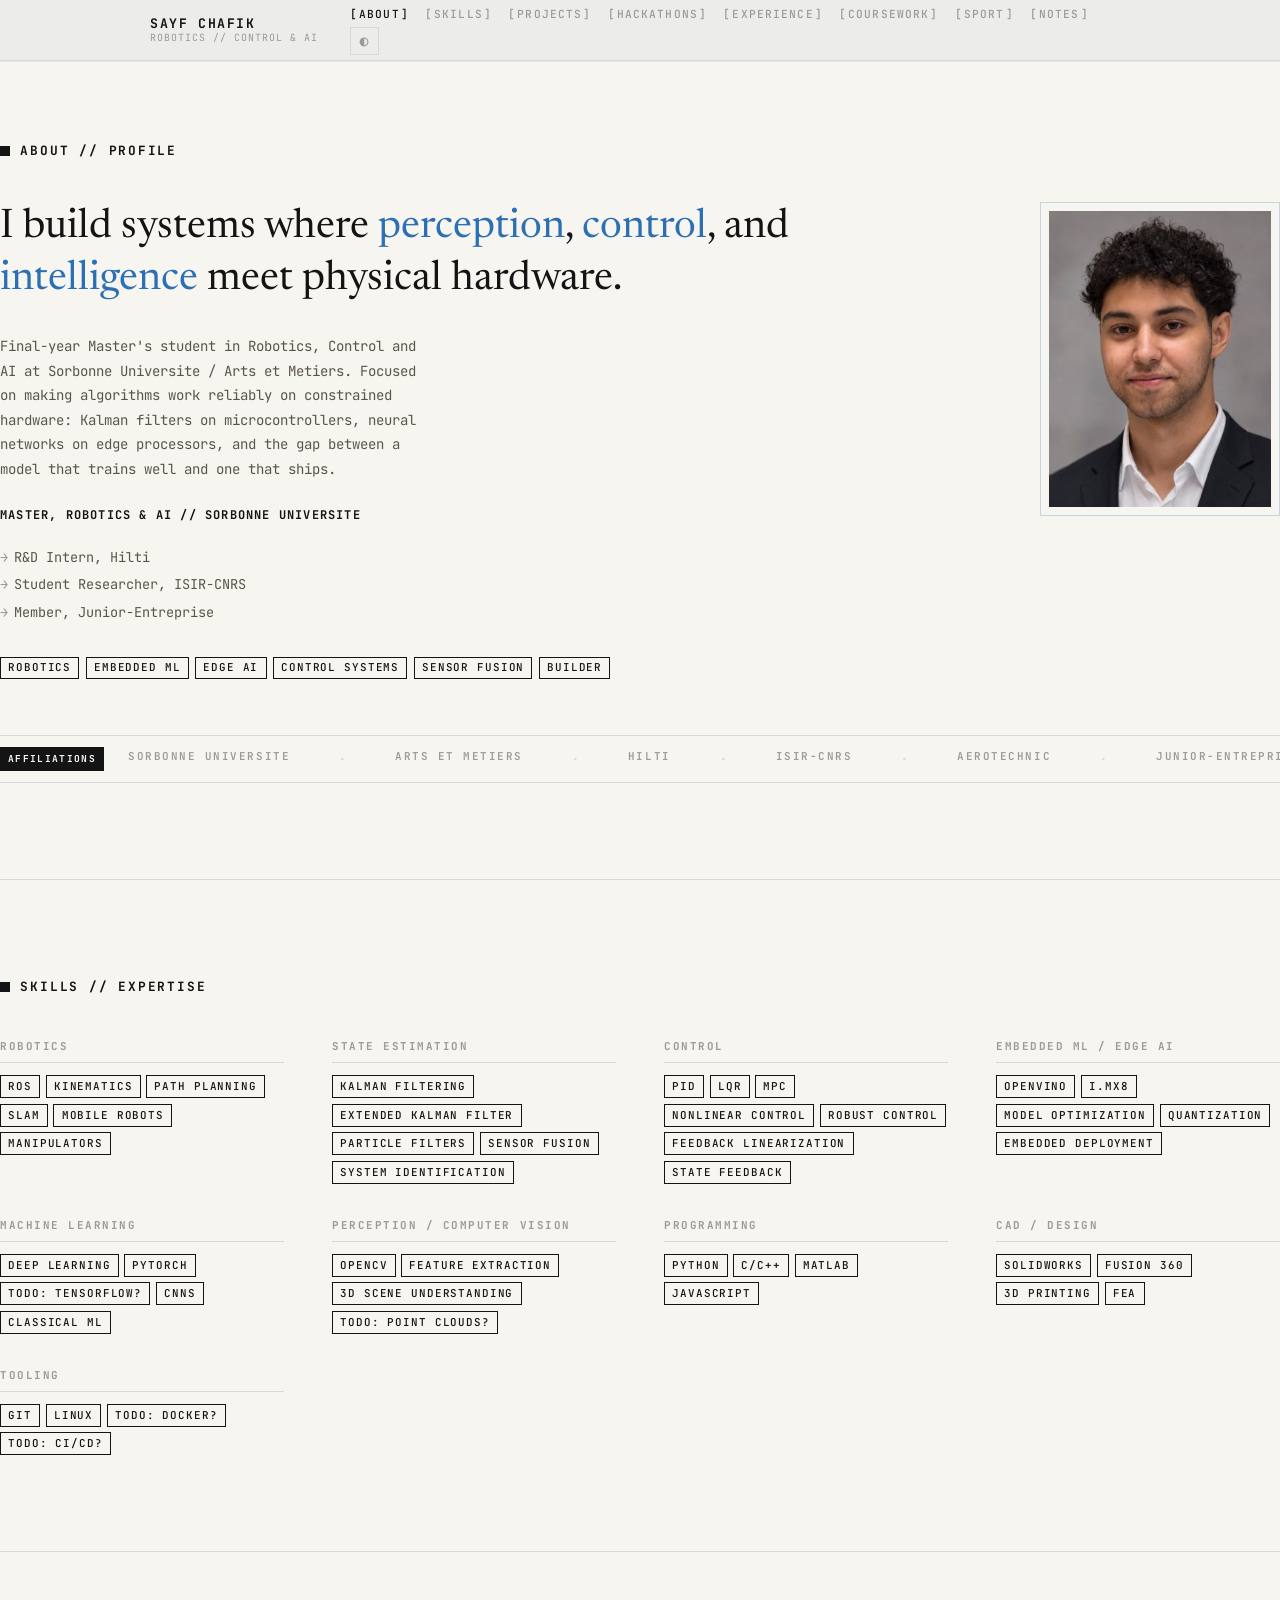
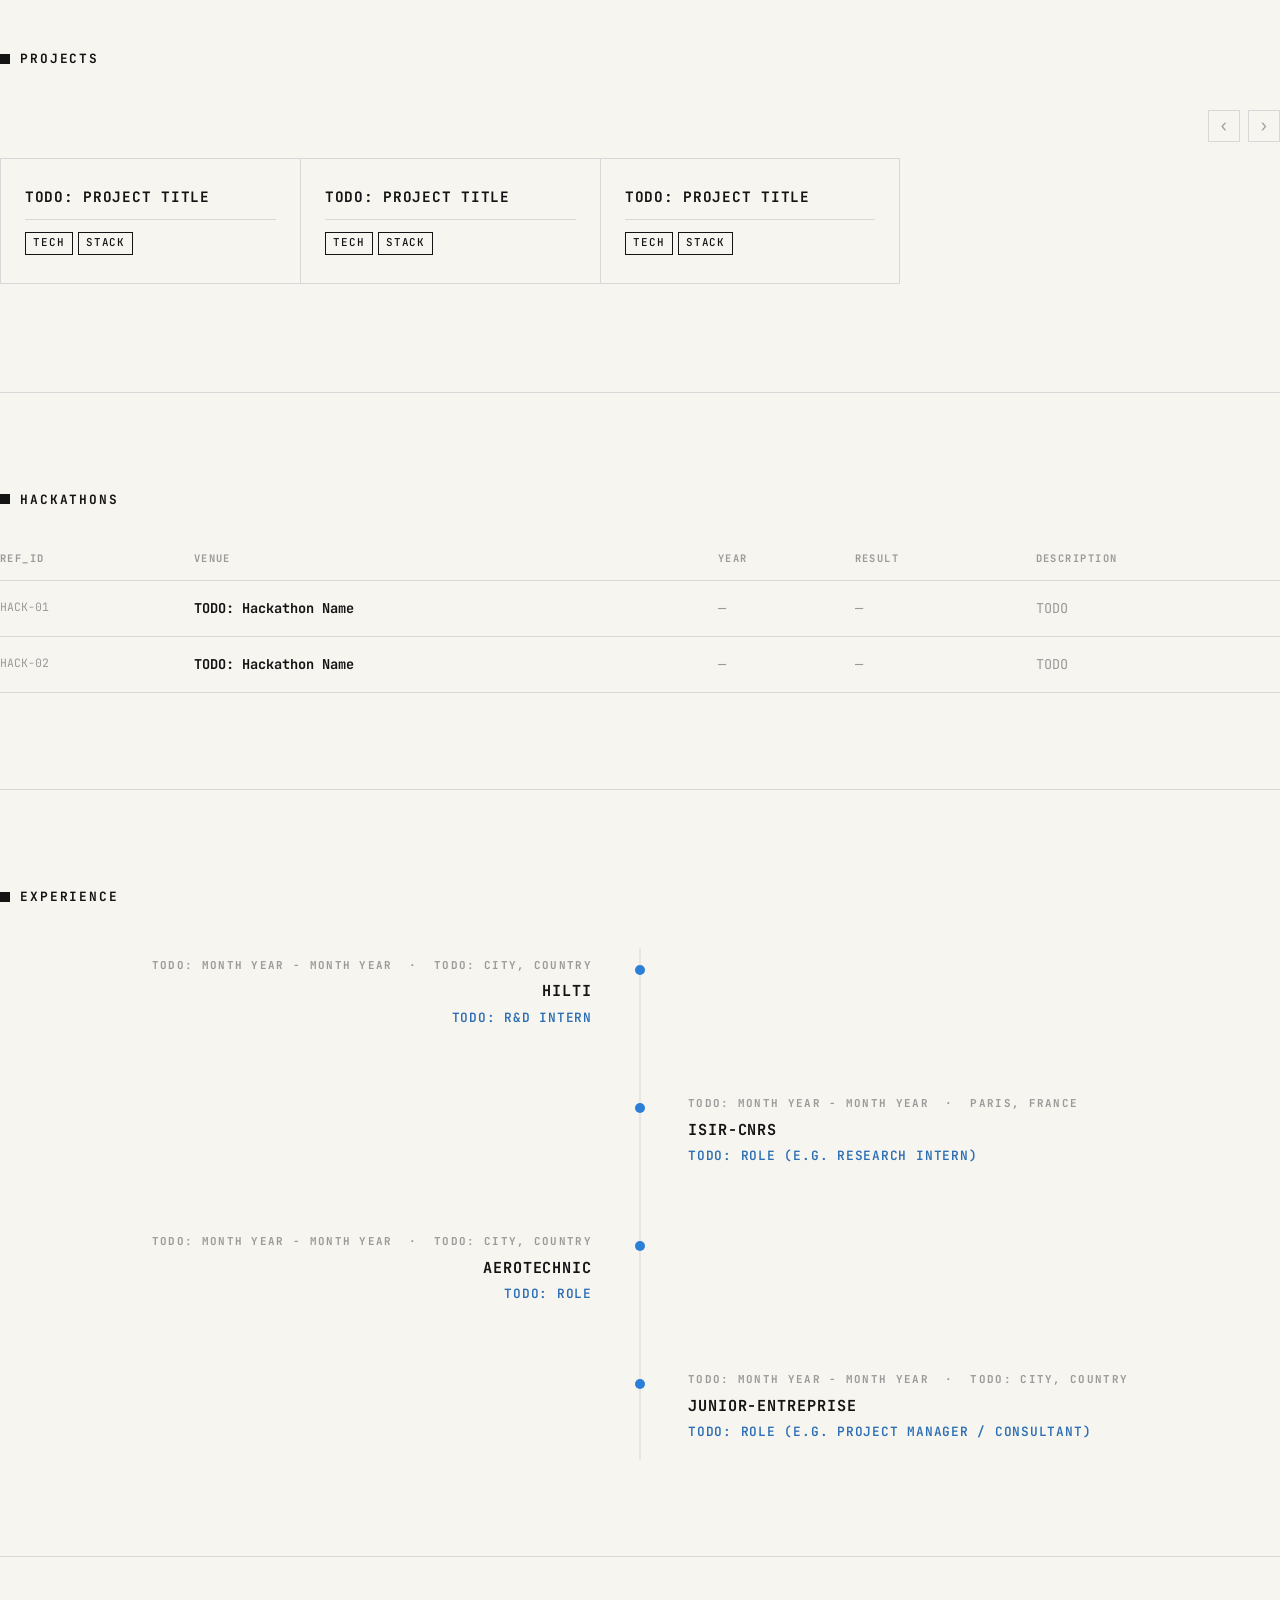
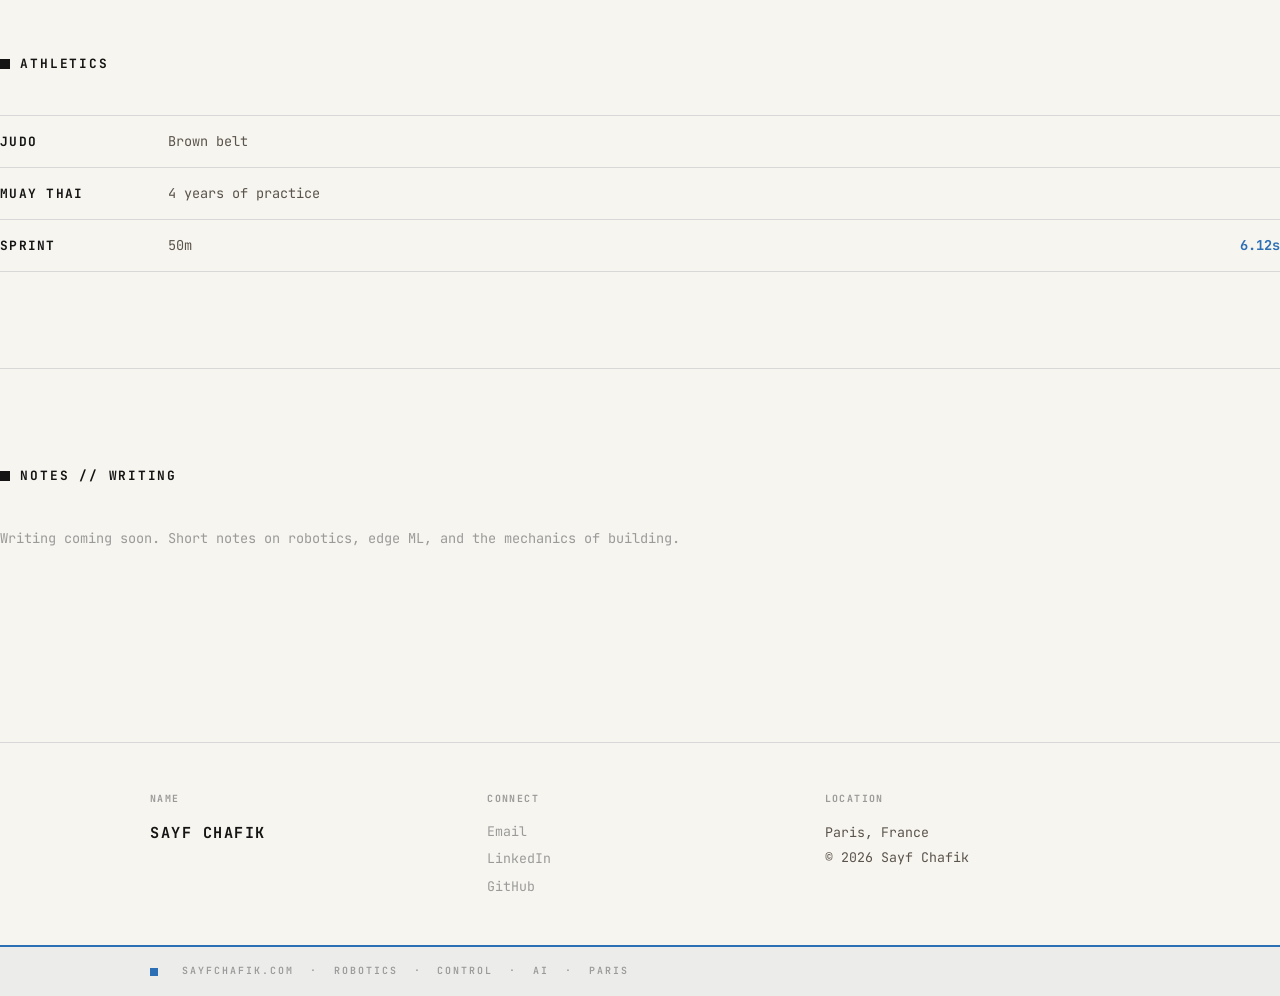
==== index.html @ 0100824b "Apply terminal/editorial redesign across all core files Full redesign to JetBrains Mono + Newsreader" ====
<!DOCTYPE html>
<html lang="en" data-theme="light">
<head>
  <meta charset="UTF-8" />
  <meta name="viewport" content="width=device-width, initial-scale=1.0" />

  <title>Sayf Chafik | Robotics, Control &amp; AI</title>
  <meta name="description" content="Sayf Chafik: final-year Master's student in Robotics, Control and AI at Sorbonne Universite / Arts et Metiers. Embedded ML, sensor fusion, edge AI." />
  <meta name="author" content="Sayf Chafik" />
  <meta name="robots" content="index, follow" />
  <link rel="canonical" href="https://sayfchafik.com/" />

  <meta property="og:type" content="website" />
  <meta property="og:url" content="https://sayfchafik.com/" />
  <meta property="og:title" content="Sayf Chafik | Robotics, Control &amp; AI" />
  <meta property="og:description" content="Final-year Master's student in Robotics, Control and AI. Embedded ML, sensor fusion, edge AI, builder." />
  <meta property="og:image" content="https://sayfchafik.com/assets/og-image.png" />

  <meta name="twitter:card" content="summary_large_image" />
  <meta name="twitter:title" content="Sayf Chafik | Robotics, Control &amp; AI" />
  <meta name="twitter:description" content="Final-year Master's student in Robotics, Control and AI. Embedded ML, sensor fusion, edge AI, builder." />
  <meta name="twitter:image" content="https://sayfchafik.com/assets/og-image.png" />

  <!-- Prevent theme flash -->
  <script>
    (function(){
      var s = localStorage.getItem('theme');
      var p = window.matchMedia('(prefers-color-scheme: dark)').matches ? 'dark' : 'light';
      document.documentElement.setAttribute('data-theme', s || p);
    })();
  </script>

  <link rel="preconnect" href="https://fonts.googleapis.com" />
  <link rel="preconnect" href="https://fonts.gstatic.com" crossorigin />
  <link href="https://fonts.googleapis.com/css2?family=JetBrains+Mono:wght@400;500;700&family=Newsreader:ital,wght@0,400;0,600;1,400&display=swap" rel="stylesheet" />

  <link rel="stylesheet" href="style.css" />
</head>
<body>

  <a class="skip-link" href="#main-content">Skip to content</a>

  <!-- ═══════════════════════════════════════════════════════
       HEADER
  ═══════════════════════════════════════════════════════ -->
  <header class="site-header" role="banner">
    <div class="header-inner">

      <a class="header-brand" href="#about" aria-label="Home">
        <span class="header-name">Sayf Chafik</span>
        <span class="header-sub">Robotics // Control &amp; AI</span>
      </a>

      <button class="nav-toggle" aria-label="Open menu" aria-expanded="false" aria-controls="main-nav">
        <span></span><span></span><span></span>
      </button>

      <nav class="header-nav" id="main-nav" aria-label="Primary navigation">
        <a class="bracket-link" href="#about">About</a>
        <a class="bracket-link" href="#skills">Skills</a>
        <a class="bracket-link" href="#projects">Projects</a>
        <a class="bracket-link" href="#hackathons">Hackathons</a>
        <a class="bracket-link" href="#experience">Experience</a>
        <a class="bracket-link" href="academics.html">Coursework</a>
        <a class="bracket-link" href="#sport">Sport</a>
        <a class="bracket-link" href="#writing">Notes</a>
        <button class="theme-btn" id="theme-toggle" aria-label="Toggle dark / light mode">◐</button>
      </nav>

    </div>
  </header>

  <main id="main-content">

    <!-- ═══════════════════════════════════════════════════════
         ABOUT / HERO
    ═══════════════════════════════════════════════════════ -->
    <section id="about" class="section section-hero" aria-labelledby="hero-heading">
      <div class="container">

        <div class="s-head">
          <span class="s-head-sq" aria-hidden="true"></span>
          <span class="s-head-label">About // Profile</span>
        </div>

        <div class="hero-grid">
          <div class="hero-text">
            <h1 id="hero-heading" class="hero-statement">
              I build systems where
              <span class="hero-accent">perception</span>,
              <span class="hero-accent">control</span>,
              and <span class="hero-accent">intelligence</span>
              meet physical hardware.
            </h1>
            <p class="hero-role">
              Final-year Master's student in Robotics, Control and AI at Sorbonne Universite / Arts et Metiers.
              Focused on making algorithms work reliably on constrained hardware: Kalman filters on
              microcontrollers, neural networks on edge processors, and the gap between a model
              that trains well and one that ships.
            </p>
            <p class="hero-institution">Master, Robotics &amp; AI // Sorbonne Universite</p>
            <ul class="hero-affiliations" aria-label="Affiliations">
              <li class="hero-affiliation-item"><span class="arrow" aria-hidden="true">→</span>R&amp;D Intern, Hilti</li>
              <li class="hero-affiliation-item"><span class="arrow" aria-hidden="true">→</span>Student Researcher, ISIR-CNRS</li>
              <li class="hero-affiliation-item"><span class="arrow" aria-hidden="true">→</span>Member, Junior-Entreprise</li>
            </ul>
            <div class="hero-chips" aria-label="Key areas">
              <span class="chip">Robotics</span>
              <span class="chip">Embedded ML</span>
              <span class="chip">Edge AI</span>
              <span class="chip">Control Systems</span>
              <span class="chip">Sensor Fusion</span>
              <span class="chip">Builder</span>
            </div>
          </div>

          <div aria-hidden="true">
            <div class="hero-portrait-wrap">
              <img
                src="assets/profile.jpg"
                alt="Portrait of Sayf Chafik"
                id="hero-img"
                width="240"
                loading="eager"
                onerror="this.style.display='none';document.getElementById('portrait-fallback').style.display='flex';"
              />
              <div class="hero-portrait-fallback" id="portrait-fallback">SC</div>
            </div>
          </div>
        </div>

        <!-- Affiliations marquee -->
        <div class="marquee-section" aria-hidden="true">
          <span class="marquee-tab">Affiliations</span>
          <div class="marquee-overflow">
            <div class="marquee-track">
              <span class="marquee-item">Sorbonne Universite</span>
              <span class="marquee-dot">·</span>
              <span class="marquee-item">Arts et Metiers</span>
              <span class="marquee-dot">·</span>
              <span class="marquee-item">Hilti</span>
              <span class="marquee-dot">·</span>
              <span class="marquee-item">ISIR-CNRS</span>
              <span class="marquee-dot">·</span>
              <span class="marquee-item">Aerotechnic</span>
              <span class="marquee-dot">·</span>
              <span class="marquee-item">Junior-Entreprise</span>
              <span class="marquee-dot">·</span>
              <!-- duplicate for seamless loop -->
              <span class="marquee-item">Sorbonne Universite</span>
              <span class="marquee-dot">·</span>
              <span class="marquee-item">Arts et Metiers</span>
              <span class="marquee-dot">·</span>
              <span class="marquee-item">Hilti</span>
              <span class="marquee-dot">·</span>
              <span class="marquee-item">ISIR-CNRS</span>
              <span class="marquee-dot">·</span>
              <span class="marquee-item">Aerotechnic</span>
              <span class="marquee-dot">·</span>
              <span class="marquee-item">Junior-Entreprise</span>
              <span class="marquee-dot">·</span>
            </div>
          </div>
        </div>

      </div>
    </section>

    <!-- ═══════════════════════════════════════════════════════
         SKILLS
    ═══════════════════════════════════════════════════════ -->
    <section id="skills" class="section" aria-labelledby="skills-heading">
      <div class="container">
        <div class="s-head">
          <span class="s-head-sq" aria-hidden="true"></span>
          <span class="s-head-label" id="skills-heading">Skills // Expertise</span>
        </div>
        <div id="skills-groups" class="skills-groups" aria-label="Technical skills by category">
          <!-- Rendered by main.js from data/skills.json -->
        </div>
      </div>
    </section>

    <!-- ═══════════════════════════════════════════════════════
         PROJECTS
    ═══════════════════════════════════════════════════════ -->
    <section id="projects" class="section" aria-labelledby="projects-heading">
      <div class="container">
        <div class="s-head">
          <span class="s-head-sq" aria-hidden="true"></span>
          <span class="s-head-label" id="projects-heading">Projects</span>
        </div>
        <div class="projects-controls" aria-label="Scroll projects">
          <button class="scroll-btn" id="proj-prev" aria-label="Scroll left">&#8249;</button>
          <button class="scroll-btn" id="proj-next" aria-label="Scroll right">&#8250;</button>
        </div>
        <div class="projects-scroll-wrap" id="projects-scroll-wrap" role="region" aria-label="Projects carousel" tabindex="0">
          <div class="projects-scroll" id="projects-scroll">
            <!-- Rendered by main.js from data/projects.json -->
          </div>
        </div>
      </div>
    </section>

    <!-- ═══════════════════════════════════════════════════════
         HACKATHONS
    ═══════════════════════════════════════════════════════ -->
    <section id="hackathons" class="section" aria-labelledby="hackathons-heading">
      <div class="container">
        <div class="s-head">
          <span class="s-head-sq" aria-hidden="true"></span>
          <span class="s-head-label" id="hackathons-heading">Hackathons</span>
        </div>
        <div class="hackathons-table-wrap">
          <table class="hackathons-table" aria-label="Hackathon participations">
            <thead>
              <tr>
                <th scope="col">Ref_ID</th>
                <th scope="col">Venue</th>
                <th scope="col">Year</th>
                <th scope="col">Result</th>
                <th scope="col">Description</th>
              </tr>
            </thead>
            <tbody id="hackathons-tbody">
              <!-- Rendered by main.js from data/hackathons.json -->
            </tbody>
          </table>
        </div>
      </div>
    </section>

    <!-- ═══════════════════════════════════════════════════════
         EXPERIENCE
    ═══════════════════════════════════════════════════════ -->
    <section id="experience" class="section" aria-labelledby="experience-heading">
      <div class="container">
        <div class="s-head">
          <span class="s-head-sq" aria-hidden="true"></span>
          <span class="s-head-label" id="experience-heading">Experience</span>
        </div>
        <div class="timeline-wrap">
          <div class="timeline-center" aria-hidden="true"></div>
          <ol class="timeline-list" id="experience-timeline" aria-label="Work experience">
            <!-- Rendered by main.js from data/experience.json -->
          </ol>
        </div>
      </div>
    </section>

    <!-- ═══════════════════════════════════════════════════════
         SPORT
    ═══════════════════════════════════════════════════════ -->
    <section id="sport" class="section" aria-labelledby="sport-heading">
      <div class="container">
        <div class="s-head">
          <span class="s-head-sq" aria-hidden="true"></span>
          <span class="s-head-label" id="sport-heading">Athletics</span>
        </div>
        <ul class="sport-list" id="sport-list" aria-label="Athletic achievements">
          <!-- Rendered by main.js from data/sport.json -->
        </ul>
      </div>
    </section>

    <!-- ═══════════════════════════════════════════════════════
         WRITING
    ═══════════════════════════════════════════════════════ -->
    <section id="writing" class="section" aria-labelledby="writing-heading">
      <div class="container">
        <div class="s-head">
          <span class="s-head-sq" aria-hidden="true"></span>
          <span class="s-head-label" id="writing-heading">Notes // Writing</span>
        </div>
        <p class="writing-empty">
          Writing coming soon. Short notes on robotics, edge ML, and the mechanics of building.
        </p>
        <!--
          TODO: When you have posts, replace the paragraph above with:
          <ul class="writing-list">
            <li><time datetime="YYYY-MM-DD" class="muted">YYYY-MM-DD</time> — <a href="notes/slug.html">Title</a></li>
          </ul>
        -->
      </div>
    </section>

  </main>

  <!-- ═══════════════════════════════════════════════════════
       FOOTER
  ═══════════════════════════════════════════════════════ -->
  <footer class="footer" role="contentinfo">
    <div class="footer-cols">
      <div>
        <p class="footer-col-label">Name</p>
        <p class="footer-name">Sayf Chafik</p>
      </div>
      <div>
        <p class="footer-col-label">Connect</p>
        <nav class="footer-links-list" aria-label="Contact links">
          <a href="mailto:sayfchafikpro@gmail.com">Email</a>
          <a href="https://www.linkedin.com/in/sayf-chafik/" target="_blank" rel="noopener noreferrer">LinkedIn</a>
          <a href="https://github.com/sayfcha" target="_blank" rel="noopener noreferrer">GitHub</a>
        </nav>
      </div>
      <div>
        <p class="footer-col-label">Location</p>
        <p class="footer-location">
          Paris, France<br>
          &copy; <span id="year"></span> Sayf Chafik
        </p>
      </div>
    </div>
    <div class="footer-band">
      <div class="footer-band-inner">
        <span class="footer-band-sq" aria-hidden="true"></span>
        <span class="footer-band-text">sayfchafik.com &nbsp;·&nbsp; Robotics &nbsp;·&nbsp; Control &nbsp;·&nbsp; AI &nbsp;·&nbsp; Paris</span>
      </div>
    </div>
  </footer>

  <script src="main.js"></script>
</body>
</html>
---- style.css ----
/* ============================================================
   TOKENS
   ============================================================ */
:root {
  --paper:         #F7F5EF;
  --paper-header:  #ECECEA;
  --ink:           #141414;
  --ink-body:      #5A544C;
  --muted:         #9A9A9A;
  --accent:        #2C6FB5;
  --accent-dot:    #2B7FD6;
  --badge-bg:      #E3EEF8;
  --border:        #D8D8D8;
  --border-blue:   #C5D4E2;

  --mono:   'JetBrains Mono', 'IBM Plex Mono', 'Space Mono', monospace;
  --serif:  'Newsreader', 'Spectral', 'Lora', Georgia, serif;

  --nav-h:       3.75rem;
  --max-w:       1060px;
  --gutter:      2.5rem;
  --section-gap: 6rem;
  --transition:  120ms ease;
}

[data-theme="dark"] {
  --paper:         #1C1B18;
  --paper-header:  #242320;
  --ink:           #E8E5DC;
  --ink-body:      #ABA79F;
  --muted:         #666660;
  --border:        #333330;
  --badge-bg:      #1A2E42;
  --border-blue:   #1E3A52;
}


/* ============================================================
   RESET
   ============================================================ */
*, *::before, *::after { box-sizing: border-box; margin: 0; padding: 0; }

html {
  scroll-behavior: smooth;
  scroll-padding-top: calc(var(--nav-h) + 1.5rem);
  -webkit-text-size-adjust: 100%;
  text-size-adjust: 100%;
}

body {
  font-family: var(--mono);
  font-size: 0.9rem;
  line-height: 1.7;
  color: var(--ink-body);
  background: var(--paper);
  transition: background 200ms ease, color 200ms ease;
}

img { max-width: 100%; display: block; }
a { color: var(--accent); text-decoration: none; }
ul, ol { list-style: none; }
button { cursor: pointer; background: none; border: none; font: inherit; color: inherit; }
table { border-collapse: collapse; }


/* ============================================================
   ACCESSIBILITY
   ============================================================ */
.skip-link {
  position: absolute;
  top: -100%;
  left: 1rem;
  z-index: 9999;
  background: var(--accent);
  color: #fff;
  padding: 0.4rem 0.8rem;
  font-family: var(--mono);
  font-size: 0.78rem;
  letter-spacing: 0.06em;
  transition: top 200ms ease;
}
.skip-link:focus { top: 0.5rem; }

:focus-visible { outline: 1px solid var(--accent); outline-offset: 2px; }

.sr-only {
  position: absolute;
  width: 1px; height: 1px;
  overflow: hidden;
  clip: rect(0 0 0 0);
  white-space: nowrap;
}


/* ============================================================
   UTILITY: section head  ■ LABEL
   ============================================================ */
.s-head {
  display: flex;
  align-items: center;
  gap: 0.65rem;
  margin-bottom: 2.5rem;
}
.s-head-sq {
  width: 10px; height: 10px;
  background: var(--ink);
  flex-shrink: 0;
}
.s-head-label {
  font-family: var(--mono);
  font-size: 0.8rem;
  font-weight: 700;
  letter-spacing: 0.14em;
  text-transform: uppercase;
  color: var(--ink);
}

/* Outlined chip  [ TAG ] */
.chip {
  display: inline-block;
  font-family: var(--mono);
  font-size: 0.68rem;
  font-weight: 500;
  letter-spacing: 0.08em;
  text-transform: uppercase;
  color: var(--ink);
  border: 1px solid var(--ink);
  padding: 0.18rem 0.45rem;
  cursor: default;
  transition: background var(--transition), color var(--transition);
  line-height: 1.4;
}
.chip:hover { background: var(--ink); color: var(--paper); }

/* Date badge */
.badge {
  display: inline-block;
  font-family: var(--mono);
  font-size: 0.68rem;
  font-weight: 600;
  letter-spacing: 0.06em;
  color: var(--accent);
  background: var(--badge-bg);
  padding: 0.18rem 0.45rem;
}

/* Arrow prefix */
.arrow { color: var(--muted); margin-right: 0.4rem; user-select: none; }


/* ============================================================
   HEADER (fixed)
   ============================================================ */
.site-header {
  position: fixed;
  inset: 0 0 auto 0;
  z-index: 100;
  background: var(--paper-header);
  border-bottom: 1px solid var(--border);
  box-shadow: 0 1px 0 rgba(0,0,0,0.06);
  transition: background 200ms ease;
}

.header-inner {
  display: flex;
  align-items: center;
  justify-content: space-between;
  height: var(--nav-h);
  max-width: var(--max-w);
  margin: 0 auto;
  padding: 0 var(--gutter);
  gap: 2rem;
}

.header-brand {
  display: flex;
  flex-direction: column;
  line-height: 1.25;
  flex-shrink: 0;
  text-decoration: none;
}
.header-name {
  font-family: var(--mono);
  font-size: 0.825rem;
  font-weight: 700;
  letter-spacing: 0.12em;
  text-transform: uppercase;
  color: var(--ink);
}
.header-sub {
  font-family: var(--mono);
  font-size: 0.62rem;
  letter-spacing: 0.1em;
  text-transform: uppercase;
  color: var(--muted);
}

.header-nav {
  display: flex;
  align-items: center;
  gap: 0.2rem 1rem;
  flex-wrap: wrap;
}

/* [ BRACKET LINK ] */
.bracket-link {
  font-family: var(--mono);
  font-size: 0.7rem;
  font-weight: 500;
  letter-spacing: 0.1em;
  text-transform: uppercase;
  color: var(--muted);
  transition: color var(--transition);
  white-space: nowrap;
}
.bracket-link::before { content: '['; margin-right: 0.1em; }
.bracket-link::after  { content: ']'; margin-left:  0.1em; }
.bracket-link:hover   { color: var(--accent); }
.bracket-link.active  { color: var(--ink); }

.theme-btn {
  font-family: var(--mono);
  font-size: 0.7rem;
  font-weight: 600;
  letter-spacing: 0.08em;
  color: var(--muted);
  border: 1px solid var(--border);
  padding: 0.2rem 0.5rem;
  transition: color var(--transition), border-color var(--transition);
}
.theme-btn:hover { color: var(--ink); border-color: var(--ink); }

.nav-toggle {
  display: none;
  flex-direction: column;
  justify-content: center;
  gap: 5px;
  width: 2rem;
  height: 2rem;
  flex-shrink: 0;
}
.nav-toggle span {
  display: block;
  width: 18px; height: 1px;
  background: var(--ink);
  transition: transform 180ms ease, opacity 180ms ease;
}
.nav-toggle[aria-expanded="true"] span:nth-child(1) { transform: translateY(6px) rotate(45deg); }
.nav-toggle[aria-expanded="true"] span:nth-child(2) { opacity: 0; }
.nav-toggle[aria-expanded="true"] span:nth-child(3) { transform: translateY(-6px) rotate(-45deg); }


/* ============================================================
   SECTIONS
   ============================================================ */
.section {
  padding: var(--section-gap) 0;
  border-top: 1px solid var(--border);
}

.section-hero {
  padding-top: calc(var(--nav-h) + 5rem);
  padding-bottom: var(--section-gap);
  border-top: none;
}

.section-page {
  padding-top: calc(var(--nav-h) + 4rem);
  border-top: none;
}


/* ============================================================
   HERO
   ============================================================ */
.hero-grid {
  display: grid;
  grid-template-columns: 1fr 240px;
  gap: 5rem;
  align-items: start;
}

.hero-statement {
  font-family: var(--serif);
  font-size: clamp(1.75rem, 3.2vw, 2.55rem);
  font-weight: 400;
  line-height: 1.28;
  color: var(--ink);
  margin-bottom: 1.75rem;
}
.hero-accent { color: var(--accent); }

.hero-role {
  font-family: var(--mono);
  font-size: 0.875rem;
  color: var(--ink-body);
  line-height: 1.75;
  margin-bottom: 1.5rem;
  max-width: 54ch;
}

.hero-institution {
  font-family: var(--mono);
  font-size: 0.75rem;
  font-weight: 700;
  letter-spacing: 0.1em;
  text-transform: uppercase;
  color: var(--ink);
  margin-bottom: 1.25rem;
}

.hero-affiliations {
  display: flex;
  flex-direction: column;
  gap: 0.3rem;
  margin-bottom: 2rem;
}
.hero-affiliation-item {
  font-family: var(--mono);
  font-size: 0.85rem;
  color: var(--ink-body);
}

.hero-chips {
  display: flex;
  flex-wrap: wrap;
  gap: 0.4rem;
}

/* Portrait */
.hero-portrait-wrap {
  border: 1px solid var(--border-blue);
  padding: 0.5rem;
}
.hero-portrait-wrap img {
  width: 100%;
  aspect-ratio: 3 / 4;
  object-fit: cover;
  display: block;
  filter: grayscale(10%);
}
.hero-portrait-fallback {
  display: none;
  width: 100%;
  aspect-ratio: 3 / 4;
  align-items: center;
  justify-content: center;
  background: var(--paper-header);
  font-family: var(--mono);
  font-size: 2rem;
  font-weight: 700;
  letter-spacing: 0.12em;
  color: var(--muted);
  border: 1px solid var(--border);
}

/* Affiliations marquee */
.marquee-section {
  border-top: 1px solid var(--border);
  border-bottom: 1px solid var(--border);
  overflow: hidden;
  padding: 0.65rem 0;
  margin-top: 3.5rem;
  display: flex;
  align-items: center;
  gap: 1.5rem;
}
.marquee-tab {
  font-family: var(--mono);
  font-size: 0.6rem;
  font-weight: 700;
  letter-spacing: 0.14em;
  text-transform: uppercase;
  color: var(--paper);
  background: var(--ink);
  padding: 0.25rem 0.5rem;
  white-space: nowrap;
  flex-shrink: 0;
}
.marquee-overflow { overflow: hidden; flex: 1; }
.marquee-track {
  display: flex;
  gap: 3rem;
  width: max-content;
  animation: marquee-scroll 22s linear infinite;
}
@media (prefers-reduced-motion: reduce) { .marquee-track { animation: none; } }
@keyframes marquee-scroll {
  from { transform: translateX(0); }
  to   { transform: translateX(-50%); }
}
.marquee-item {
  font-family: var(--mono);
  font-size: 0.68rem;
  font-weight: 600;
  letter-spacing: 0.14em;
  text-transform: uppercase;
  color: var(--muted);
  white-space: nowrap;
}
.marquee-dot { color: var(--border); }


/* ============================================================
   SKILLS
   ============================================================ */
.skills-groups {
  display: grid;
  grid-template-columns: repeat(auto-fill, minmax(260px, 1fr));
  gap: 2rem 3rem;
}

.skill-group-title {
  font-family: var(--mono);
  font-size: 0.68rem;
  font-weight: 700;
  letter-spacing: 0.14em;
  text-transform: uppercase;
  color: var(--muted);
  margin-bottom: 0.75rem;
  padding-bottom: 0.4rem;
  border-bottom: 1px solid var(--border);
}

.skill-chips {
  display: flex;
  flex-wrap: wrap;
  gap: 0.35rem;
}


/* ============================================================
   PROJECTS (horizontal scroll)
   ============================================================ */
.projects-controls {
  display: flex;
  justify-content: flex-end;
  gap: 0.5rem;
  margin-bottom: 1rem;
}

.scroll-btn {
  font-family: var(--mono);
  font-size: 1rem;
  line-height: 1;
  color: var(--muted);
  border: 1px solid var(--border);
  width: 2rem;
  height: 2rem;
  display: flex;
  align-items: center;
  justify-content: center;
  transition: color var(--transition), border-color var(--transition);
}
.scroll-btn:hover { color: var(--ink); border-color: var(--ink); }

.projects-scroll-wrap {
  overflow-x: auto;
  scrollbar-width: thin;
  scrollbar-color: var(--border) transparent;
  padding-bottom: 0.75rem;
}
.projects-scroll-wrap::-webkit-scrollbar { height: 3px; }
.projects-scroll-wrap::-webkit-scrollbar-thumb { background: var(--border); }

.projects-scroll {
  display: flex;
  gap: 0;
  width: max-content;
}

.project-card {
  width: 300px;
  flex-shrink: 0;
  border: 1px solid var(--border);
  border-right: none;
  padding: 1.75rem 1.5rem;
  display: flex;
  flex-direction: column;
  gap: 0.75rem;
}
.project-card:last-child { border-right: 1px solid var(--border); }
.project-card:hover { border-color: var(--ink); }

.project-card-year {
  font-family: var(--mono);
  font-size: 0.68rem;
  text-transform: uppercase;
  letter-spacing: 0.1em;
  color: var(--muted);
}

.project-card-title {
  font-family: var(--mono);
  font-size: 0.9rem;
  font-weight: 700;
  letter-spacing: 0.05em;
  text-transform: uppercase;
  color: var(--ink);
  line-height: 1.35;
}

.project-card-summary {
  font-family: var(--mono);
  font-size: 0.83rem;
  color: var(--ink-body);
  line-height: 1.65;
  flex: 1;
}

.project-card-divider { height: 1px; background: var(--border); }

.project-card-stack { display: flex; flex-wrap: wrap; gap: 0.3rem; }

.project-card-links {
  display: flex;
  gap: 1rem;
  padding-top: 0.25rem;
}
.project-card-link {
  font-family: var(--mono);
  font-size: 0.68rem;
  letter-spacing: 0.08em;
  text-transform: uppercase;
  color: var(--muted);
  transition: color var(--transition);
}
.project-card-link::before { content: '['; margin-right: 0.1em; }
.project-card-link::after  { content: ']'; margin-left:  0.1em; }
.project-card-link:hover { color: var(--accent); }


/* ============================================================
   HACKATHONS TABLE
   ============================================================ */
.hackathons-table-wrap {
  overflow-x: auto;
  scrollbar-width: thin;
  scrollbar-color: var(--border) transparent;
}

.hackathons-table {
  width: 100%;
  border-collapse: collapse;
  font-family: var(--mono);
  font-size: 0.85rem;
}

.hackathons-table th {
  font-size: 0.65rem;
  font-weight: 700;
  letter-spacing: 0.14em;
  text-transform: uppercase;
  color: var(--muted);
  text-align: left;
  padding: 0 1rem 0.75rem 0;
  border-bottom: 1px solid var(--border);
  white-space: nowrap;
}
.hackathons-table th:last-child { padding-right: 0; }

.hackathons-table td {
  padding: 1rem 1rem 1rem 0;
  border-bottom: 1px solid var(--border);
  vertical-align: top;
}
.hackathons-table td:last-child { padding-right: 0; }

.hack-ref   { color: var(--muted); font-size: 0.72rem; white-space: nowrap; }
.hack-venue { color: var(--ink); font-weight: 700; white-space: nowrap; }
.hack-year  { color: var(--muted); white-space: nowrap; }
.hack-result .chip { font-size: 0.62rem; }
.hack-desc  { color: var(--ink-body); }


/* ============================================================
   EXPERIENCE TIMELINE (zigzag)
   ============================================================ */
.timeline-wrap {
  position: relative;
  padding: 0.5rem 0;
}

.timeline-center {
  position: absolute;
  left: 50%;
  top: 0; bottom: 0;
  width: 1px;
  background: var(--border);
  transform: translateX(-50%);
}

.timeline-list {
  position: relative;
  display: flex;
  flex-direction: column;
  gap: 3.5rem;
}

/* Odd items: LEFT side, right-aligned */
.timeline-item {
  display: flex;
  position: relative;
  width: 50%;
}

.timeline-item:nth-child(odd) {
  align-self: flex-start;
  padding-right: 3rem;
  text-align: right;
  flex-direction: row-reverse;
}

.timeline-item:nth-child(even) {
  align-self: flex-end;
  margin-left: 50%;
  padding-left: 3rem;
  text-align: left;
}

/* Circle node on the center line */
.timeline-item::before {
  content: '';
  position: absolute;
  width: 10px; height: 10px;
  border-radius: 50%;
  background: var(--accent-dot);
  top: 0.55rem;
  z-index: 1;
}
.timeline-item:nth-child(odd)::before  { right: -5px; }
.timeline-item:nth-child(even)::before { left: -5px; }

.timeline-content { width: 100%; }

.timeline-year {
  font-family: var(--mono);
  font-size: 0.68rem;
  font-weight: 700;
  letter-spacing: 0.12em;
  text-transform: uppercase;
  color: var(--muted);
  margin-bottom: 0.25rem;
}

.timeline-org {
  display: block;
  font-family: var(--mono);
  font-size: 0.95rem;
  font-weight: 700;
  letter-spacing: 0.06em;
  text-transform: uppercase;
  color: var(--ink);
  margin-bottom: 0.15rem;
  text-decoration: none;
  transition: color var(--transition);
}
a.timeline-org:hover { color: var(--accent); }

.timeline-role {
  font-family: var(--mono);
  font-size: 0.8rem;
  font-weight: 600;
  letter-spacing: 0.06em;
  text-transform: uppercase;
  color: var(--accent);
  margin-bottom: 0.6rem;
}

.timeline-bullets { display: flex; flex-direction: column; gap: 0.25rem; }

.timeline-bullet {
  font-family: var(--mono);
  font-size: 0.83rem;
  color: var(--ink-body);
  line-height: 1.6;
}


/* ============================================================
   SPORT
   ============================================================ */
.sport-list { display: flex; flex-direction: column; }

.sport-item {
  display: flex;
  align-items: baseline;
  gap: 1.5rem;
  padding: 0.875rem 0;
  border-bottom: 1px solid var(--border);
  flex-wrap: wrap;
}
.sport-item:first-child { border-top: 1px solid var(--border); }

.sport-discipline {
  font-family: var(--mono);
  font-size: 0.8rem;
  font-weight: 700;
  text-transform: uppercase;
  letter-spacing: 0.1em;
  color: var(--ink);
  min-width: 9rem;
  flex-shrink: 0;
}

.sport-detail {
  font-family: var(--mono);
  font-size: 0.85rem;
  color: var(--ink-body);
  flex: 1;
}

.sport-stat {
  font-family: var(--mono);
  font-size: 0.85rem;
  font-weight: 700;
  color: var(--accent);
  white-space: nowrap;
}

.sport-note {
  font-family: var(--mono);
  font-size: 0.72rem;
  color: var(--muted);
  width: 100%;
  padding-left: calc(9rem + 1.5rem);
}


/* ============================================================
   WRITING
   ============================================================ */
.writing-empty {
  font-family: var(--mono);
  font-size: 0.85rem;
  color: var(--muted);
}


/* ============================================================
   FOOTER
   ============================================================ */
.footer {
  border-top: 1px solid var(--border);
  margin-top: var(--section-gap);
}

.footer-cols {
  display: grid;
  grid-template-columns: 1fr 1fr 1fr;
  gap: 2rem;
  padding: 3rem var(--gutter);
  max-width: var(--max-w);
  margin: 0 auto;
}

.footer-col-label {
  font-family: var(--mono);
  font-size: 0.62rem;
  font-weight: 700;
  letter-spacing: 0.14em;
  text-transform: uppercase;
  color: var(--muted);
  margin-bottom: 0.75rem;
}

.footer-name {
  font-family: var(--mono);
  font-size: 0.95rem;
  font-weight: 700;
  letter-spacing: 0.1em;
  text-transform: uppercase;
  color: var(--ink);
}

.footer-links-list { display: flex; flex-direction: column; gap: 0.3rem; }
.footer-links-list a {
  font-family: var(--mono);
  font-size: 0.83rem;
  color: var(--muted);
  transition: color var(--transition);
}
.footer-links-list a:hover { color: var(--accent); }

.footer-location {
  font-family: var(--mono);
  font-size: 0.83rem;
  color: var(--ink-body);
  line-height: 1.9;
}

/* Bottom decorative band */
.footer-band {
  border-top: 2px solid var(--accent);
  background: var(--paper-header);
}
.footer-band-inner {
  max-width: var(--max-w);
  margin: 0 auto;
  padding: 1rem var(--gutter);
  display: flex;
  align-items: center;
  gap: 1.5rem;
}
.footer-band-sq {
  width: 8px; height: 8px;
  background: var(--accent);
  flex-shrink: 0;
}
.footer-band-text {
  font-family: var(--mono);
  font-size: 0.62rem;
  font-weight: 600;
  letter-spacing: 0.2em;
  text-transform: uppercase;
  color: var(--muted);
}


/* ============================================================
   FADE-IN
   ============================================================ */
@media (prefers-reduced-motion: no-preference) {
  .fade-in {
    opacity: 0;
    transform: translateY(8px);
    transition: opacity 380ms ease, transform 380ms ease;
  }
  .fade-in.visible { opacity: 1; transform: none; }
}


/* ============================================================
   RESPONSIVE: TABLET  ≤ 860px
   ============================================================ */
@media (max-width: 860px) {
  :root { --gutter: 1.75rem; --section-gap: 4.5rem; }

  .hero-grid { grid-template-columns: 1fr; gap: 3rem; }
  .hero-portrait-wrap { max-width: 200px; }

  /* Timeline: single left rail */
  .timeline-center { left: 0; transform: none; }
  .timeline-item,
  .timeline-item:nth-child(odd),
  .timeline-item:nth-child(even) {
    width: 100%;
    margin-left: 0;
    padding-left: 2.5rem;
    padding-right: 0;
    text-align: left;
    flex-direction: row;
    align-self: flex-start;
  }
  .timeline-item::before,
  .timeline-item:nth-child(odd)::before,
  .timeline-item:nth-child(even)::before {
    left: -5px;
    right: auto;
  }

  .footer-cols { grid-template-columns: 1fr 1fr; }
}


/* ============================================================
   RESPONSIVE: MOBILE  ≤ 560px
   ============================================================ */
@media (max-width: 560px) {
  :root { --gutter: 1.25rem; --section-gap: 3.5rem; }

  /* Hamburger nav */
  .nav-toggle { display: flex; margin-left: auto; }
  .header-nav {
    display: none;
    position: fixed;
    inset: var(--nav-h) 0 auto 0;
    flex-direction: column;
    align-items: flex-start;
    background: var(--paper-header);
    border-bottom: 1px solid var(--border);
    padding: 1rem var(--gutter);
    gap: 0.75rem;
    z-index: 99;
  }
  .header-nav.open { display: flex; }

  .skills-groups { grid-template-columns: 1fr; }
  .footer-cols { grid-template-columns: 1fr; }
  .sport-item { flex-wrap: wrap; }
  .sport-note { padding-left: 0; }
}


/* ============================================================
   ACADEMICS PAGE
   ============================================================ */
.academics-list {
  list-style: none;
  display: flex;
  flex-direction: column;
  gap: 3rem;
}

.academics-level-header {
  display: flex;
  flex-direction: column;
  gap: 0.25rem;
  margin-bottom: 1.5rem;
  padding-bottom: 0.75rem;
  border-bottom: 1px solid var(--border);
}

.academics-level-name {
  font-family: var(--mono);
  font-size: 0.85rem;
  font-weight: 700;
  letter-spacing: 0.08em;
  text-transform: uppercase;
  color: var(--ink);
}

.academics-level-institution {
  font-family: var(--mono);
  font-size: 0.8rem;
  color: var(--muted);
  letter-spacing: 0.04em;
}

.academics-courses {
  list-style: none;
  display: grid;
  grid-template-columns: repeat(2, 1fr);
  gap: 1px;
  border: 1px solid var(--border);
}

.academics-item {
  padding: 1rem 1.25rem;
  border: none;
  background: var(--paper);
  border-right: 1px solid var(--border);
  border-bottom: 1px solid var(--border);
}

.academics-item:nth-child(even) { border-right: none; }
.academics-item:nth-last-child(-n+2):nth-child(odd),
.academics-item:nth-last-child(-n+2):nth-child(odd) ~ .academics-item {
  border-bottom: none;
}

.academics-code {
  display: block;
  font-size: 0.7rem;
  color: var(--accent);
  letter-spacing: 0.06em;
  margin-bottom: 0.25rem;
}

.academics-title {
  display: block;
  font-family: var(--mono);
  font-size: 0.85rem;
  font-weight: 500;
  color: var(--ink);
  margin-bottom: 0.5rem;
  line-height: 1.4;
}

.academics-desc {
  font-size: 0.8rem;
  color: var(--ink-body);
  line-height: 1.65;
}

@media (max-width: 700px) {
  .academics-courses { grid-template-columns: 1fr; }
  .academics-item { border-right: none; }
  .academics-item:last-child { border-bottom: none; }
}
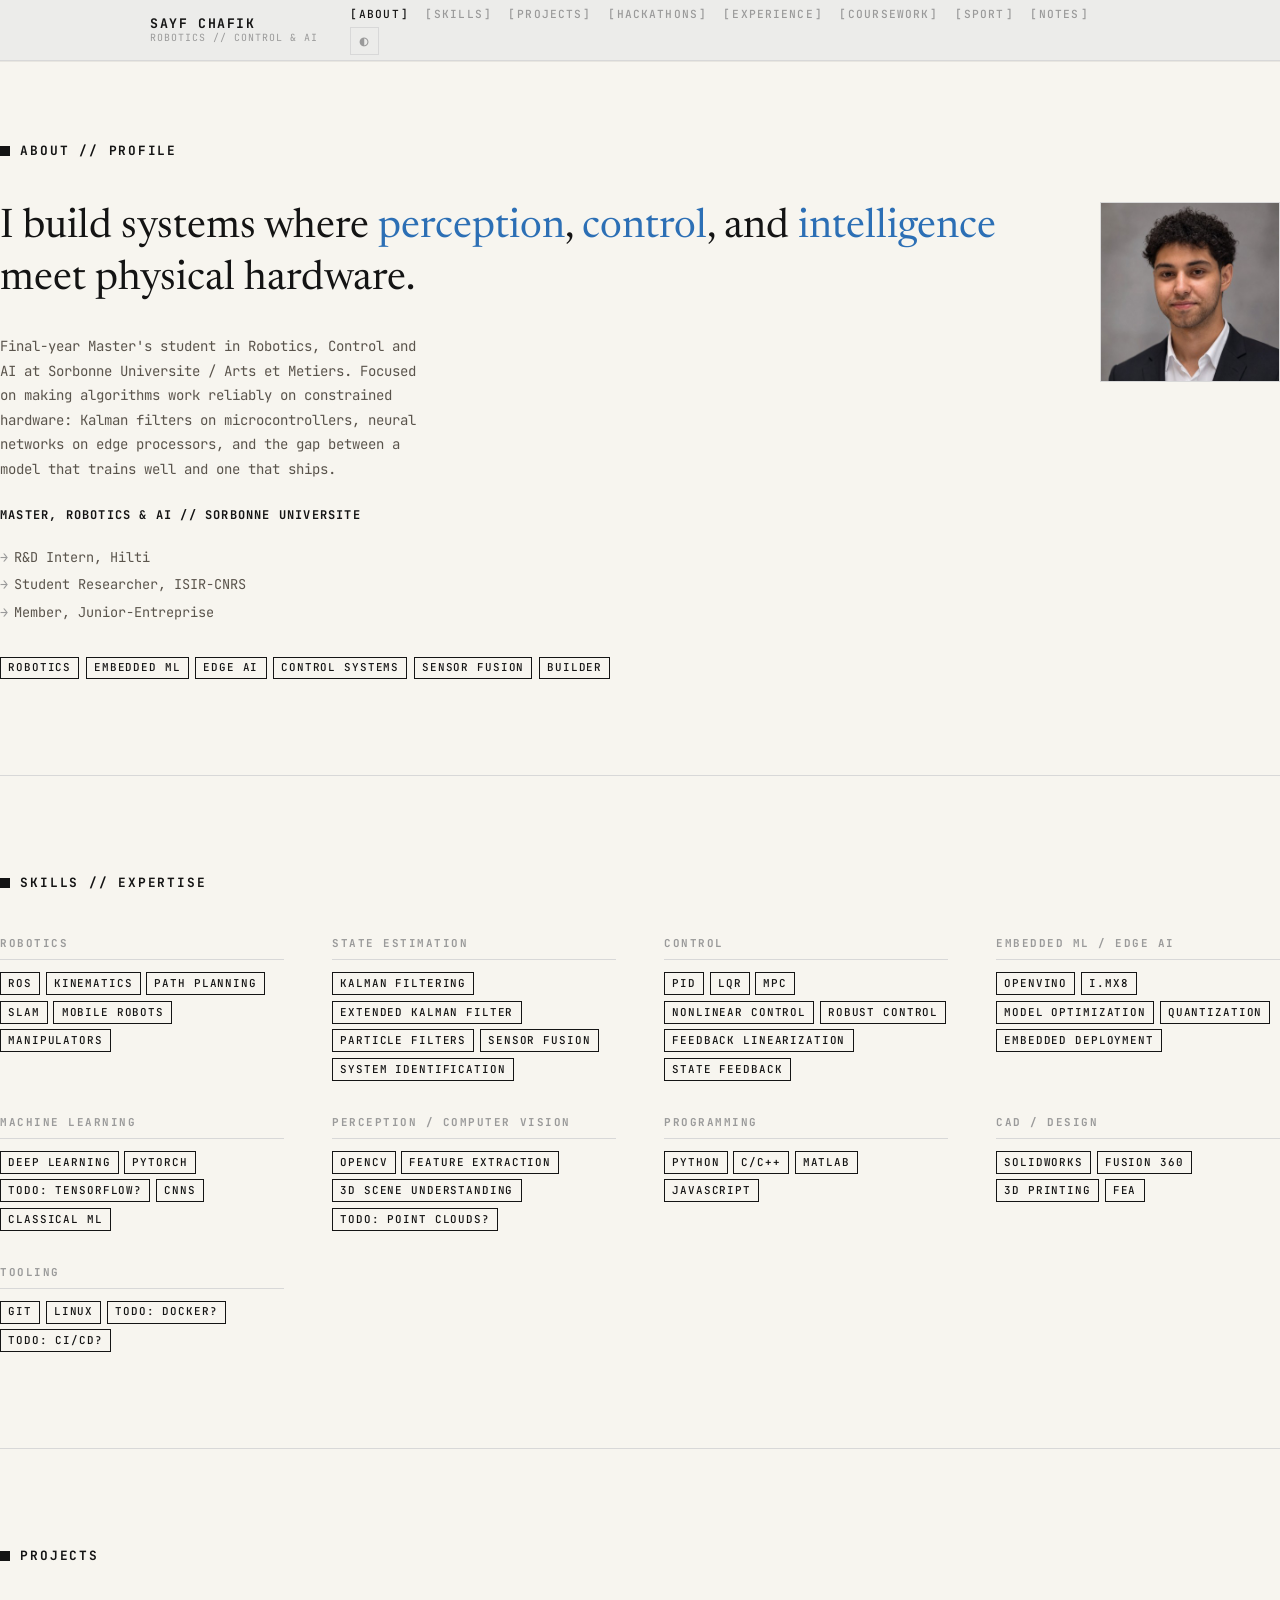
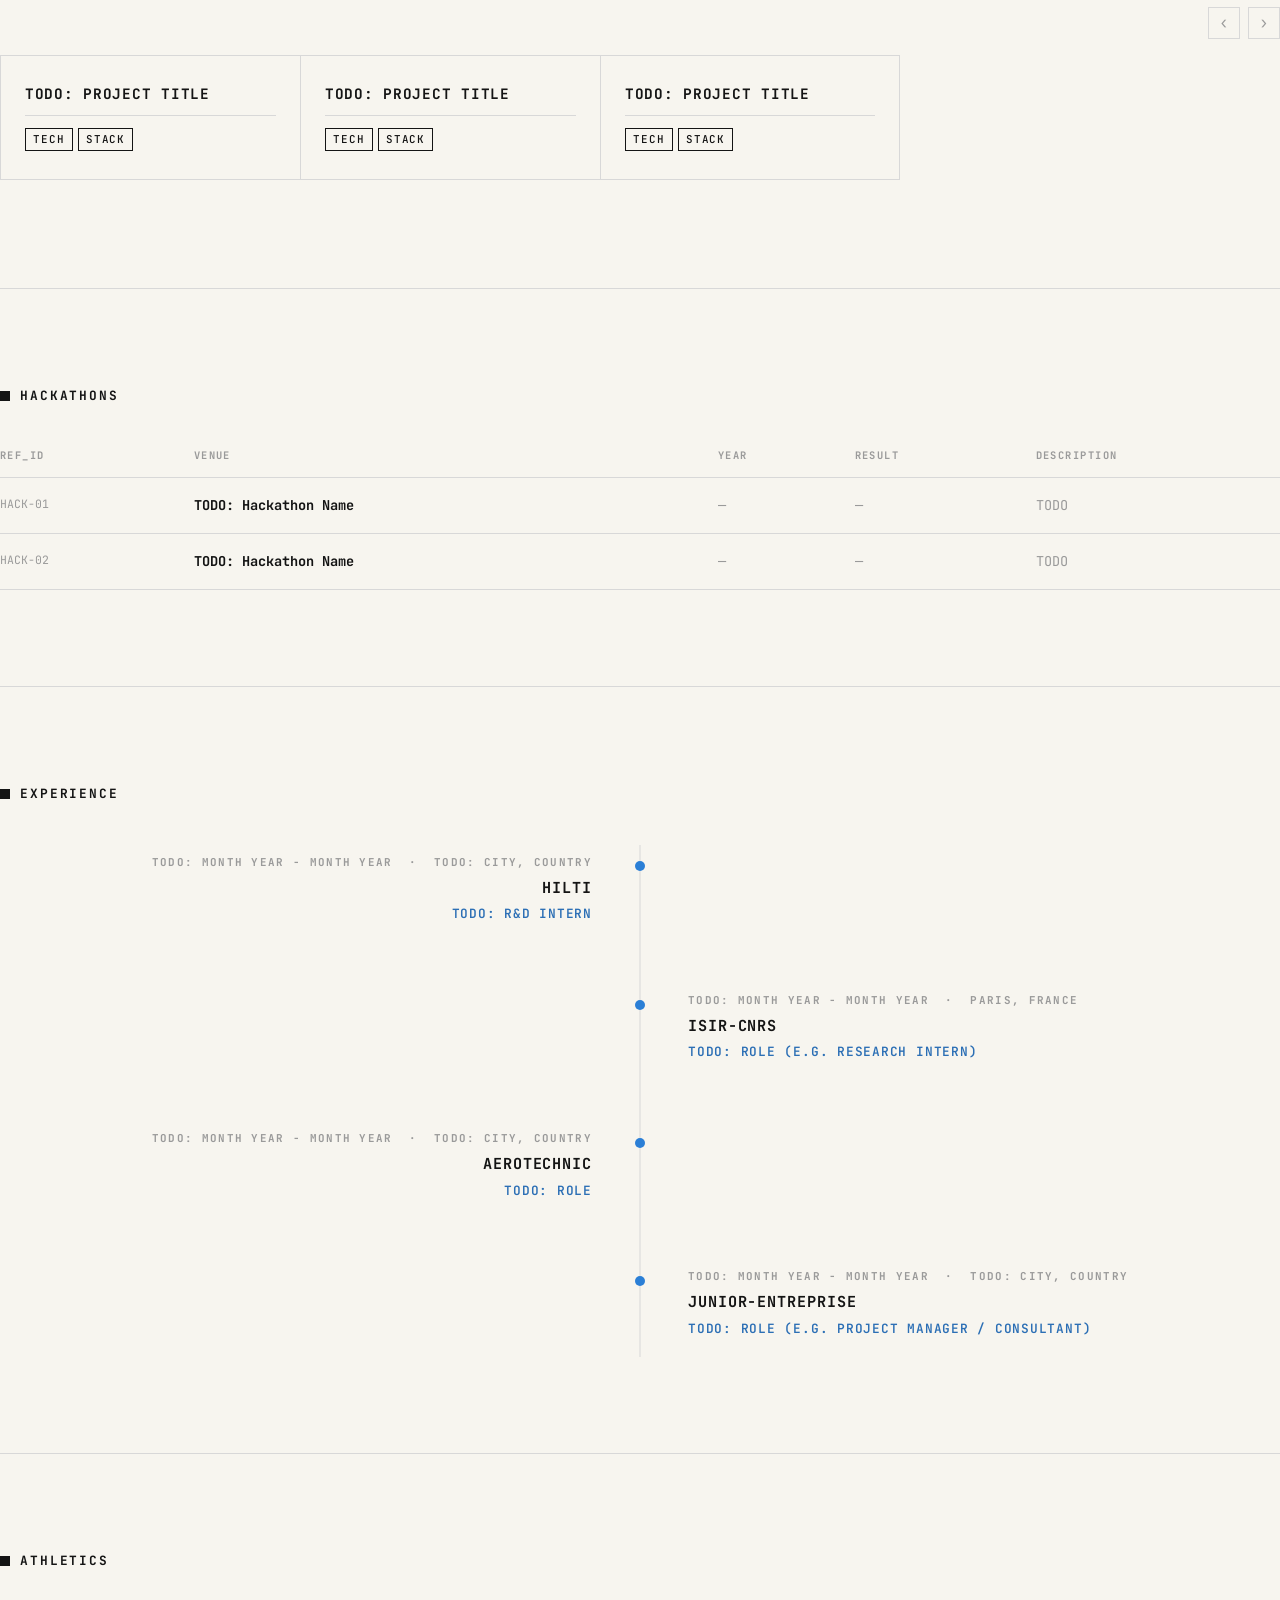
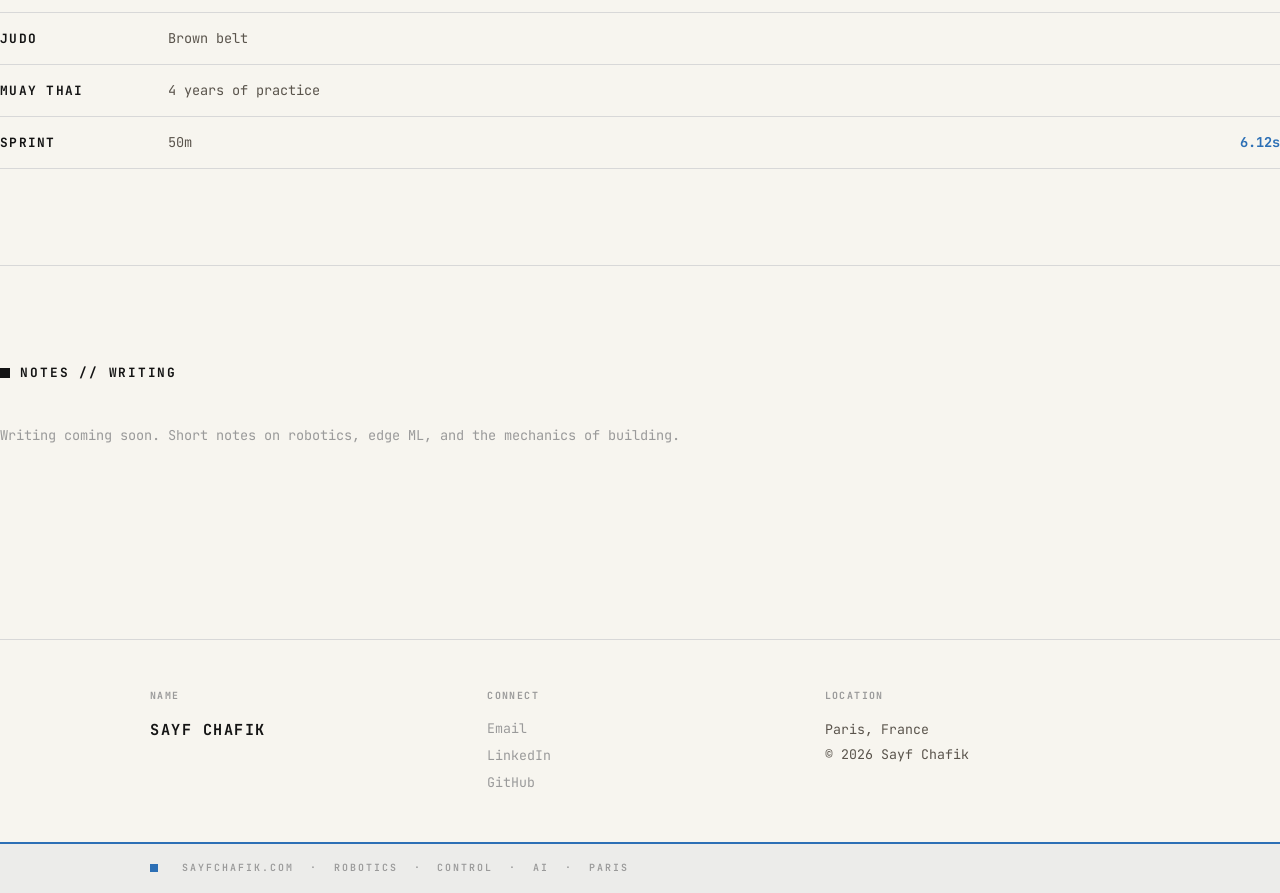
==== commit 67ce7943: "Remove affiliations marquee; simplify hero portrait to compact square Replace 3/4-portrait blue-fram" ====
--- a/index.html
+++ b/index.html
@@ -114,52 +114,18 @@
             </div>
           </div>
 
-          <div aria-hidden="true">
-            <div class="hero-portrait-wrap">
-              <img
-                src="assets/profile.jpg"
-                alt="Portrait of Sayf Chafik"
-                id="hero-img"
-                width="240"
-                loading="eager"
-                onerror="this.style.display='none';document.getElementById('portrait-fallback').style.display='flex';"
-              />
-              <div class="hero-portrait-fallback" id="portrait-fallback">SC</div>
-            </div>
-          </div>
-        </div>
-
-        <!-- Affiliations marquee -->
-        <div class="marquee-section" aria-hidden="true">
-          <span class="marquee-tab">Affiliations</span>
-          <div class="marquee-overflow">
-            <div class="marquee-track">
-              <span class="marquee-item">Sorbonne Universite</span>
-              <span class="marquee-dot">·</span>
-              <span class="marquee-item">Arts et Metiers</span>
-              <span class="marquee-dot">·</span>
-              <span class="marquee-item">Hilti</span>
-              <span class="marquee-dot">·</span>
-              <span class="marquee-item">ISIR-CNRS</span>
-              <span class="marquee-dot">·</span>
-              <span class="marquee-item">Aerotechnic</span>
-              <span class="marquee-dot">·</span>
-              <span class="marquee-item">Junior-Entreprise</span>
-              <span class="marquee-dot">·</span>
-              <!-- duplicate for seamless loop -->
-              <span class="marquee-item">Sorbonne Universite</span>
-              <span class="marquee-dot">·</span>
-              <span class="marquee-item">Arts et Metiers</span>
-              <span class="marquee-dot">·</span>
-              <span class="marquee-item">Hilti</span>
-              <span class="marquee-dot">·</span>
-              <span class="marquee-item">ISIR-CNRS</span>
-              <span class="marquee-dot">·</span>
-              <span class="marquee-item">Aerotechnic</span>
-              <span class="marquee-dot">·</span>
-              <span class="marquee-item">Junior-Entreprise</span>
-              <span class="marquee-dot">·</span>
-            </div>
+          <div class="hero-avatar-wrap">
+            <img
+              src="assets/profile.jpg"
+              alt="Portrait of Sayf Chafik"
+              id="hero-img"
+              class="hero-avatar-img"
+              width="180"
+              height="180"
+              loading="eager"
+              onerror="this.style.display='none';document.getElementById('portrait-fallback').style.display='flex';"
+            />
+            <div class="hero-portrait-fallback" id="portrait-fallback">SC</div>
           </div>
         </div>
 
--- a/style.css
+++ b/style.css
@@ -275,8 +275,8 @@
    ============================================================ */
 .hero-grid {
   display: grid;
-  grid-template-columns: 1fr 240px;
-  gap: 5rem;
+  grid-template-columns: 1fr 180px;
+  gap: 4rem;
   align-items: start;
 }
 
@@ -328,24 +328,26 @@
 }
 
 /* Portrait */
-.hero-portrait-wrap {
-  border: 1px solid var(--border-blue);
-  padding: 0.5rem;
-}
-.hero-portrait-wrap img {
-  width: 100%;
-  aspect-ratio: 3 / 4;
+.hero-avatar-wrap {
+  position: relative;
+  width: 180px;
+}
+.hero-avatar-img {
+  width: 180px;
+  height: 180px;
   object-fit: cover;
   display: block;
-  filter: grayscale(10%);
+  border: 1px solid var(--border);
+  filter: grayscale(8%);
 }
 .hero-portrait-fallback {
   display: none;
-  width: 100%;
-  aspect-ratio: 3 / 4;
+  width: 180px;
+  height: 180px;
   align-items: center;
   justify-content: center;
   background: var(--paper-header);
+  border: 1px solid var(--border);
   font-family: var(--mono);
   font-size: 2rem;
   font-weight: 700;
@@ -837,7 +839,7 @@
   :root { --gutter: 1.75rem; --section-gap: 4.5rem; }
 
   .hero-grid { grid-template-columns: 1fr; gap: 3rem; }
-  .hero-portrait-wrap { max-width: 200px; }
+  .hero-avatar-wrap, .hero-avatar-img, .hero-portrait-fallback { width: 140px; height: 140px; }
 
   /* Timeline: single left rail */
   .timeline-center { left: 0; transform: none; }
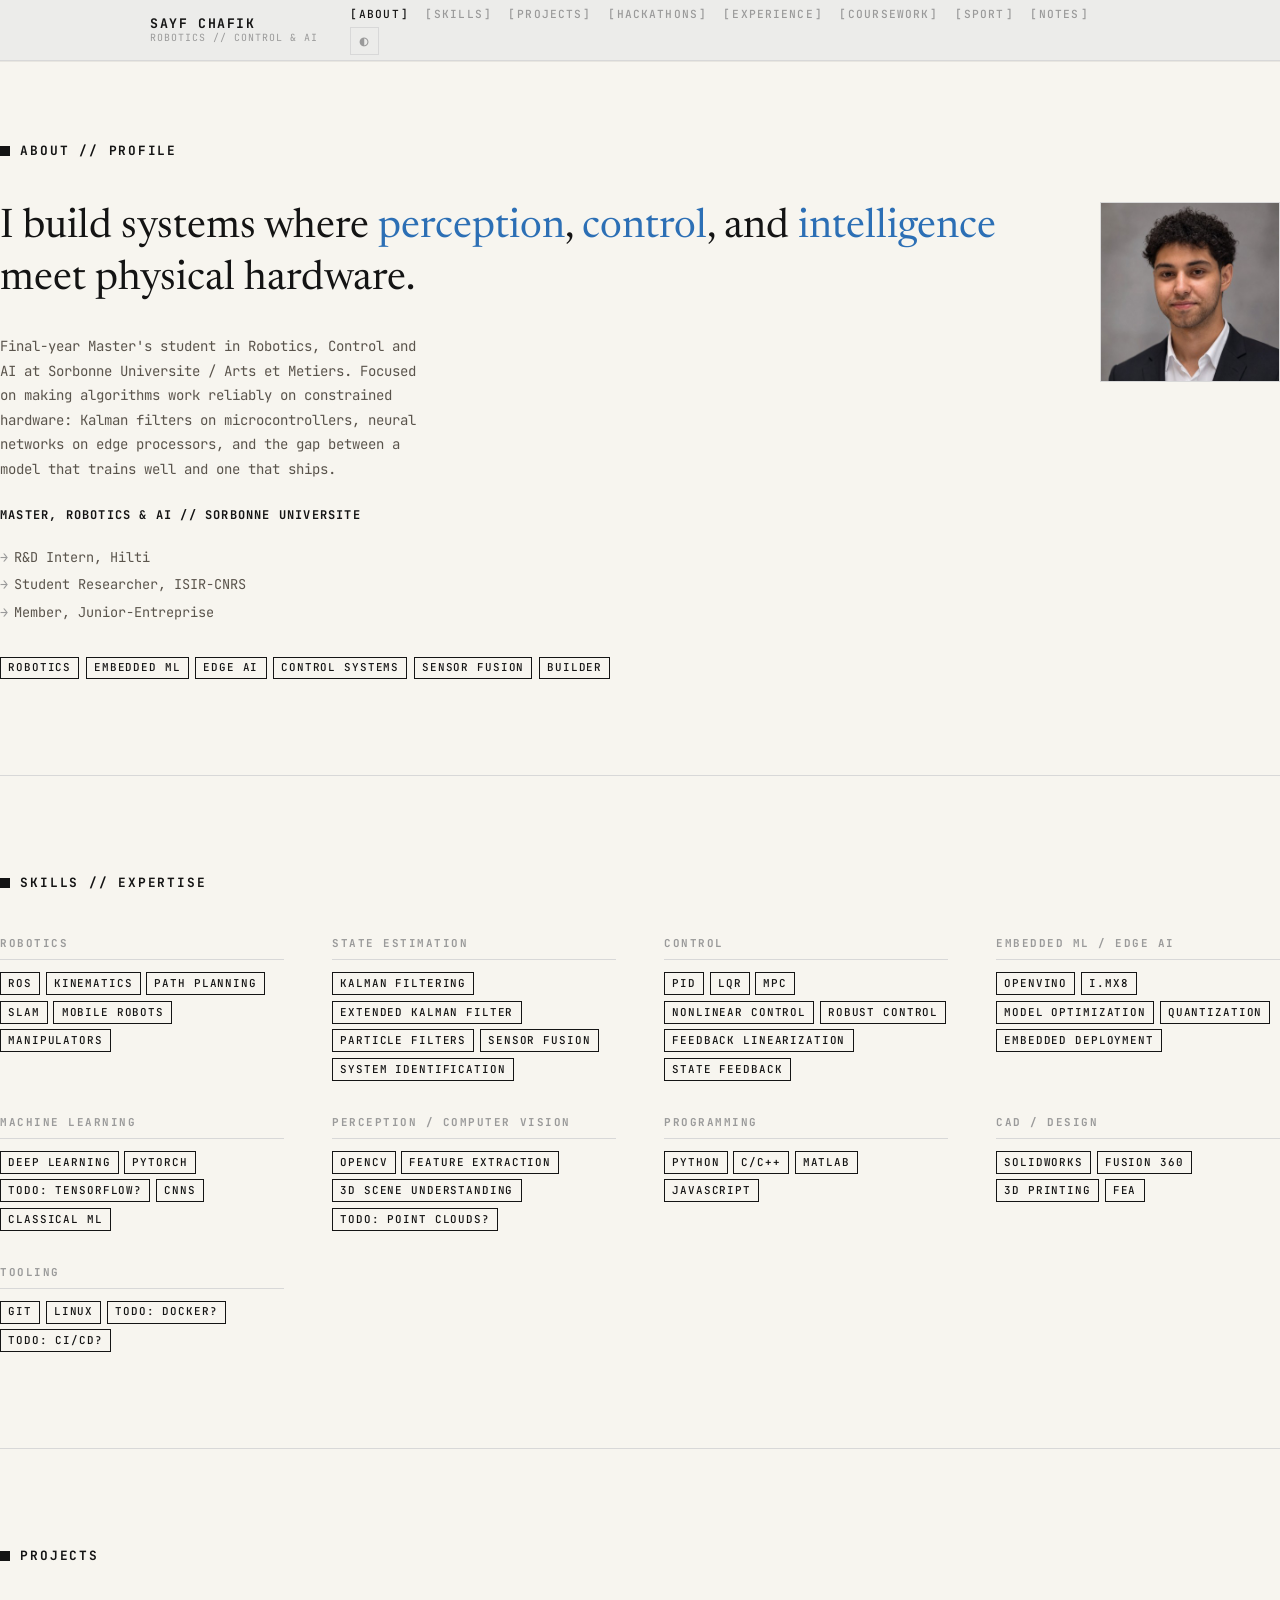
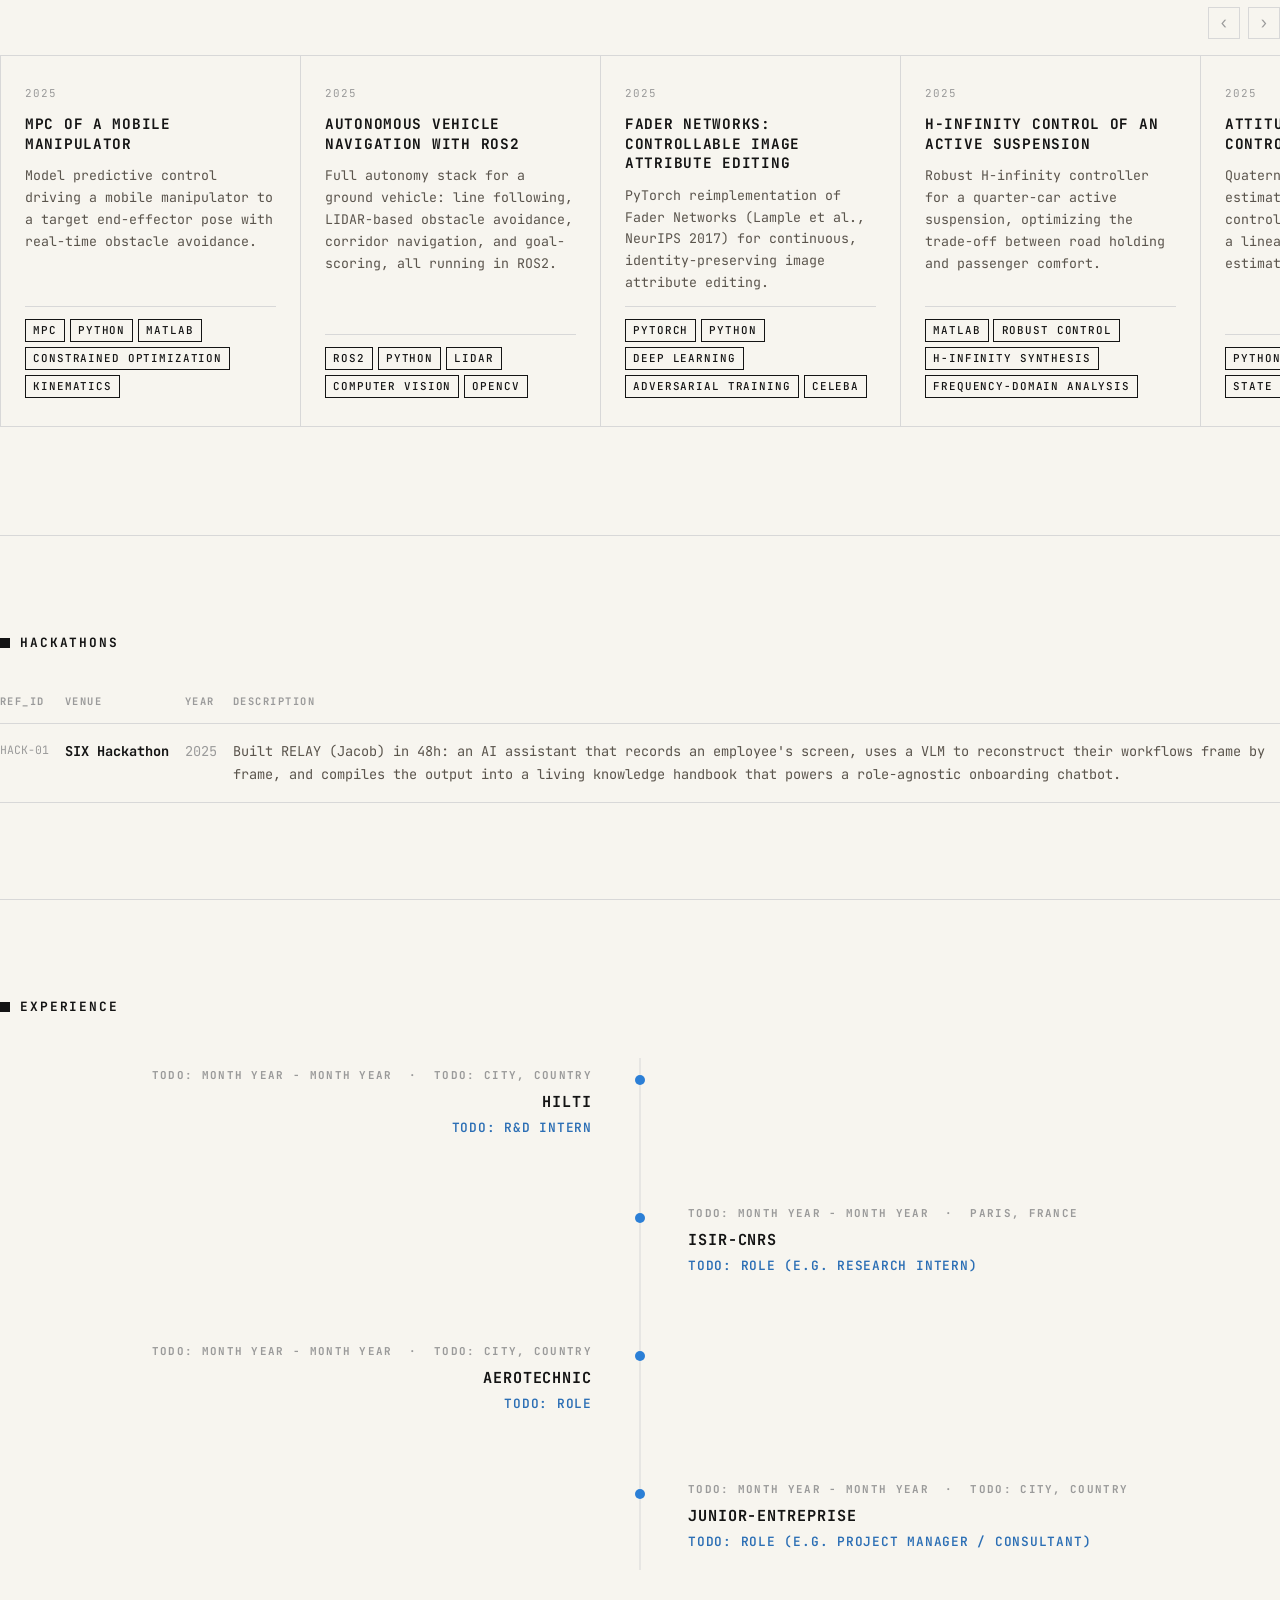
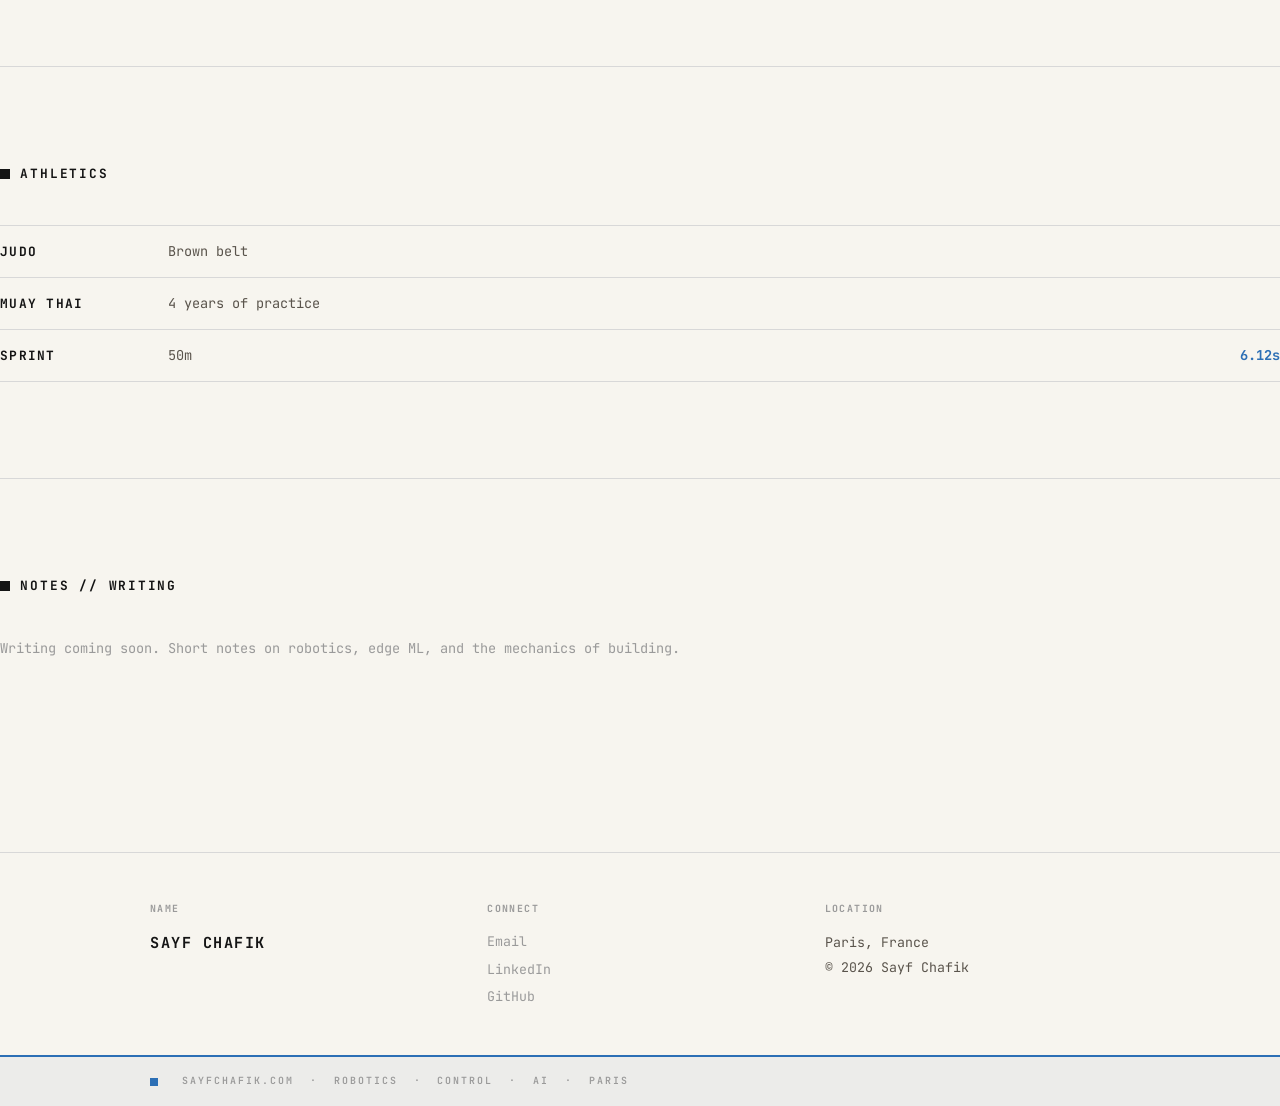
==== commit 4e55cab8: "Add SIX Hackathon (RELAY/Jacob), remove result column from hackathons table" ====
--- a/index.html
+++ b/index.html
@@ -184,7 +184,6 @@
                 <th scope="col">Ref_ID</th>
                 <th scope="col">Venue</th>
                 <th scope="col">Year</th>
-                <th scope="col">Result</th>
                 <th scope="col">Description</th>
               </tr>
             </thead>
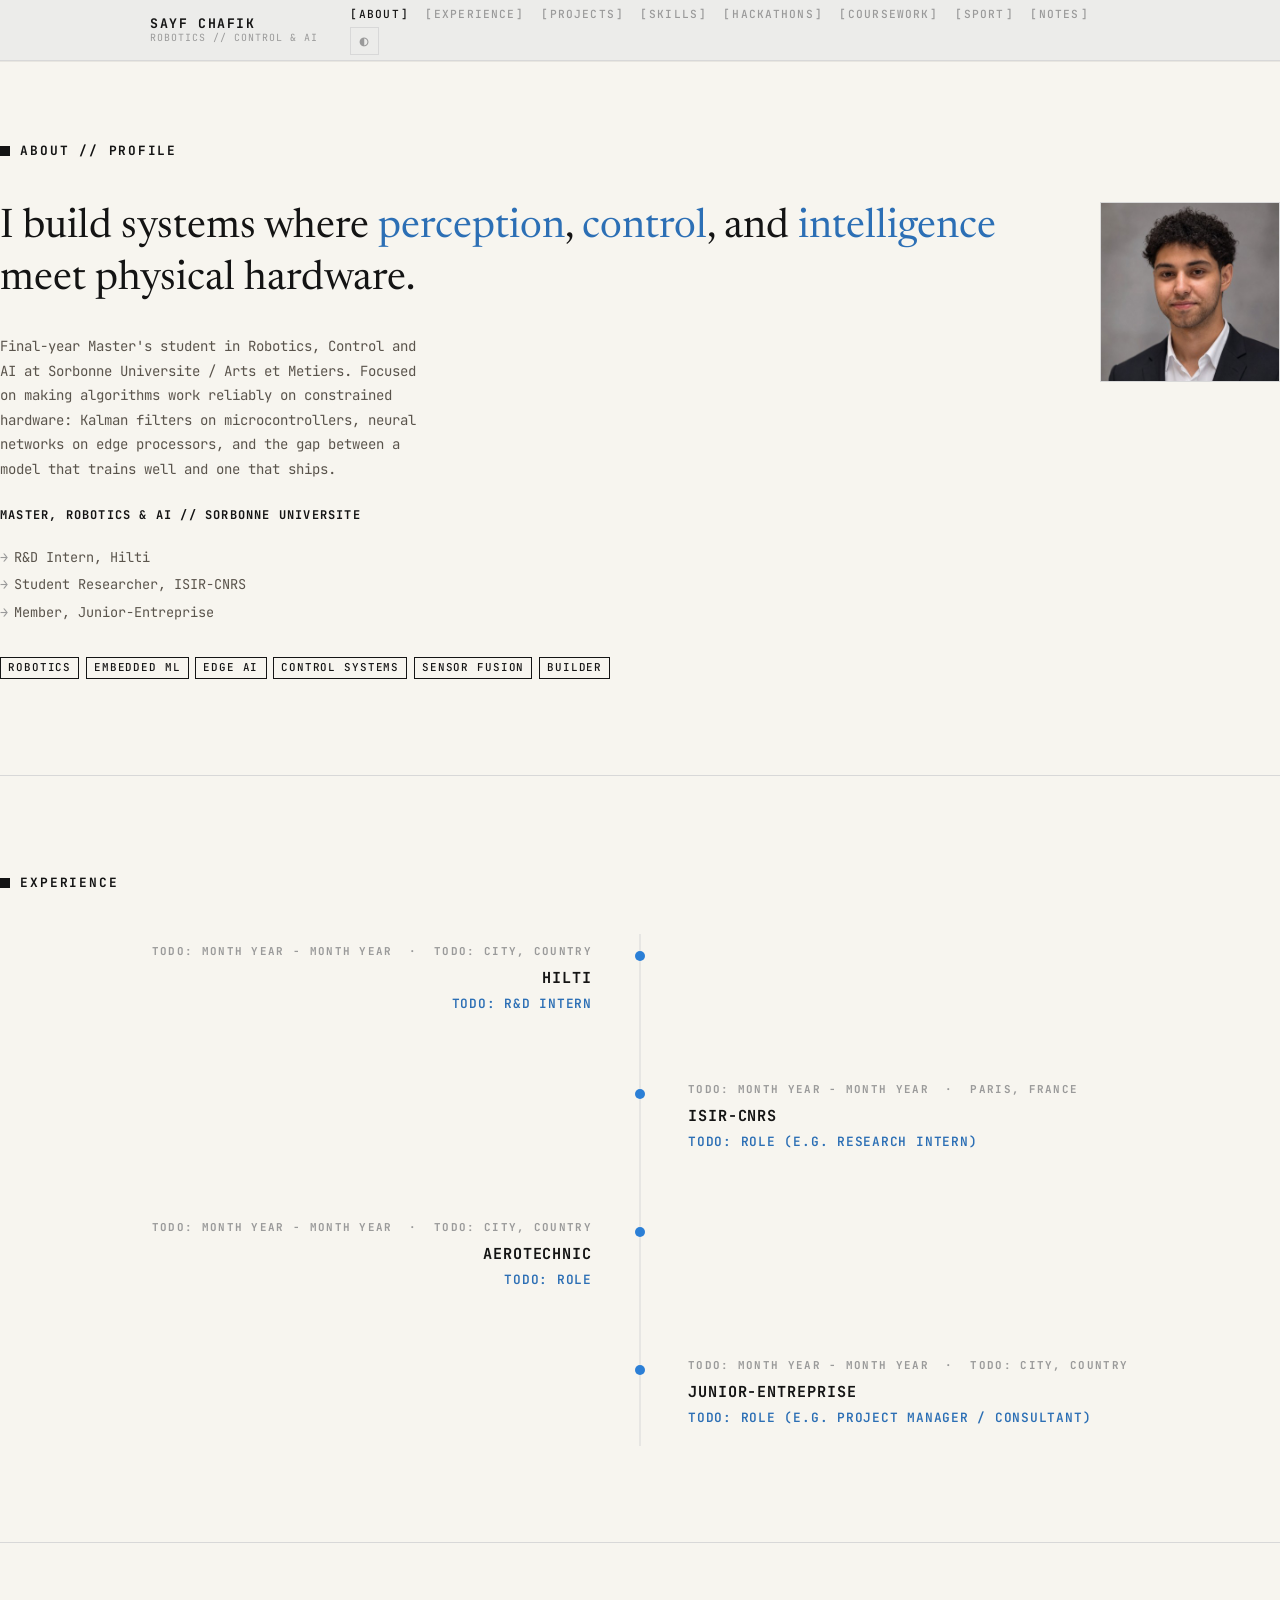
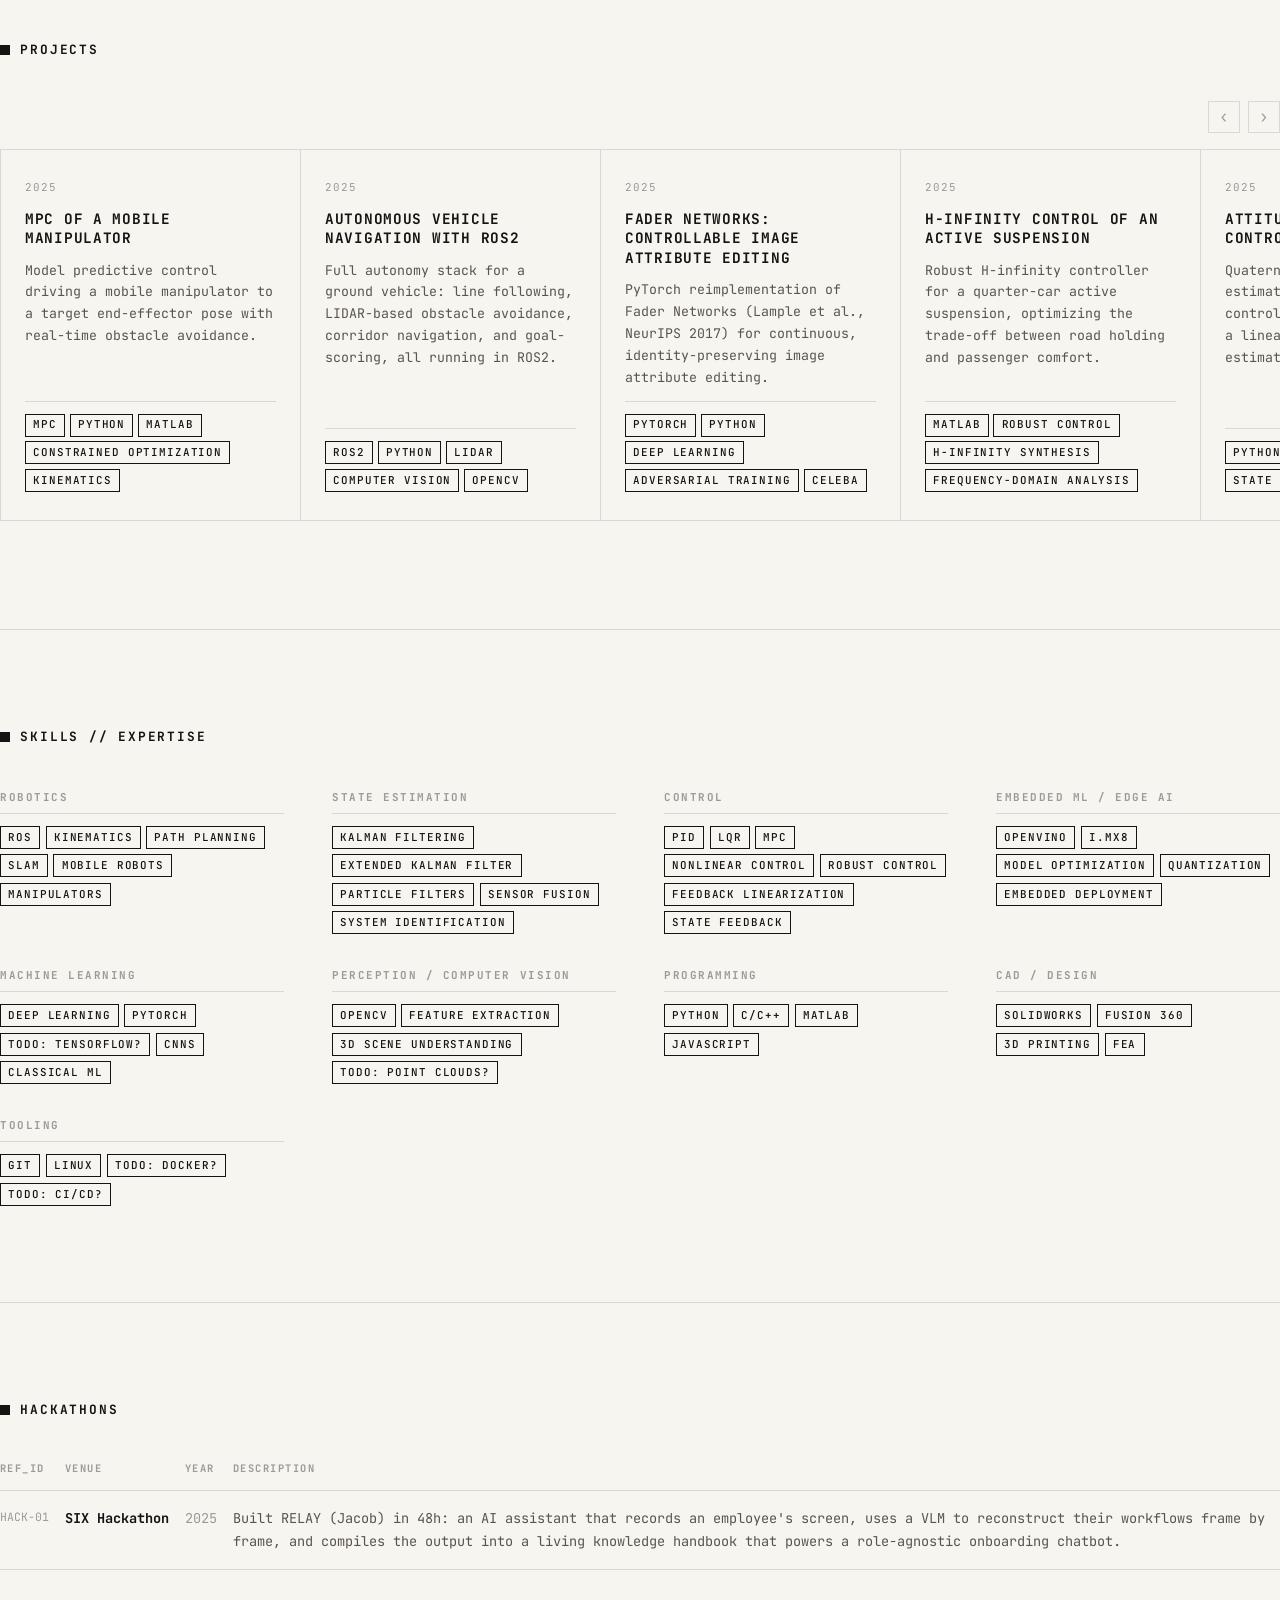
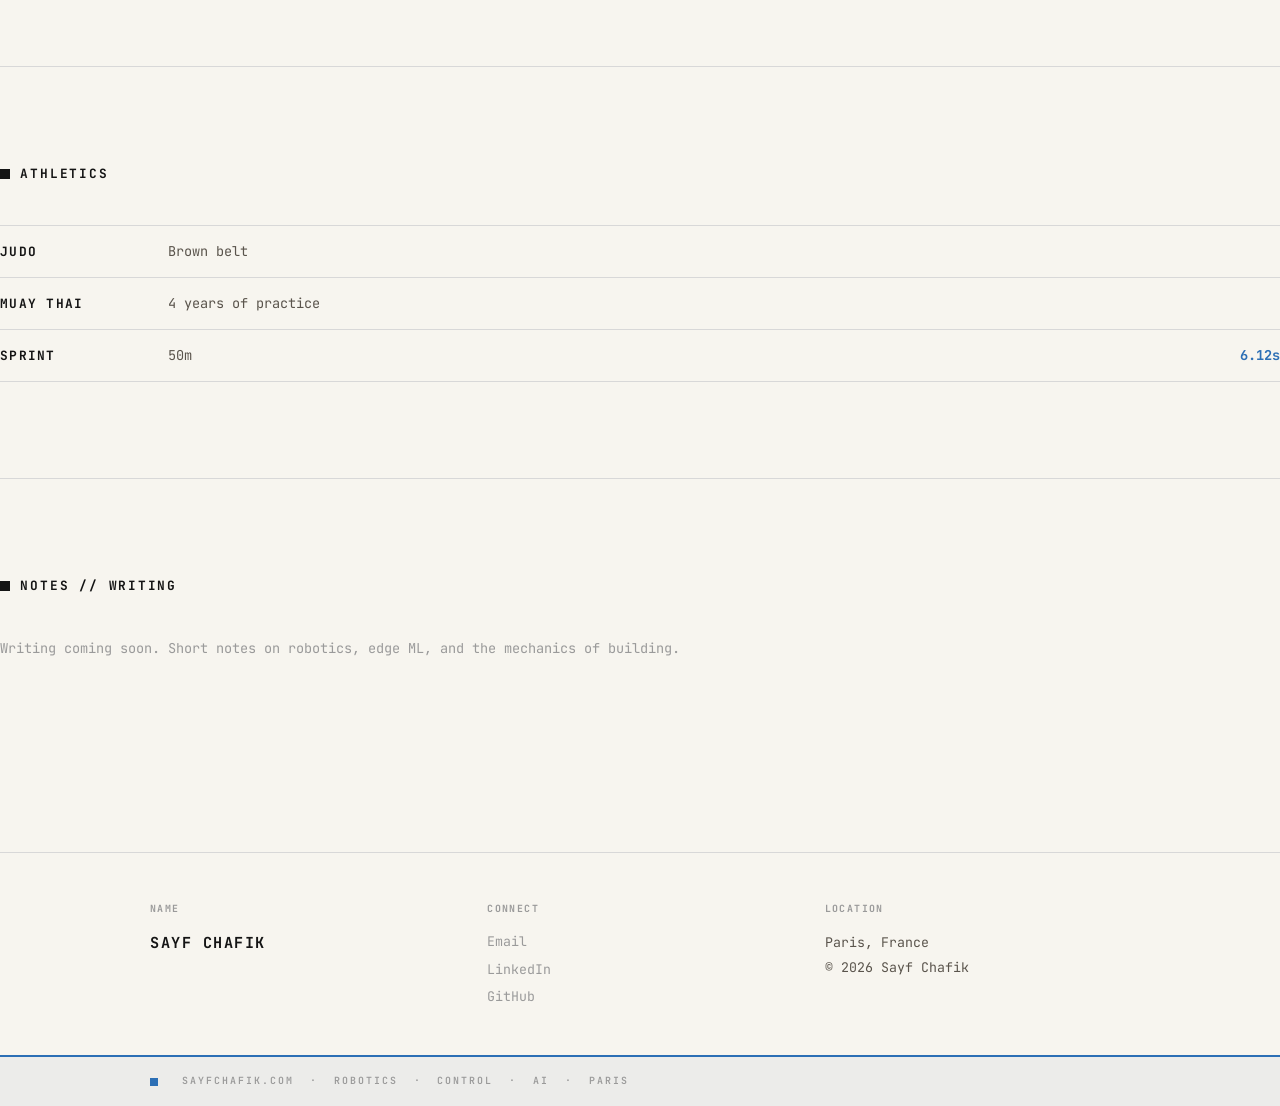
==== commit 1fecd3f0: "Reorder sections: About → Experience → Projects → Skills → Hackathons → Sport → Notes" ====
--- a/index.html
+++ b/index.html
@@ -57,10 +57,10 @@
 
       <nav class="header-nav" id="main-nav" aria-label="Primary navigation">
         <a class="bracket-link" href="#about">About</a>
+        <a class="bracket-link" href="#experience">Experience</a>
+        <a class="bracket-link" href="#projects">Projects</a>
         <a class="bracket-link" href="#skills">Skills</a>
-        <a class="bracket-link" href="#projects">Projects</a>
         <a class="bracket-link" href="#hackathons">Hackathons</a>
-        <a class="bracket-link" href="#experience">Experience</a>
         <a class="bracket-link" href="academics.html">Coursework</a>
         <a class="bracket-link" href="#sport">Sport</a>
         <a class="bracket-link" href="#writing">Notes</a>
@@ -133,16 +133,19 @@
     </section>
 
     <!-- ═══════════════════════════════════════════════════════
-         SKILLS
-    ═══════════════════════════════════════════════════════ -->
-    <section id="skills" class="section" aria-labelledby="skills-heading">
-      <div class="container">
-        <div class="s-head">
-          <span class="s-head-sq" aria-hidden="true"></span>
-          <span class="s-head-label" id="skills-heading">Skills // Expertise</span>
-        </div>
-        <div id="skills-groups" class="skills-groups" aria-label="Technical skills by category">
-          <!-- Rendered by main.js from data/skills.json -->
+         EXPERIENCE
+    ═══════════════════════════════════════════════════════ -->
+    <section id="experience" class="section" aria-labelledby="experience-heading">
+      <div class="container">
+        <div class="s-head">
+          <span class="s-head-sq" aria-hidden="true"></span>
+          <span class="s-head-label" id="experience-heading">Experience</span>
+        </div>
+        <div class="timeline-wrap">
+          <div class="timeline-center" aria-hidden="true"></div>
+          <ol class="timeline-list" id="experience-timeline" aria-label="Work experience">
+            <!-- Rendered by main.js from data/experience.json -->
+          </ol>
         </div>
       </div>
     </section>
@@ -164,6 +167,21 @@
           <div class="projects-scroll" id="projects-scroll">
             <!-- Rendered by main.js from data/projects.json -->
           </div>
+        </div>
+      </div>
+    </section>
+
+    <!-- ═══════════════════════════════════════════════════════
+         SKILLS
+    ═══════════════════════════════════════════════════════ -->
+    <section id="skills" class="section" aria-labelledby="skills-heading">
+      <div class="container">
+        <div class="s-head">
+          <span class="s-head-sq" aria-hidden="true"></span>
+          <span class="s-head-label" id="skills-heading">Skills // Expertise</span>
+        </div>
+        <div id="skills-groups" class="skills-groups" aria-label="Technical skills by category">
+          <!-- Rendered by main.js from data/skills.json -->
         </div>
       </div>
     </section>
@@ -196,24 +214,6 @@
     </section>
 
     <!-- ═══════════════════════════════════════════════════════
-         EXPERIENCE
-    ═══════════════════════════════════════════════════════ -->
-    <section id="experience" class="section" aria-labelledby="experience-heading">
-      <div class="container">
-        <div class="s-head">
-          <span class="s-head-sq" aria-hidden="true"></span>
-          <span class="s-head-label" id="experience-heading">Experience</span>
-        </div>
-        <div class="timeline-wrap">
-          <div class="timeline-center" aria-hidden="true"></div>
-          <ol class="timeline-list" id="experience-timeline" aria-label="Work experience">
-            <!-- Rendered by main.js from data/experience.json -->
-          </ol>
-        </div>
-      </div>
-    </section>
-
-    <!-- ═══════════════════════════════════════════════════════
          SPORT
     ═══════════════════════════════════════════════════════ -->
     <section id="sport" class="section" aria-labelledby="sport-heading">
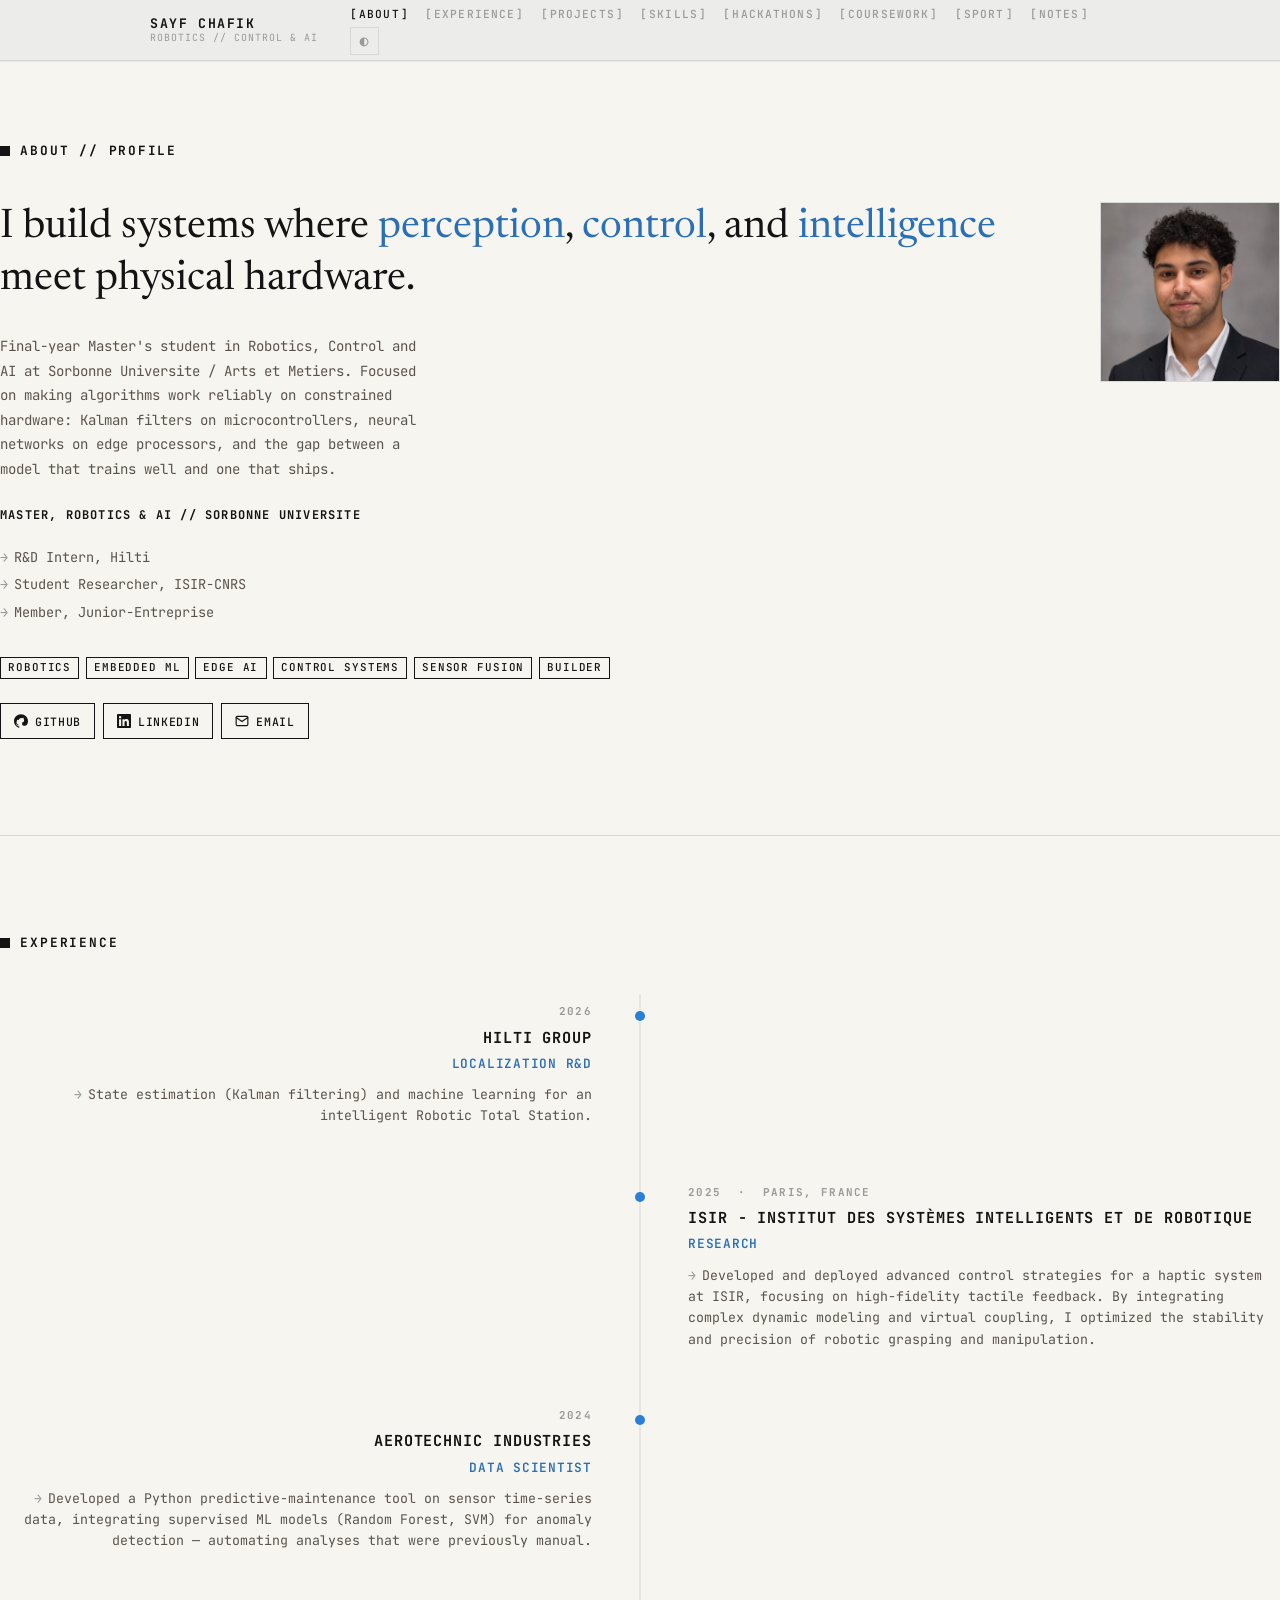
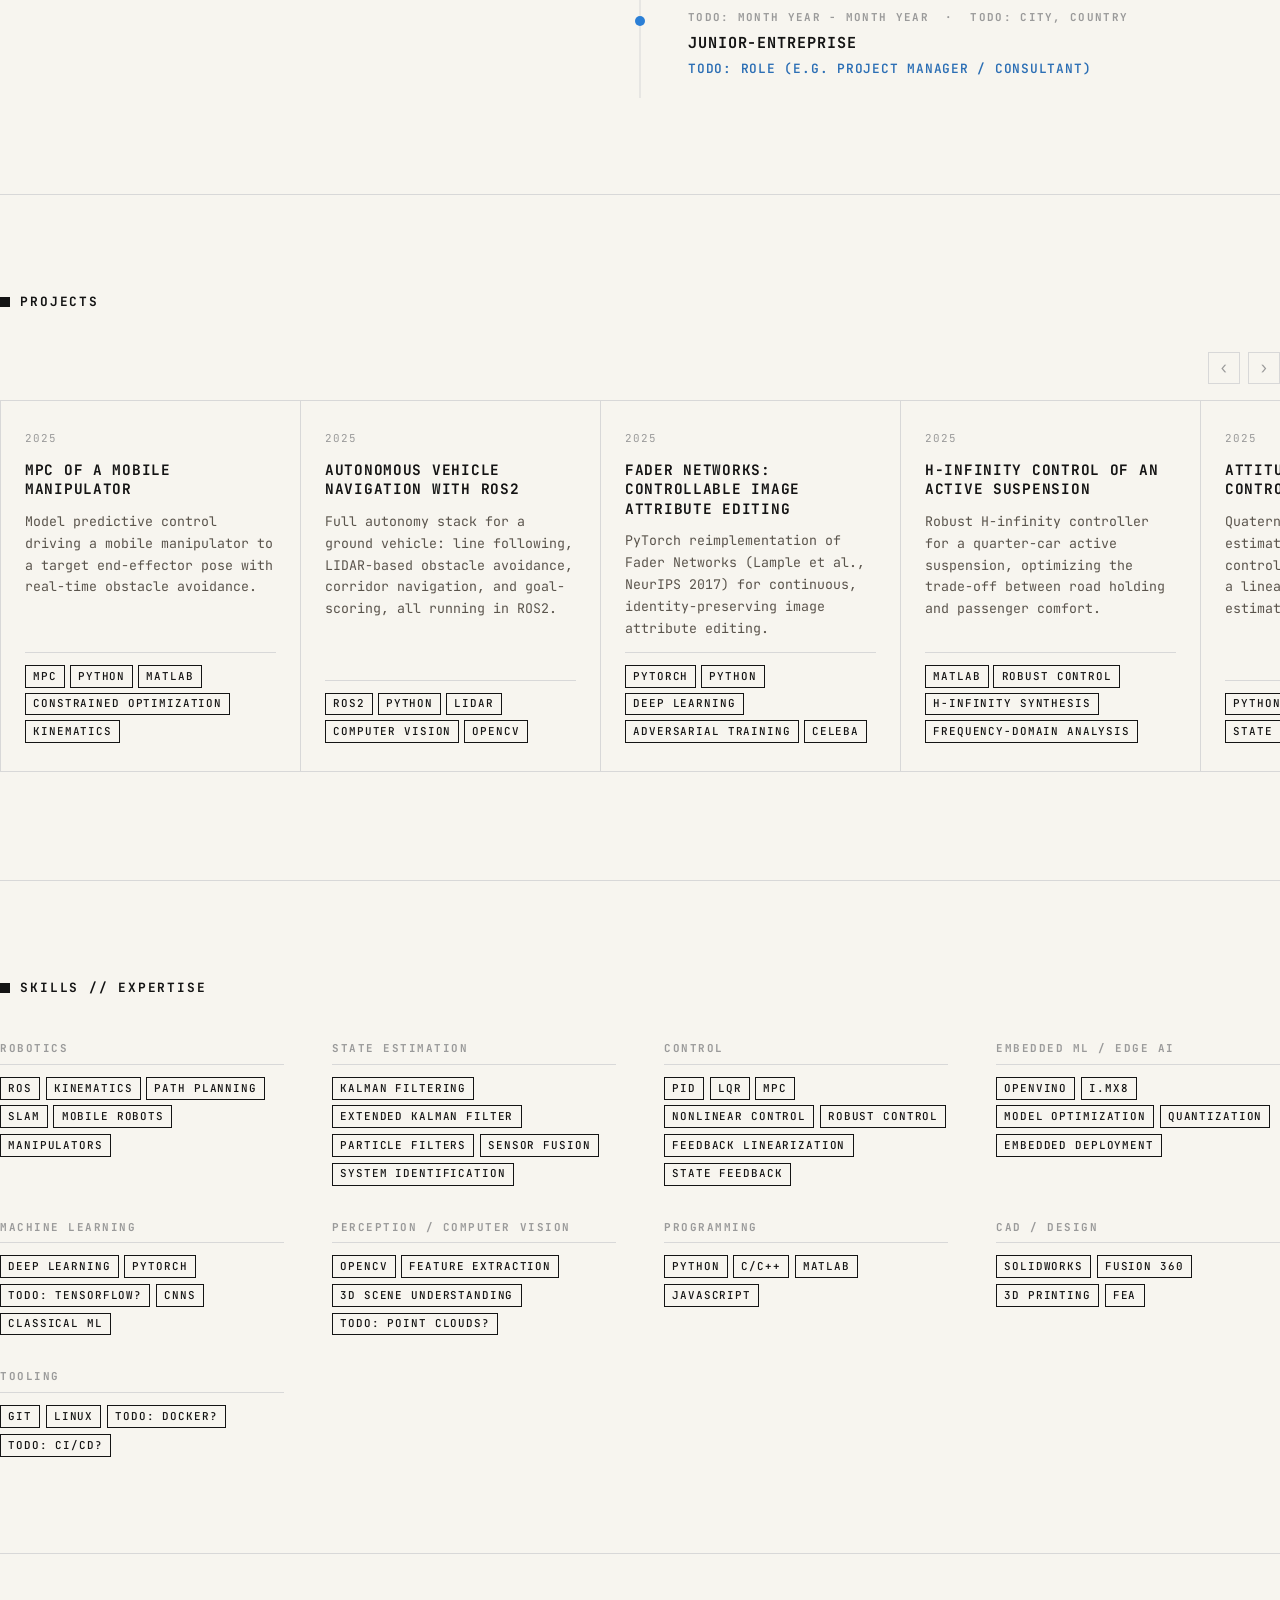
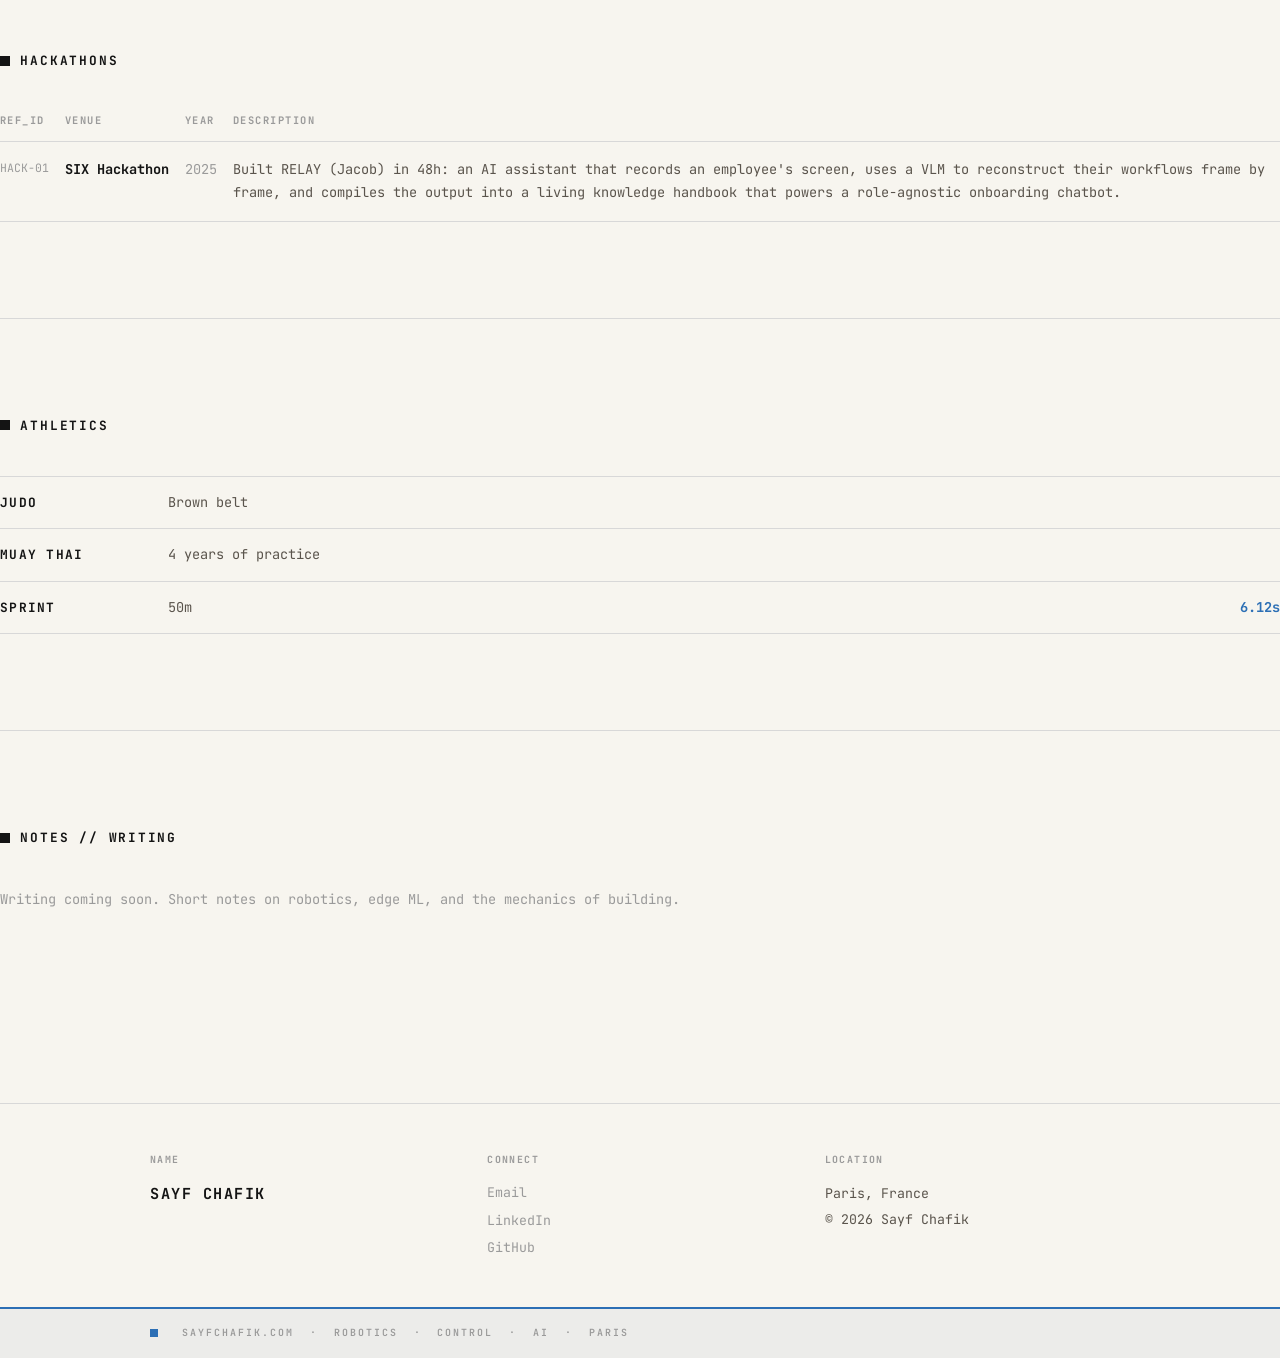
==== commit efc3a34d: "Restore GitHub/LinkedIn/Email links in About section" ====
--- a/index.html
+++ b/index.html
@@ -112,6 +112,27 @@
               <span class="chip">Sensor Fusion</span>
               <span class="chip">Builder</span>
             </div>
+            <nav class="hero-links" aria-label="Contact and social links">
+              <a href="https://github.com/sayfcha" target="_blank" rel="noopener noreferrer" class="hero-link" aria-label="GitHub profile (opens in new tab)">
+                <svg aria-hidden="true" xmlns="http://www.w3.org/2000/svg" width="16" height="16" viewBox="0 0 24 24" fill="currentColor">
+                  <path d="M12 .5C5.37.5 0 5.78 0 12.29c0 5.23 3.44 9.67 8.21 11.23.6.11.82-.26.82-.57 0-.28-.01-1.02-.01-2-.3.06-1.19.26-1.46.26-2.27 0-2.8-1.74-2.8-1.74-.38-.96-.92-1.22-.92-1.22-.75-.51.06-.5.06-.5.83.06 1.27.85 1.27.85.74 1.26 1.93.9 2.4.69.08-.53.29-.9.52-1.1-1.84-.21-3.77-.92-3.77-4.09 0-.9.33-1.64.85-2.22-.09-.21-.37-1.05.08-2.18 0 0 .69-.22 2.25.84A7.9 7.9 0 0 1 12 6.84c.7 0 1.4.09 2.06.27 1.56-1.06 2.25-.84 2.25-.84.45 1.13.17 1.97.08 2.18.53.58.85 1.32.85 2.22 0 3.18-1.94 3.88-3.79 4.08.3.26.56.77.56 1.55 0 1.12-.01 2.02-.01 2.29 0 .31.22.68.83.57C20.57 21.96 24 17.52 24 12.29 24 5.78 18.63.5 12 .5z"/>
+                </svg>
+                GitHub
+              </a>
+              <a href="https://www.linkedin.com/in/sayf-chafik/" target="_blank" rel="noopener noreferrer" class="hero-link" aria-label="LinkedIn profile (opens in new tab)">
+                <svg aria-hidden="true" xmlns="http://www.w3.org/2000/svg" width="16" height="16" viewBox="0 0 24 24" fill="currentColor">
+                  <path d="M20.447 20.452h-3.554v-5.569c0-1.328-.027-3.037-1.852-3.037-1.853 0-2.136 1.445-2.136 2.939v5.667H9.351V9h3.414v1.561h.046c.477-.9 1.637-1.85 3.37-1.85 3.601 0 4.267 2.37 4.267 5.455v6.286zM5.337 7.433a2.062 2.062 0 0 1-2.063-2.065 2.064 2.064 0 1 1 2.063 2.065zm1.782 13.019H3.555V9h3.564v11.452zM22.225 0H1.771C.792 0 0 .774 0 1.729v20.542C0 23.227.792 24 1.771 24h20.451C23.2 24 24 23.227 24 22.271V1.729C24 .774 23.2 0 22.222 0h.003z"/>
+                </svg>
+                LinkedIn
+              </a>
+              <a href="mailto:sayfchafikpro@gmail.com" class="hero-link" aria-label="Send me an email">
+                <svg aria-hidden="true" xmlns="http://www.w3.org/2000/svg" width="16" height="16" viewBox="0 0 24 24" fill="none" stroke="currentColor" stroke-width="2" stroke-linecap="round" stroke-linejoin="round">
+                  <path d="M4 4h16c1.1 0 2 .9 2 2v12c0 1.1-.9 2-2 2H4c-1.1 0-2-.9-2-2V6c0-1.1.9-2 2-2z"/>
+                  <polyline points="22,6 12,13 2,6"/>
+                </svg>
+                Email
+              </a>
+            </nav>
           </div>
 
           <div class="hero-avatar-wrap">
--- a/style.css
+++ b/style.css
@@ -326,6 +326,29 @@
   flex-wrap: wrap;
   gap: 0.4rem;
 }
+
+.hero-links {
+  display: flex;
+  flex-wrap: wrap;
+  gap: 0.5rem;
+  margin-top: 1.5rem;
+}
+.hero-link {
+  display: inline-flex;
+  align-items: center;
+  gap: 0.45rem;
+  padding: 0.45rem 0.8rem;
+  font-family: var(--mono);
+  font-size: 0.72rem;
+  font-weight: 500;
+  letter-spacing: 0.06em;
+  text-transform: uppercase;
+  color: var(--ink);
+  border: 1px solid var(--ink);
+  transition: background var(--transition), color var(--transition);
+}
+.hero-link svg { flex-shrink: 0; width: 14px; height: 14px; }
+.hero-link:hover { background: var(--ink); color: var(--paper); }
 
 /* Portrait */
 .hero-avatar-wrap {
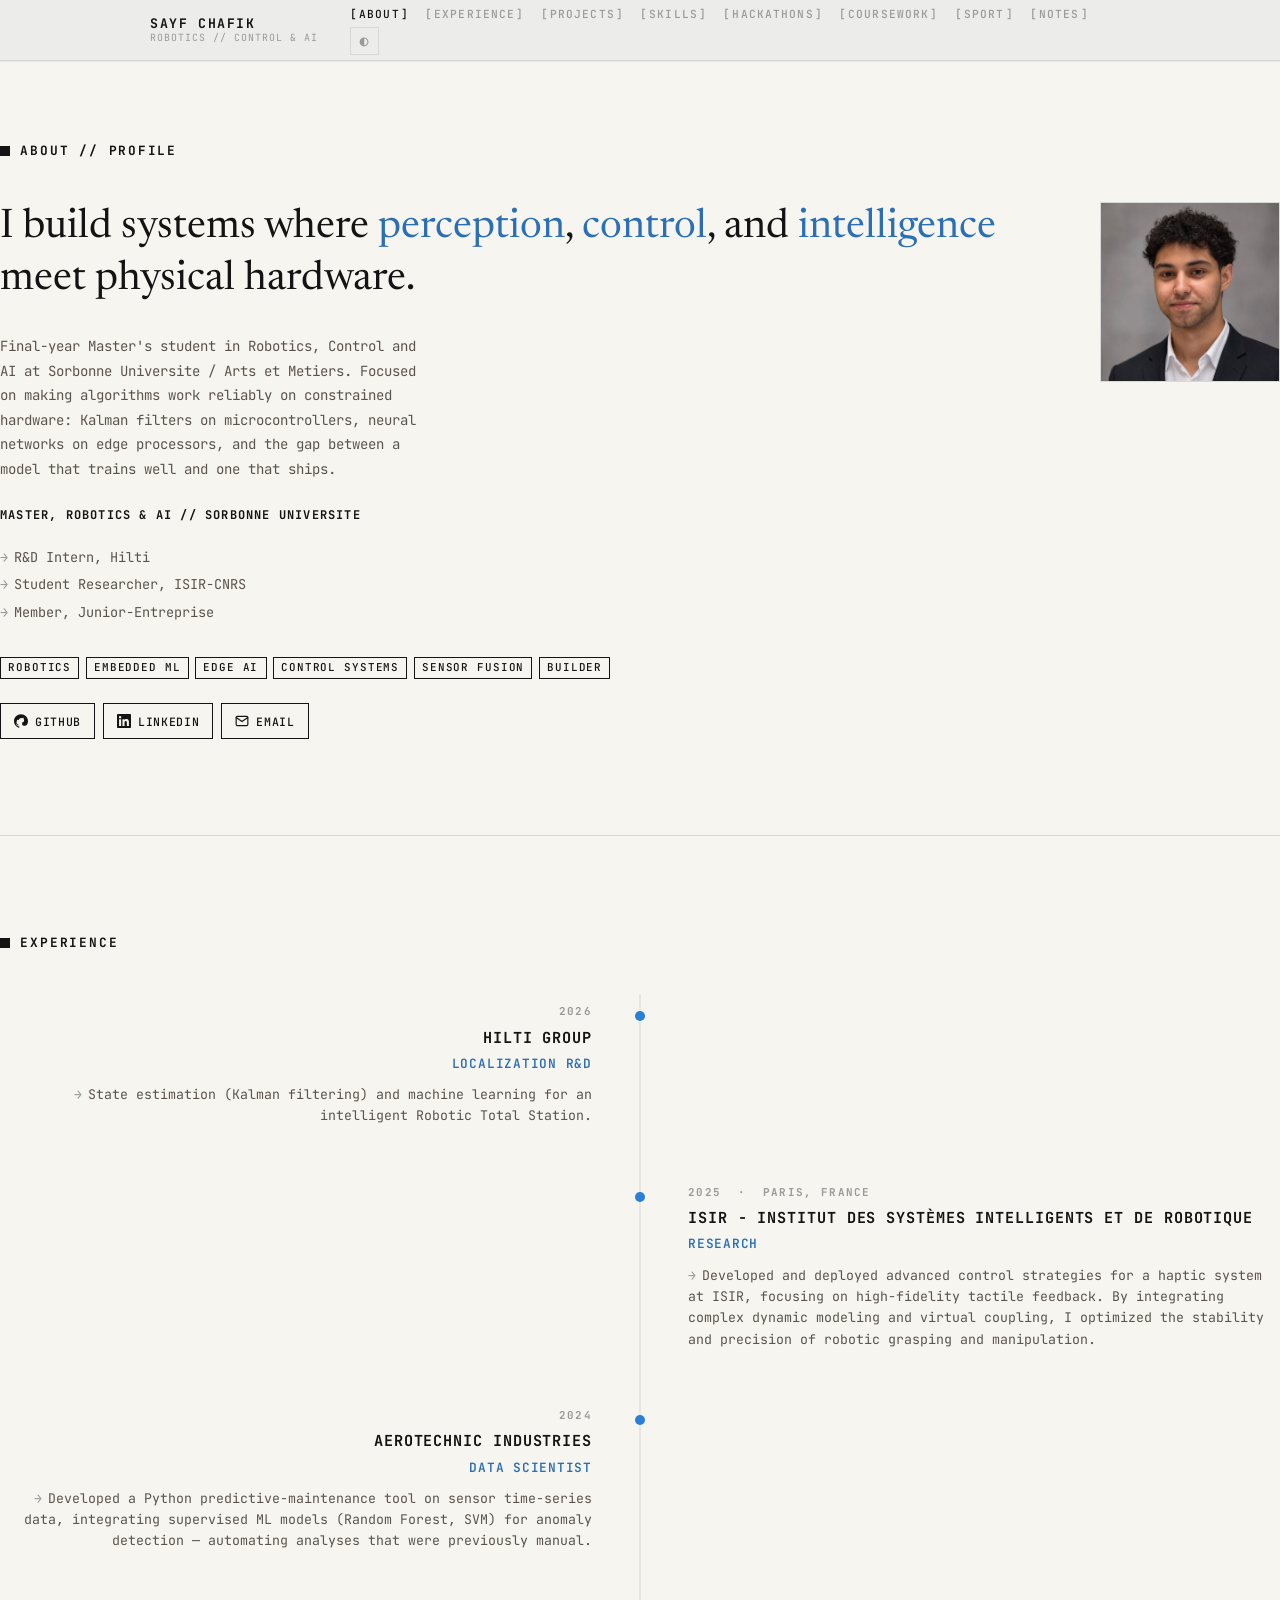
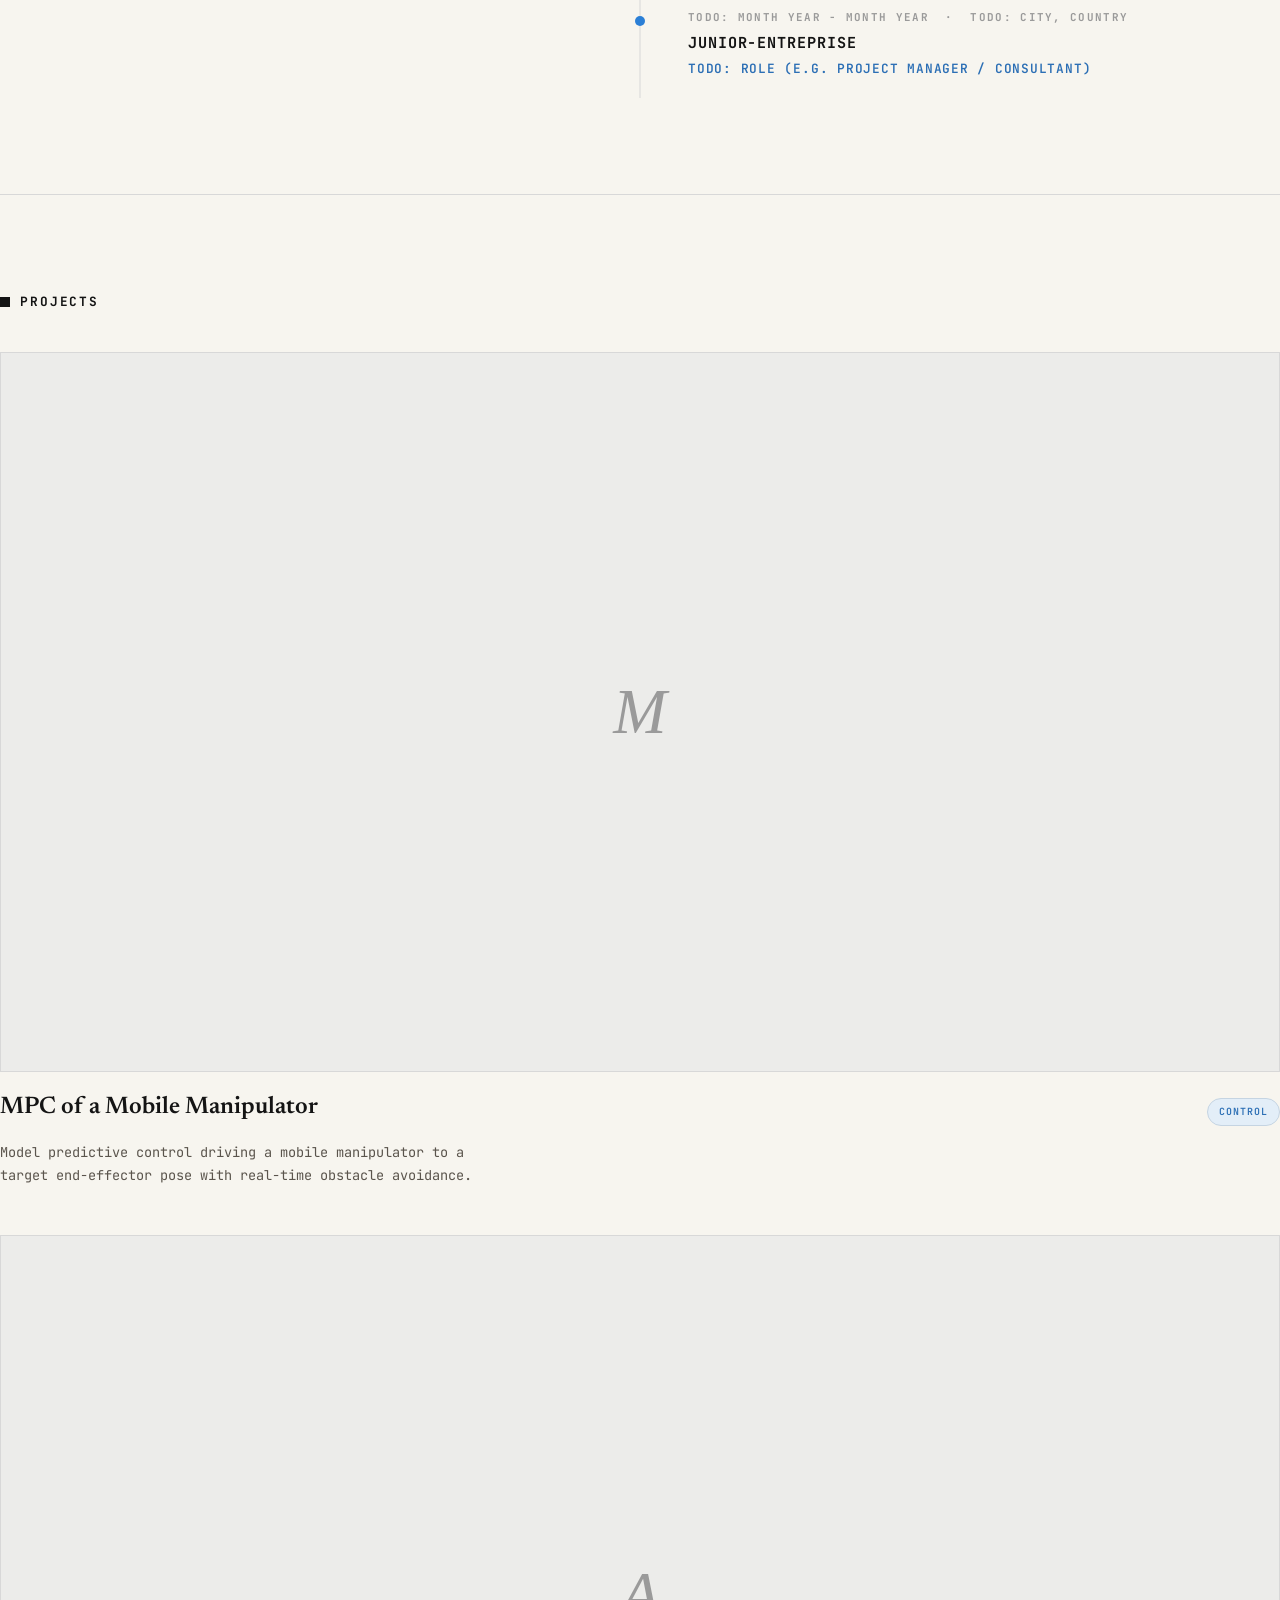
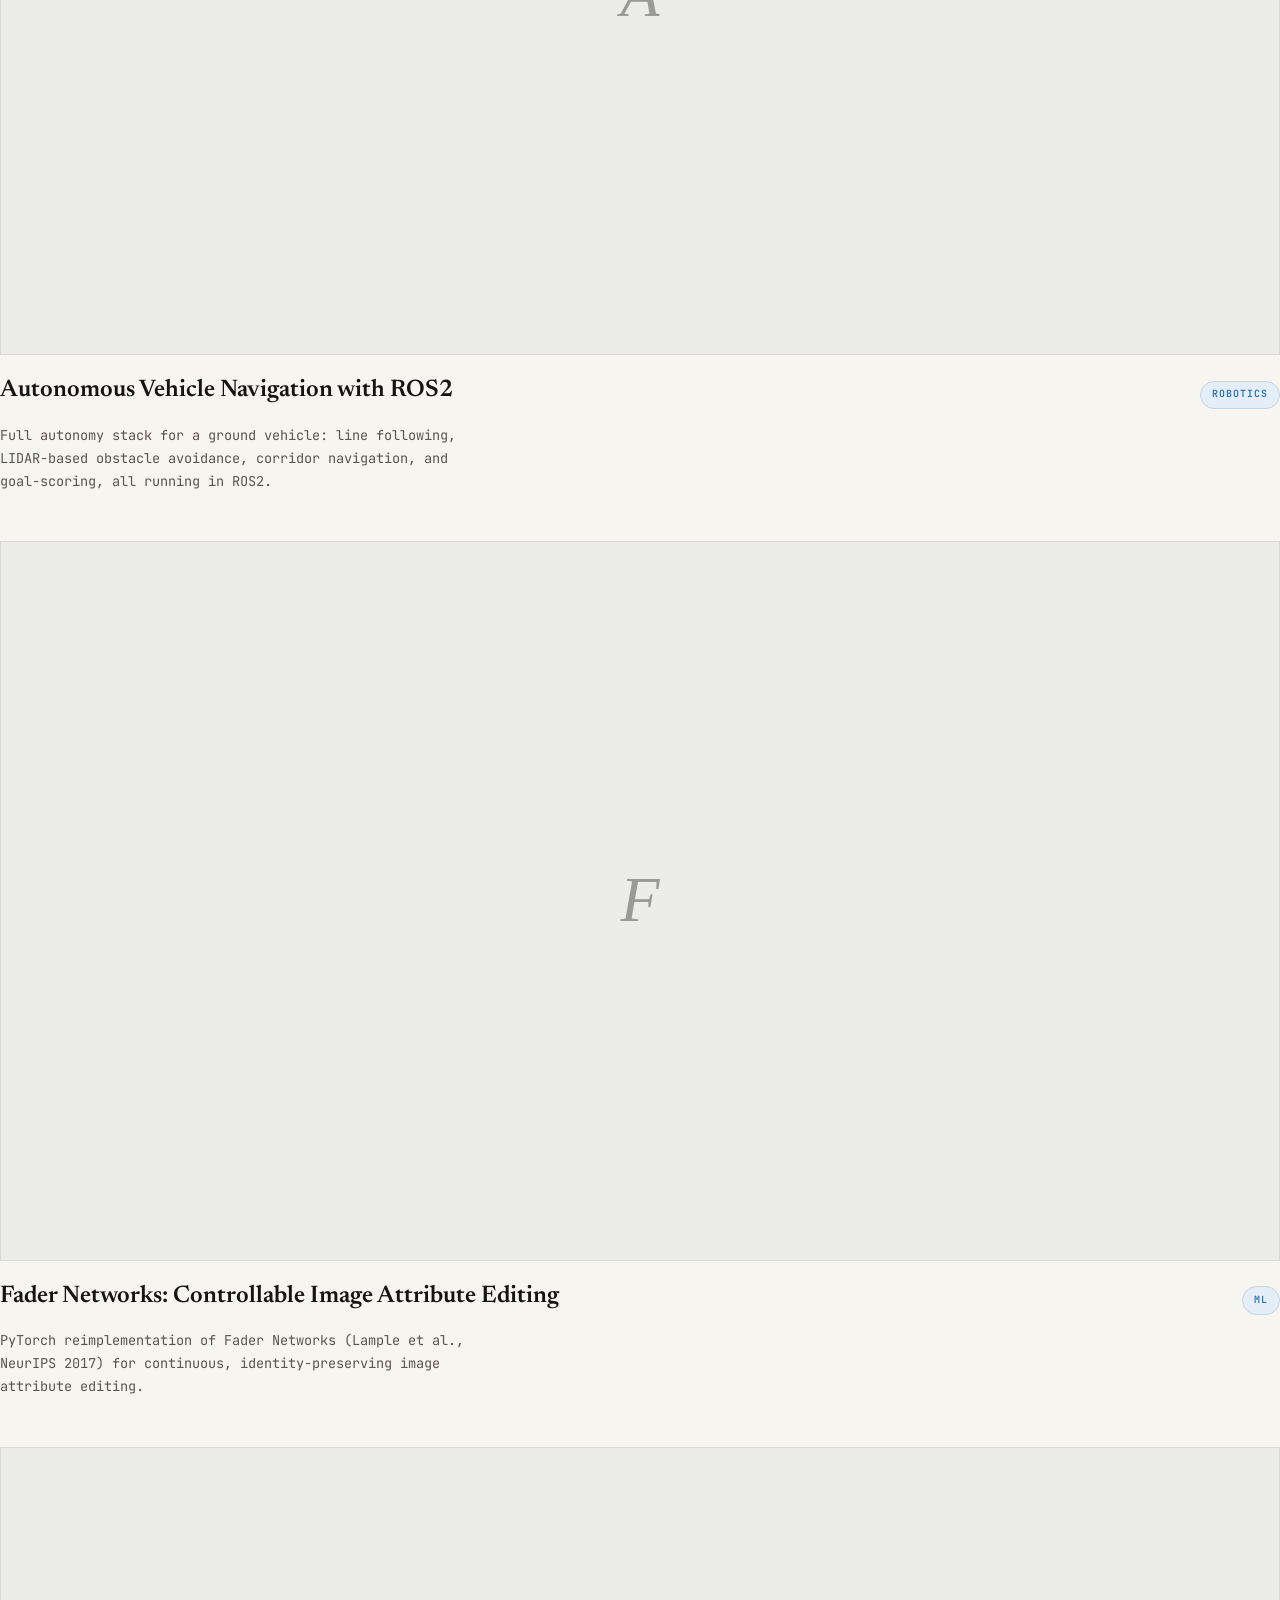
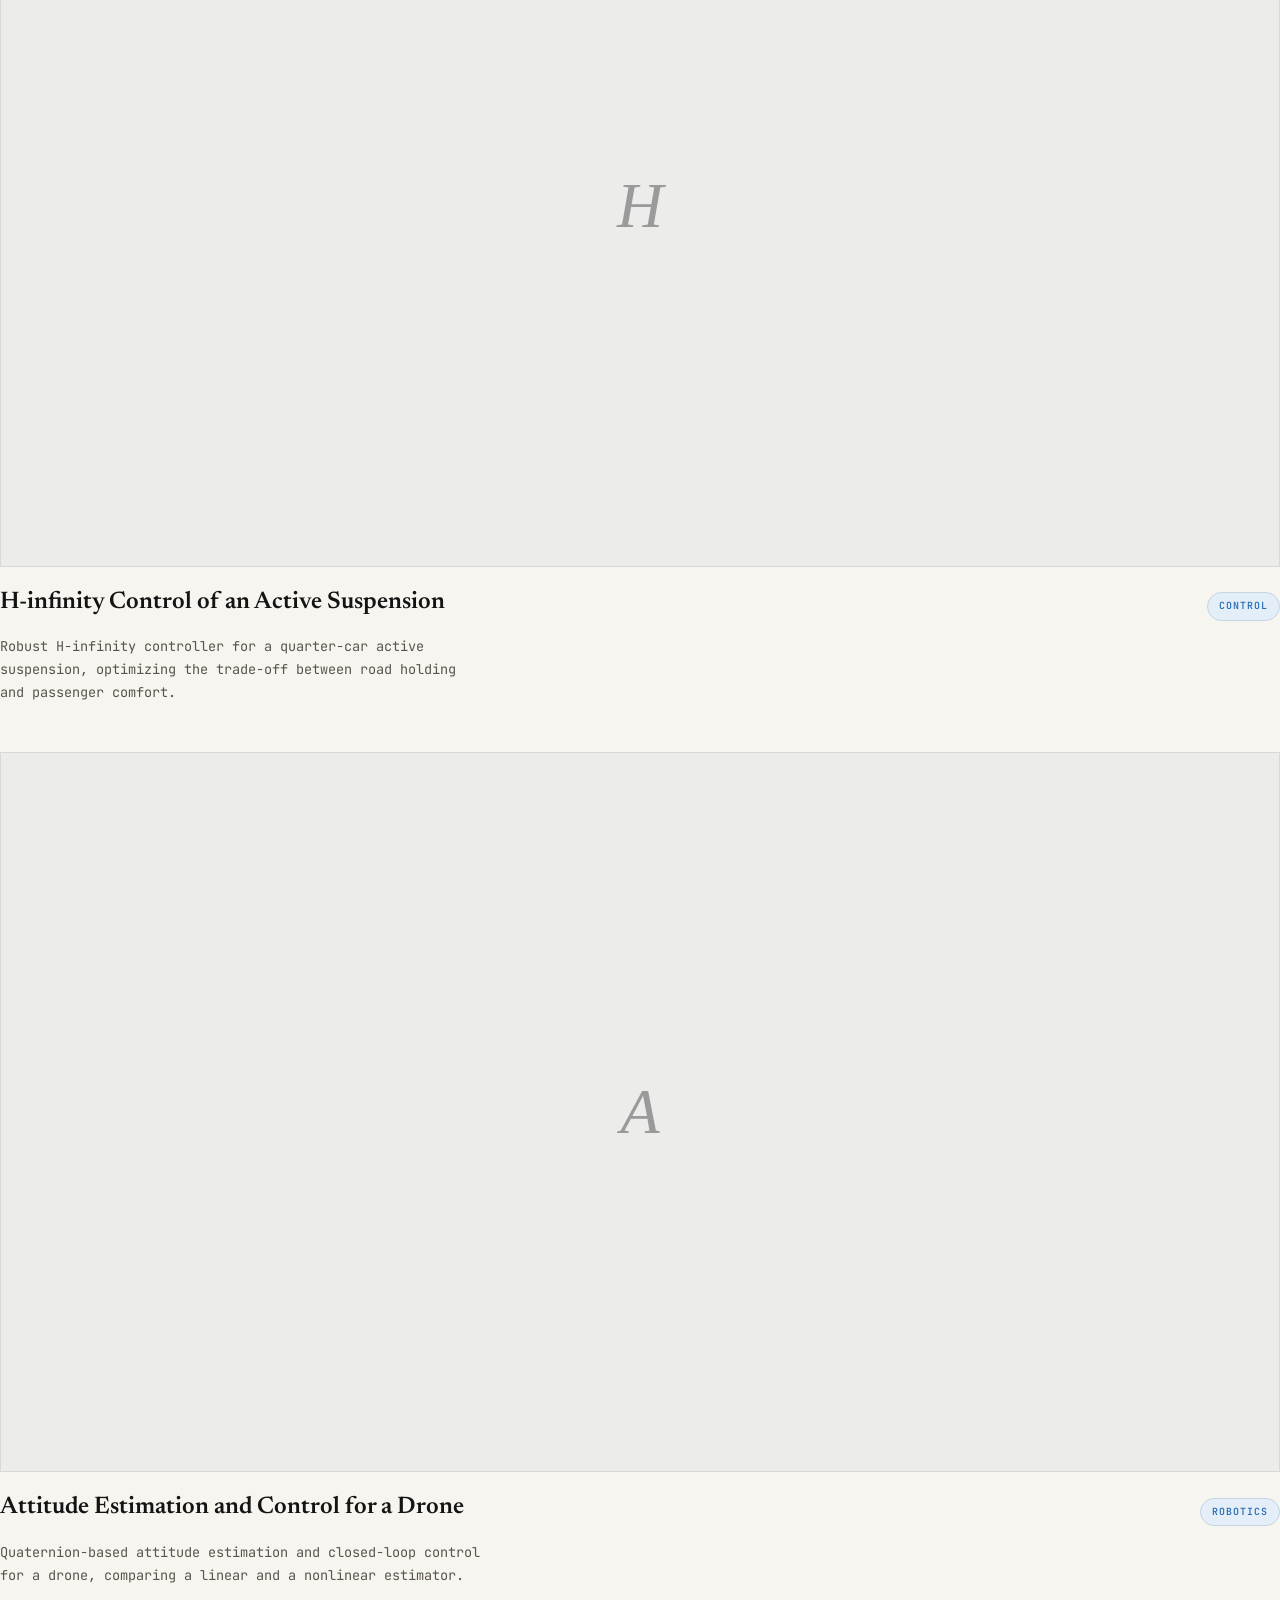
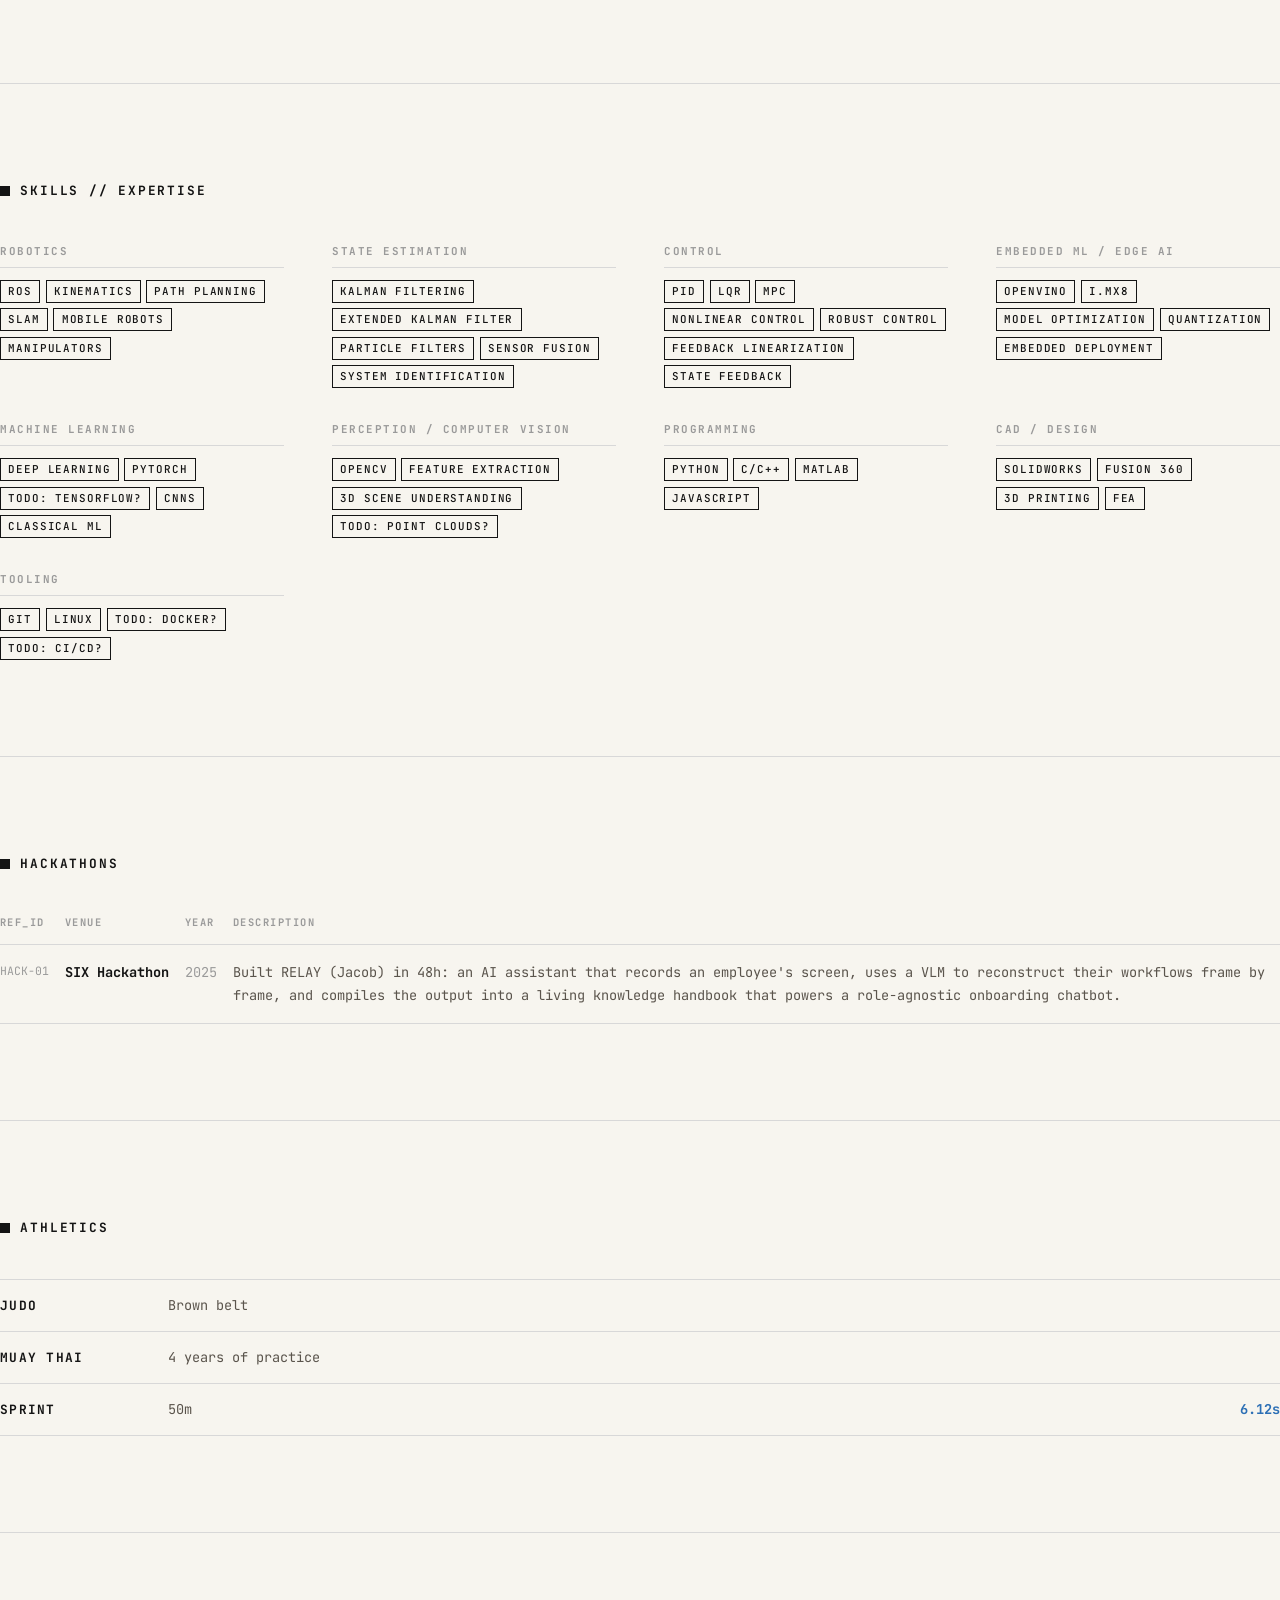
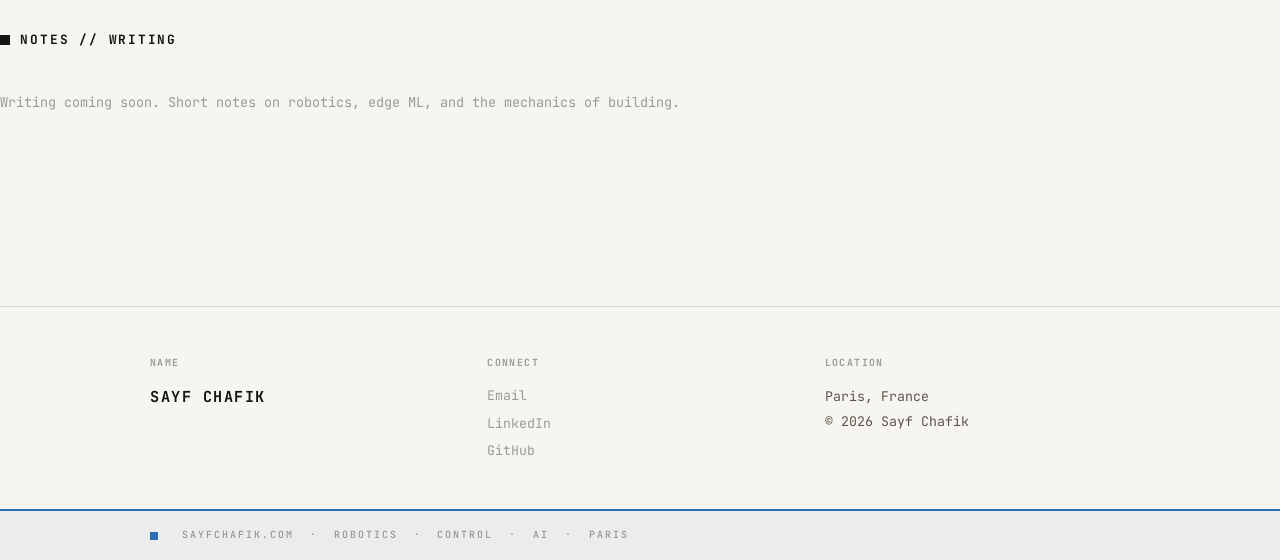
==== commit 02f7c7e5: "Redesign projects: stacked image cards linking to repos Replace horizontal carousel with a vertical " ====
--- a/index.html
+++ b/index.html
@@ -180,14 +180,8 @@
           <span class="s-head-sq" aria-hidden="true"></span>
           <span class="s-head-label" id="projects-heading">Projects</span>
         </div>
-        <div class="projects-controls" aria-label="Scroll projects">
-          <button class="scroll-btn" id="proj-prev" aria-label="Scroll left">&#8249;</button>
-          <button class="scroll-btn" id="proj-next" aria-label="Scroll right">&#8250;</button>
-        </div>
-        <div class="projects-scroll-wrap" id="projects-scroll-wrap" role="region" aria-label="Projects carousel" tabindex="0">
-          <div class="projects-scroll" id="projects-scroll">
-            <!-- Rendered by main.js from data/projects.json -->
-          </div>
+        <div class="projects-list" id="projects-list">
+          <!-- Rendered by main.js from data/projects.json -->
         </div>
       </div>
     </section>
--- a/style.css
+++ b/style.css
@@ -455,104 +455,102 @@
 
 
 /* ============================================================
-   PROJECTS (horizontal scroll)
-   ============================================================ */
-.projects-controls {
-  display: flex;
-  justify-content: flex-end;
-  gap: 0.5rem;
-  margin-bottom: 1rem;
-}
-
-.scroll-btn {
-  font-family: var(--mono);
-  font-size: 1rem;
-  line-height: 1;
-  color: var(--muted);
+   PROJECTS (stacked cards, clickable)
+   ============================================================ */
+.projects-list {
+  display: flex;
+  flex-direction: column;
+  gap: 3rem;
+}
+
+.project-card {
+  display: block;
+  text-decoration: none;
+  color: inherit;
+}
+
+.project-card-media {
+  position: relative;
+  width: 100%;
+  aspect-ratio: 16 / 9;
+  overflow: hidden;
   border: 1px solid var(--border);
-  width: 2rem;
-  height: 2rem;
+  background: var(--paper-header);
+  transition: border-color var(--transition);
+}
+.project-card-img {
+  width: 100%;
+  height: 100%;
+  object-fit: cover;
+  display: block;
+  transition: transform 300ms ease;
+}
+.project-card-media-fallback {
+  width: 100%;
+  height: 100%;
   display: flex;
   align-items: center;
   justify-content: center;
-  transition: color var(--transition), border-color var(--transition);
-}
-.scroll-btn:hover { color: var(--ink); border-color: var(--ink); }
-
-.projects-scroll-wrap {
-  overflow-x: auto;
-  scrollbar-width: thin;
-  scrollbar-color: var(--border) transparent;
-  padding-bottom: 0.75rem;
-}
-.projects-scroll-wrap::-webkit-scrollbar { height: 3px; }
-.projects-scroll-wrap::-webkit-scrollbar-thumb { background: var(--border); }
-
-.projects-scroll {
-  display: flex;
-  gap: 0;
-  width: max-content;
-}
-
-.project-card {
-  width: 300px;
+  font-family: var(--serif);
+  font-size: 4rem;
+  font-style: italic;
+  color: var(--muted);
+}
+a.project-card:hover .project-card-media { border-color: var(--ink); }
+a.project-card:hover .project-card-img { transform: scale(1.03); }
+
+.project-card-body {
+  padding-top: 1.25rem;
+}
+
+.project-card-head {
+  display: flex;
+  align-items: flex-start;
+  justify-content: space-between;
+  gap: 1rem;
+}
+
+.project-card-title {
+  display: inline-flex;
+  align-items: center;
+  gap: 0.55rem;
+  font-family: var(--serif);
+  font-size: 1.5rem;
+  font-weight: 600;
+  line-height: 1.25;
+  color: var(--ink);
+}
+.project-card-linkicon {
   flex-shrink: 0;
-  border: 1px solid var(--border);
-  border-right: none;
-  padding: 1.75rem 1.5rem;
-  display: flex;
-  flex-direction: column;
-  gap: 0.75rem;
-}
-.project-card:last-child { border-right: 1px solid var(--border); }
-.project-card:hover { border-color: var(--ink); }
-
-.project-card-year {
-  font-family: var(--mono);
-  font-size: 0.68rem;
-  text-transform: uppercase;
+  color: var(--muted);
+  transition: color var(--transition);
+}
+a.project-card:hover .project-card-linkicon { color: var(--accent); }
+
+.project-card-badge {
+  flex-shrink: 0;
+  font-family: var(--mono);
+  font-size: 0.62rem;
+  font-weight: 600;
   letter-spacing: 0.1em;
-  color: var(--muted);
-}
-
-.project-card-title {
-  font-family: var(--mono);
-  font-size: 0.9rem;
-  font-weight: 700;
-  letter-spacing: 0.05em;
-  text-transform: uppercase;
-  color: var(--ink);
-  line-height: 1.35;
+  text-transform: uppercase;
+  color: var(--accent);
+  background: var(--badge-bg);
+  border: 1px solid var(--border-blue);
+  padding: 0.3rem 0.7rem;
+  border-radius: 999px;
+  white-space: nowrap;
+  margin-top: 0.35rem;
 }
 
 .project-card-summary {
   font-family: var(--mono);
-  font-size: 0.83rem;
+  font-size: 0.85rem;
   color: var(--ink-body);
-  line-height: 1.65;
-  flex: 1;
-}
-
-.project-card-divider { height: 1px; background: var(--border); }
-
-.project-card-stack { display: flex; flex-wrap: wrap; gap: 0.3rem; }
-
-.project-card-links {
-  display: flex;
-  gap: 1rem;
-  padding-top: 0.25rem;
-}
-.project-card-link {
-  font-family: var(--mono);
-  font-size: 0.68rem;
-  letter-spacing: 0.08em;
-  text-transform: uppercase;
-  color: var(--muted);
-  transition: color var(--transition);
-}
-.project-card-link::before { content: '['; margin-right: 0.1em; }
-.project-card-link::after  { content: ']'; margin-left:  0.1em; }
-.project-card-link:hover { color: var(--accent); }
+  line-height: 1.7;
+  margin-top: 0.9rem;
+  max-width: 60ch;
+}
 
 
 /* ============================================================
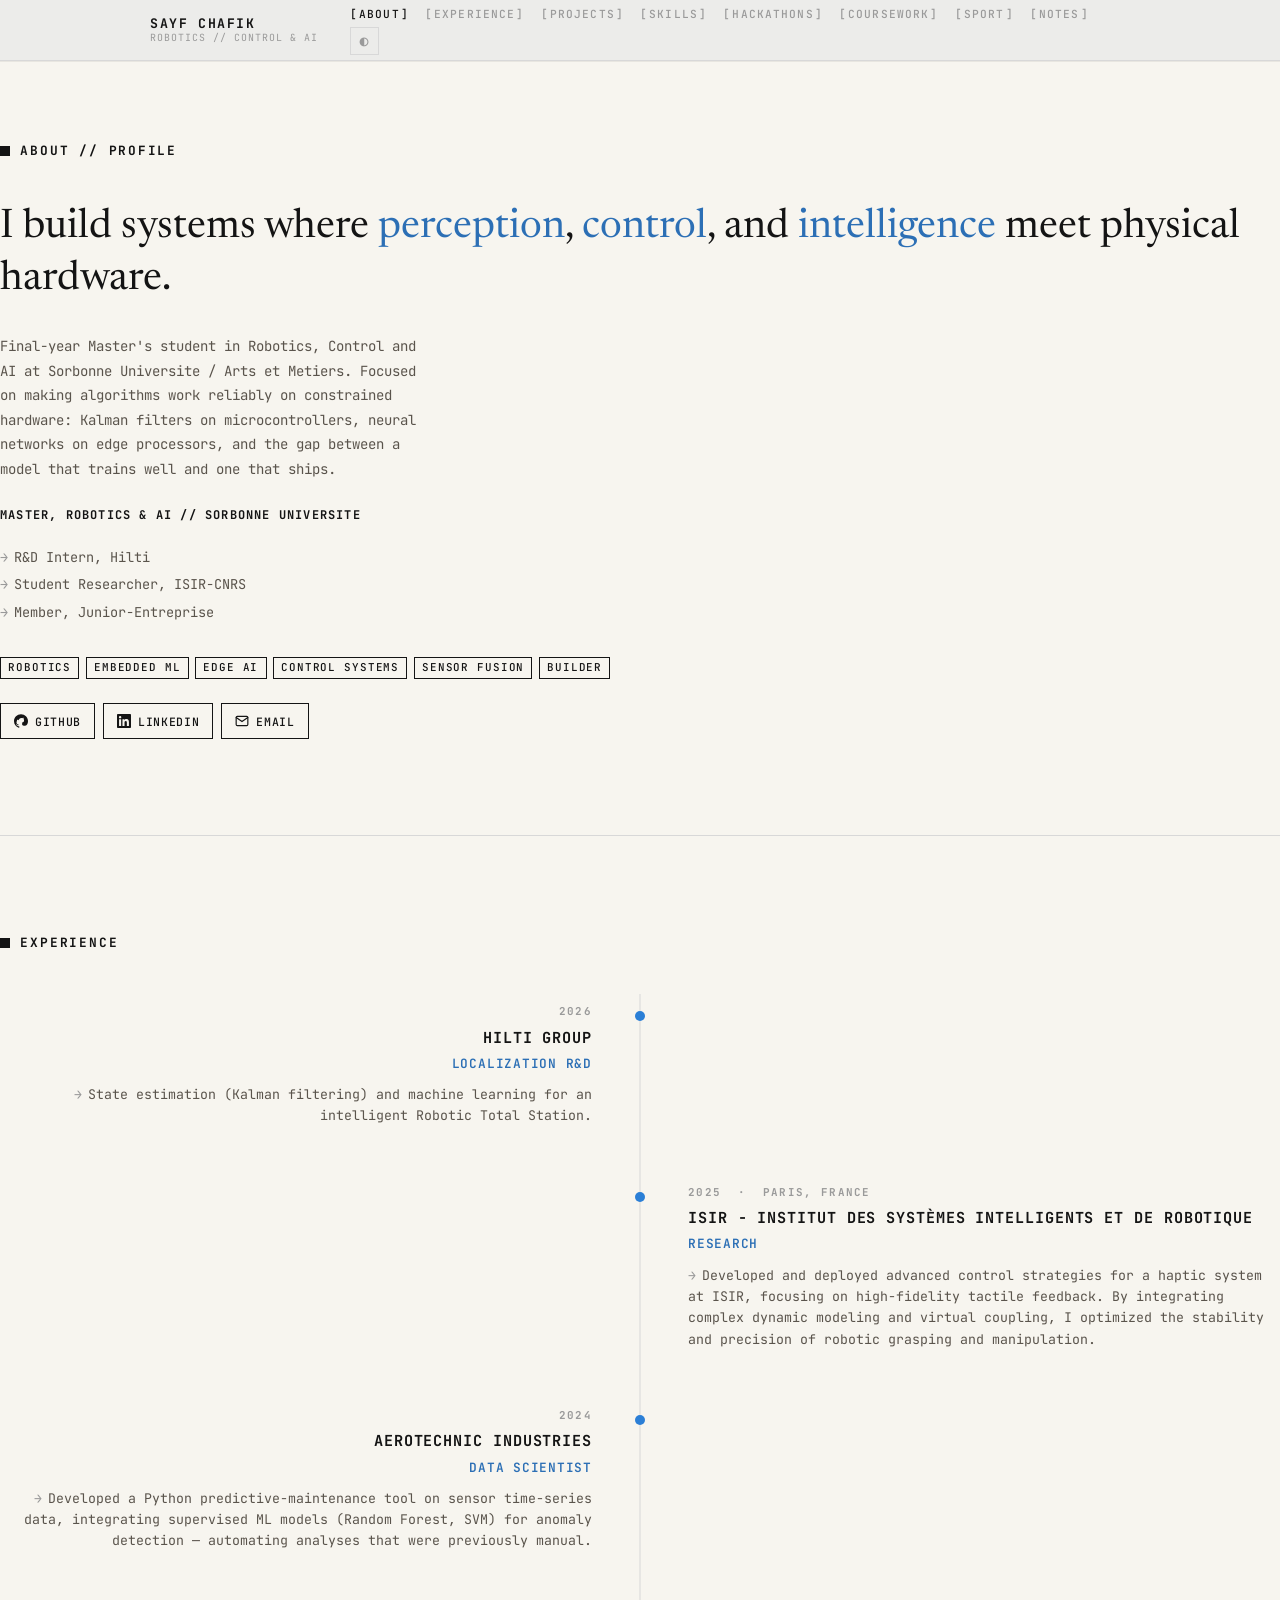
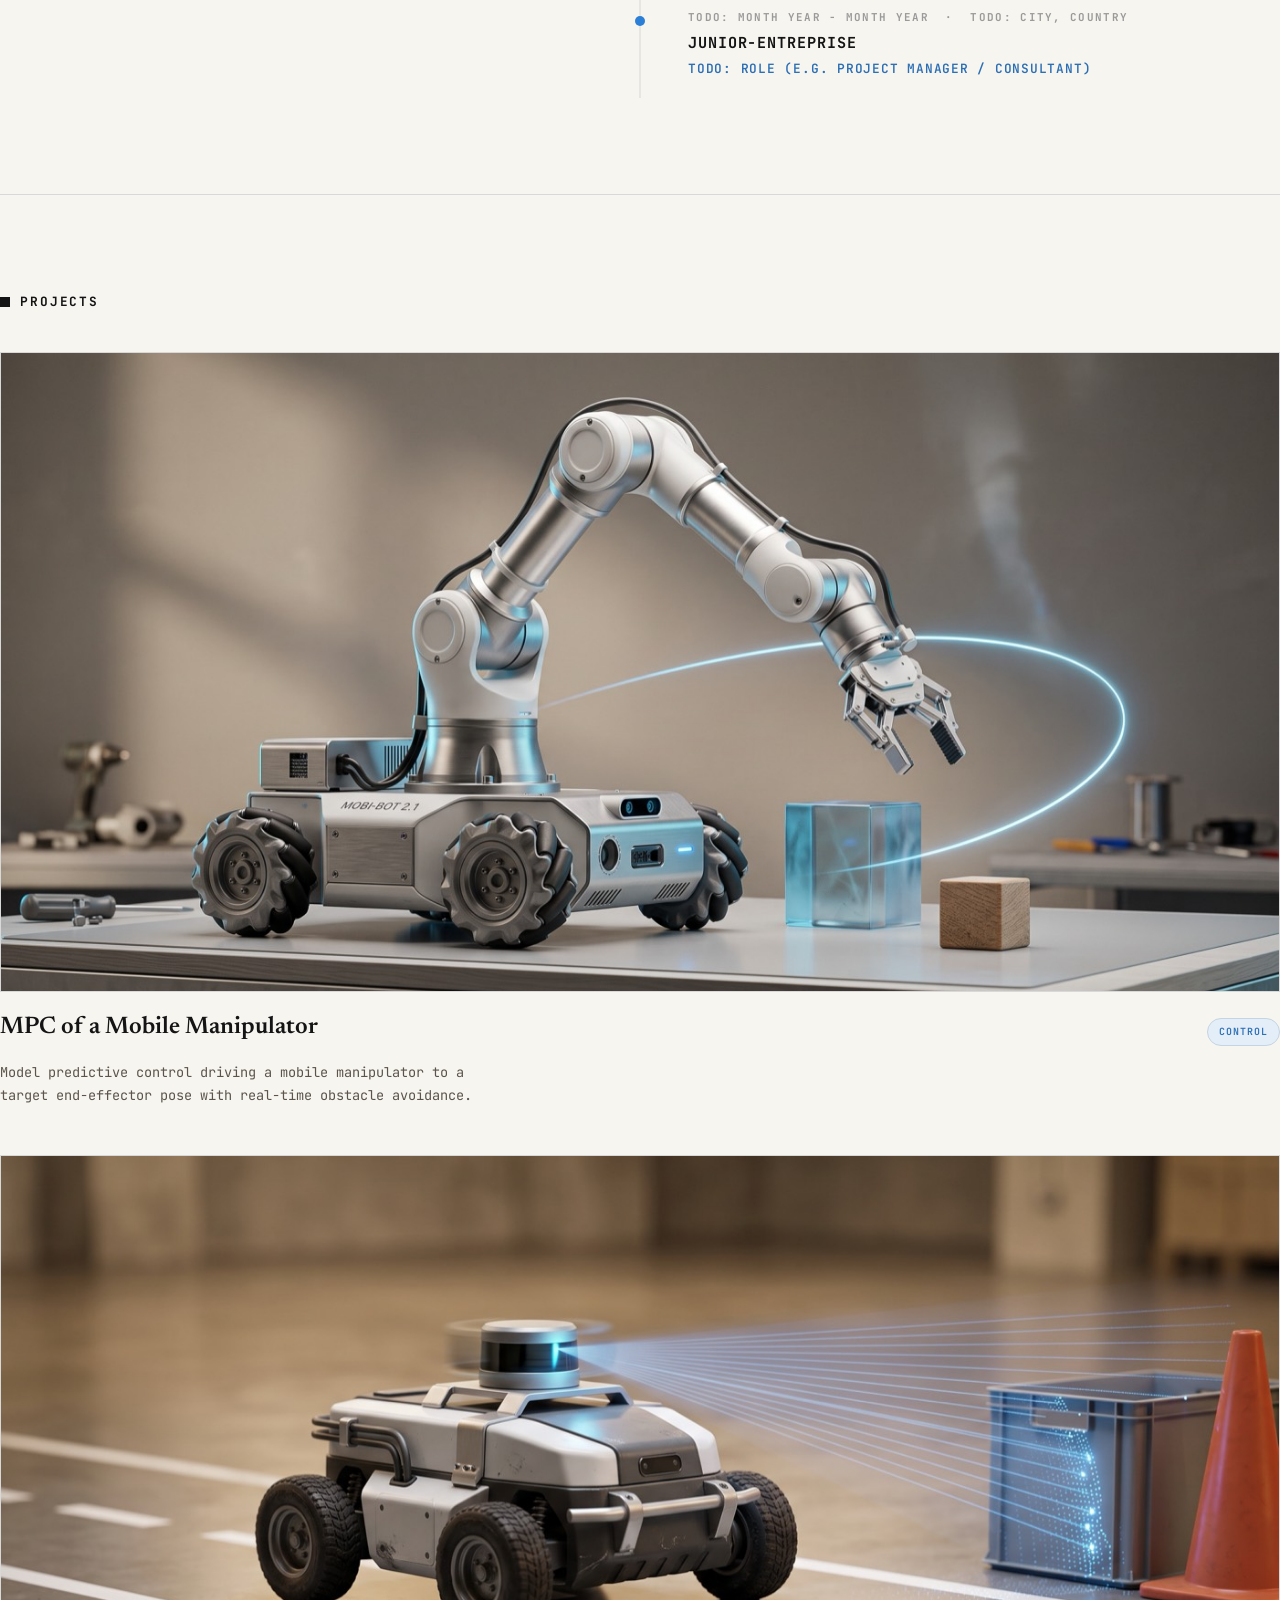
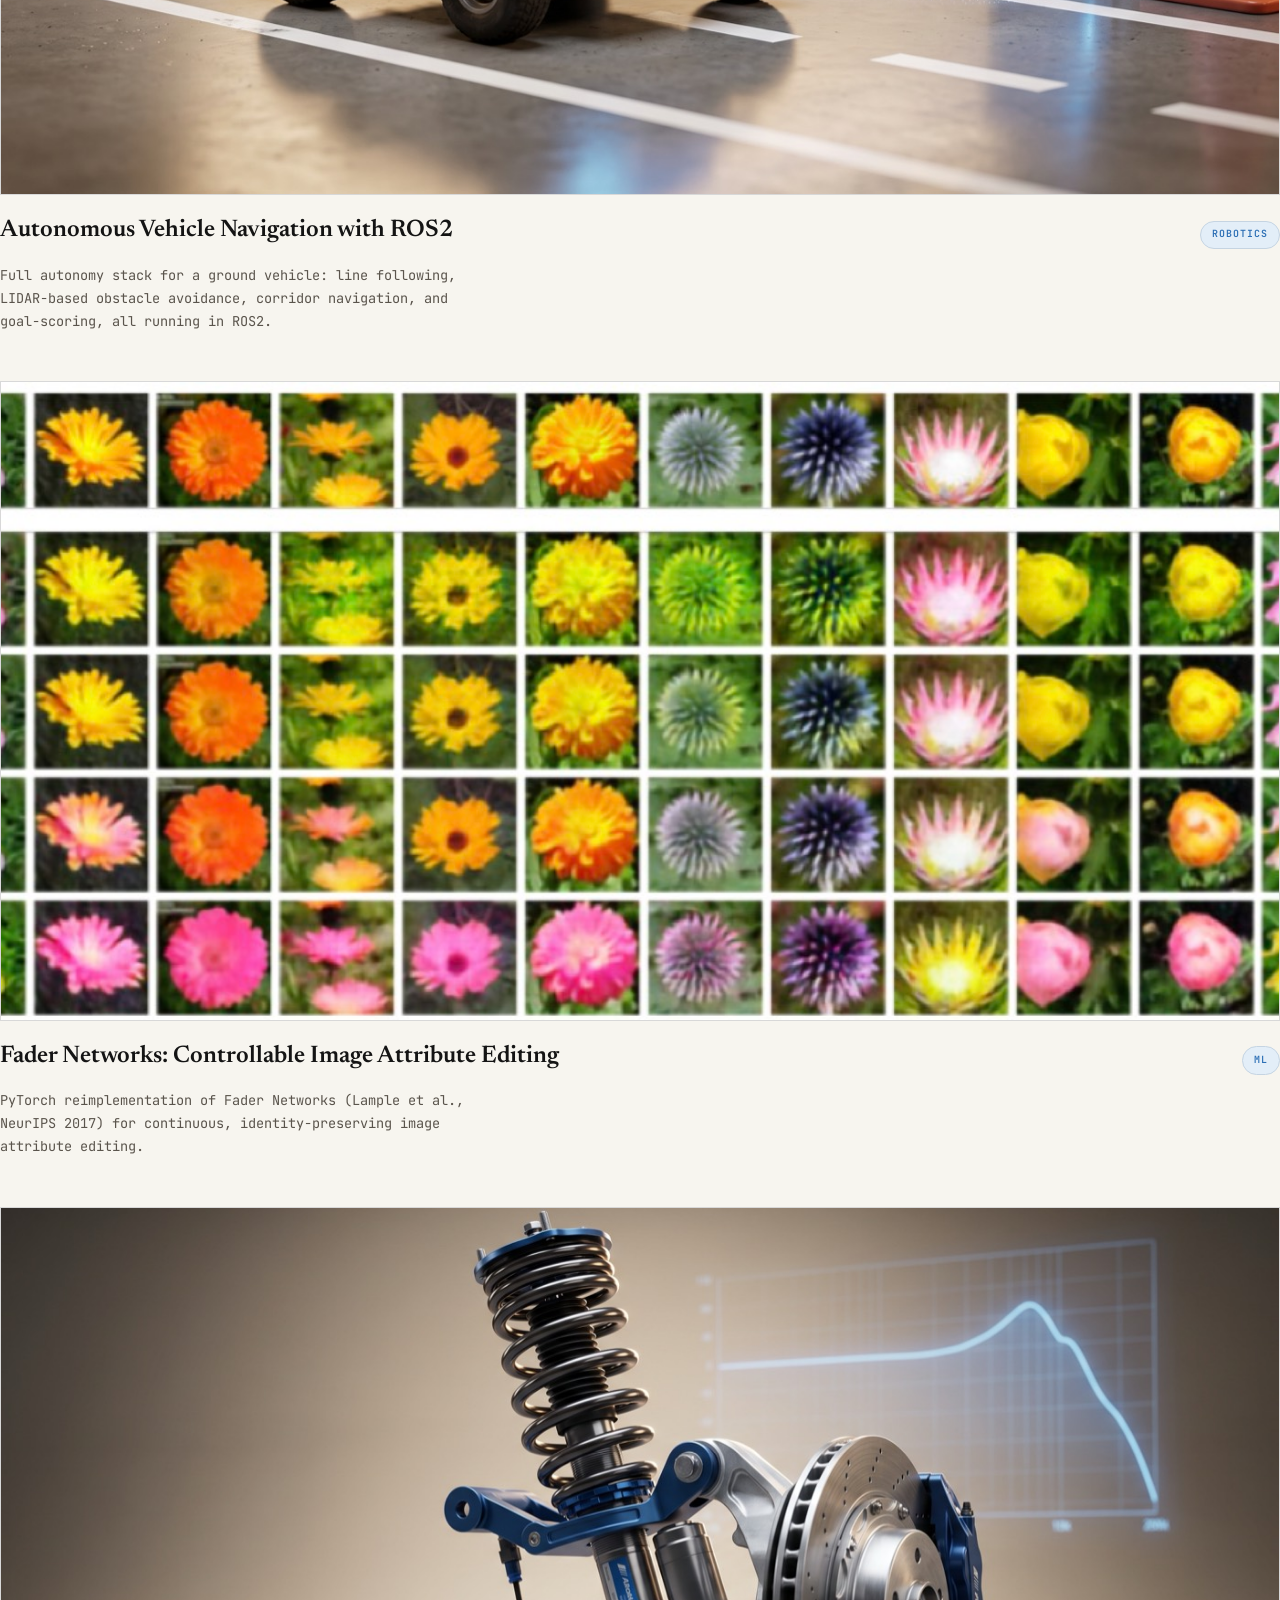
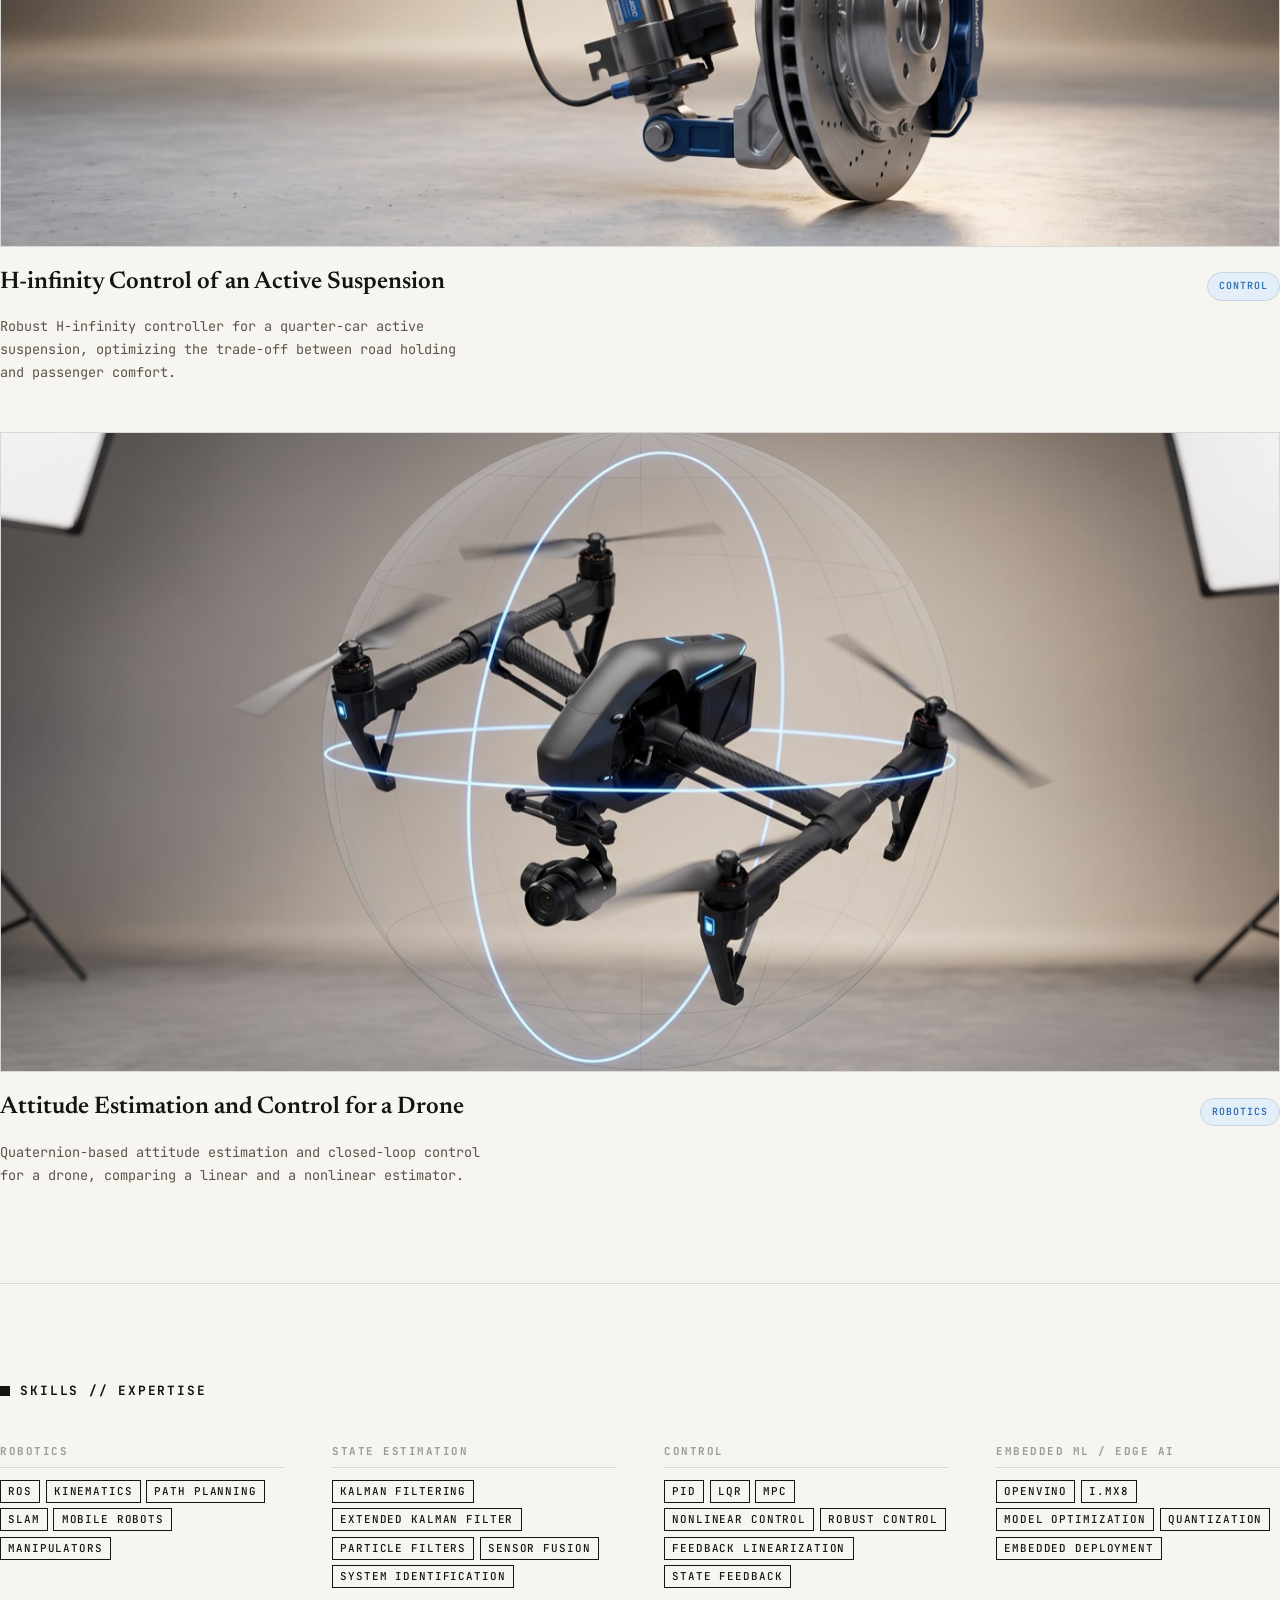
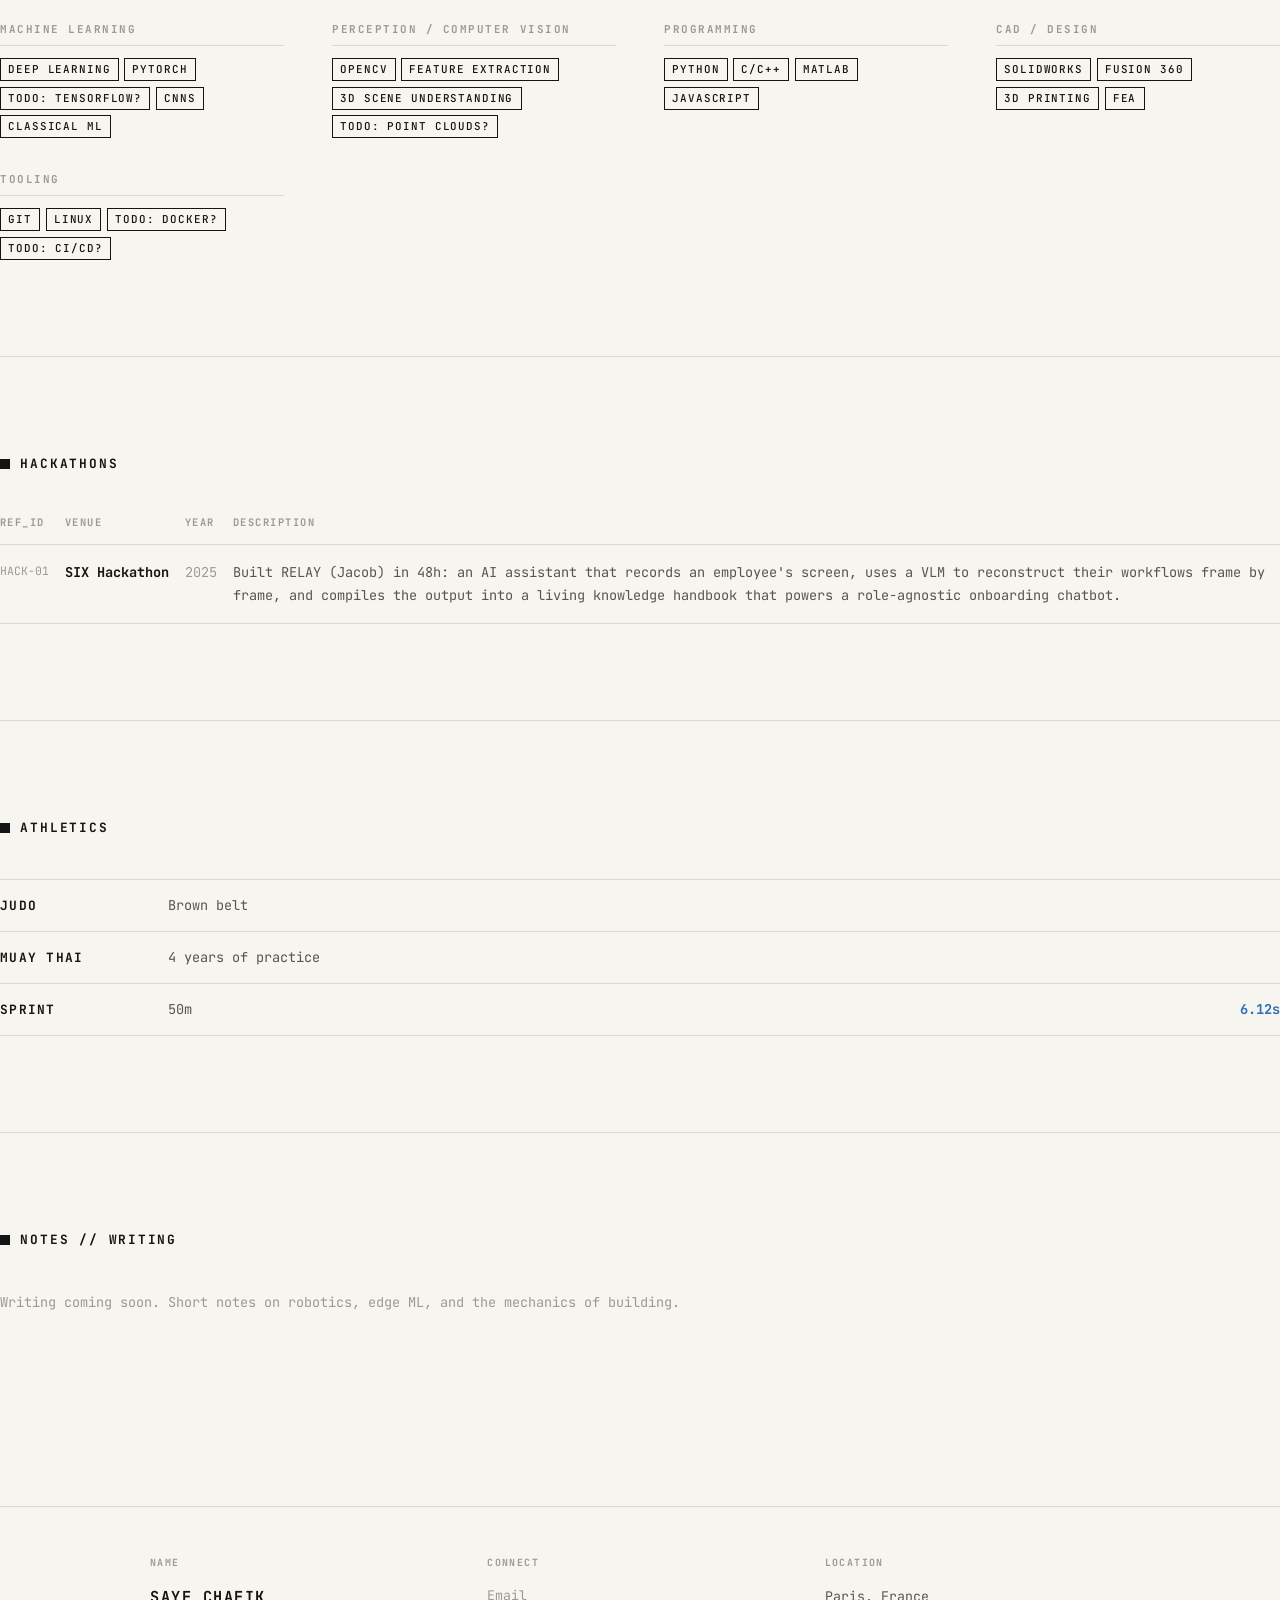
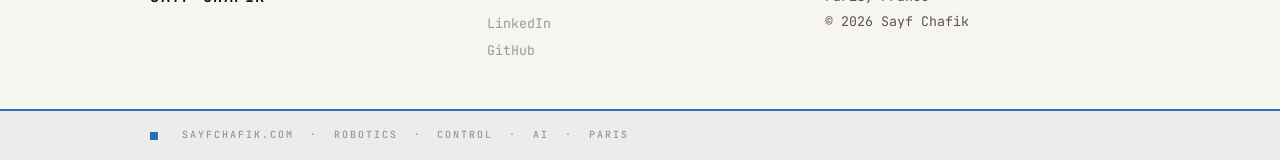
==== commit d62dc6fc: "Hide hero photo; use 2:1 project cards with compressed images - Remove profile photo from hero (kept" ====
--- a/index.html
+++ b/index.html
@@ -134,20 +134,6 @@
               </a>
             </nav>
           </div>
-
-          <div class="hero-avatar-wrap">
-            <img
-              src="assets/profile.jpg"
-              alt="Portrait of Sayf Chafik"
-              id="hero-img"
-              class="hero-avatar-img"
-              width="180"
-              height="180"
-              loading="eager"
-              onerror="this.style.display='none';document.getElementById('portrait-fallback').style.display='flex';"
-            />
-            <div class="hero-portrait-fallback" id="portrait-fallback">SC</div>
-          </div>
         </div>
 
       </div>
--- a/style.css
+++ b/style.css
@@ -275,7 +275,7 @@
    ============================================================ */
 .hero-grid {
   display: grid;
-  grid-template-columns: 1fr 180px;
+  grid-template-columns: 1fr;
   gap: 4rem;
   align-items: start;
 }
@@ -472,7 +472,7 @@
 .project-card-media {
   position: relative;
   width: 100%;
-  aspect-ratio: 16 / 9;
+  aspect-ratio: 2 / 1;
   overflow: hidden;
   border: 1px solid var(--border);
   background: var(--paper-header);
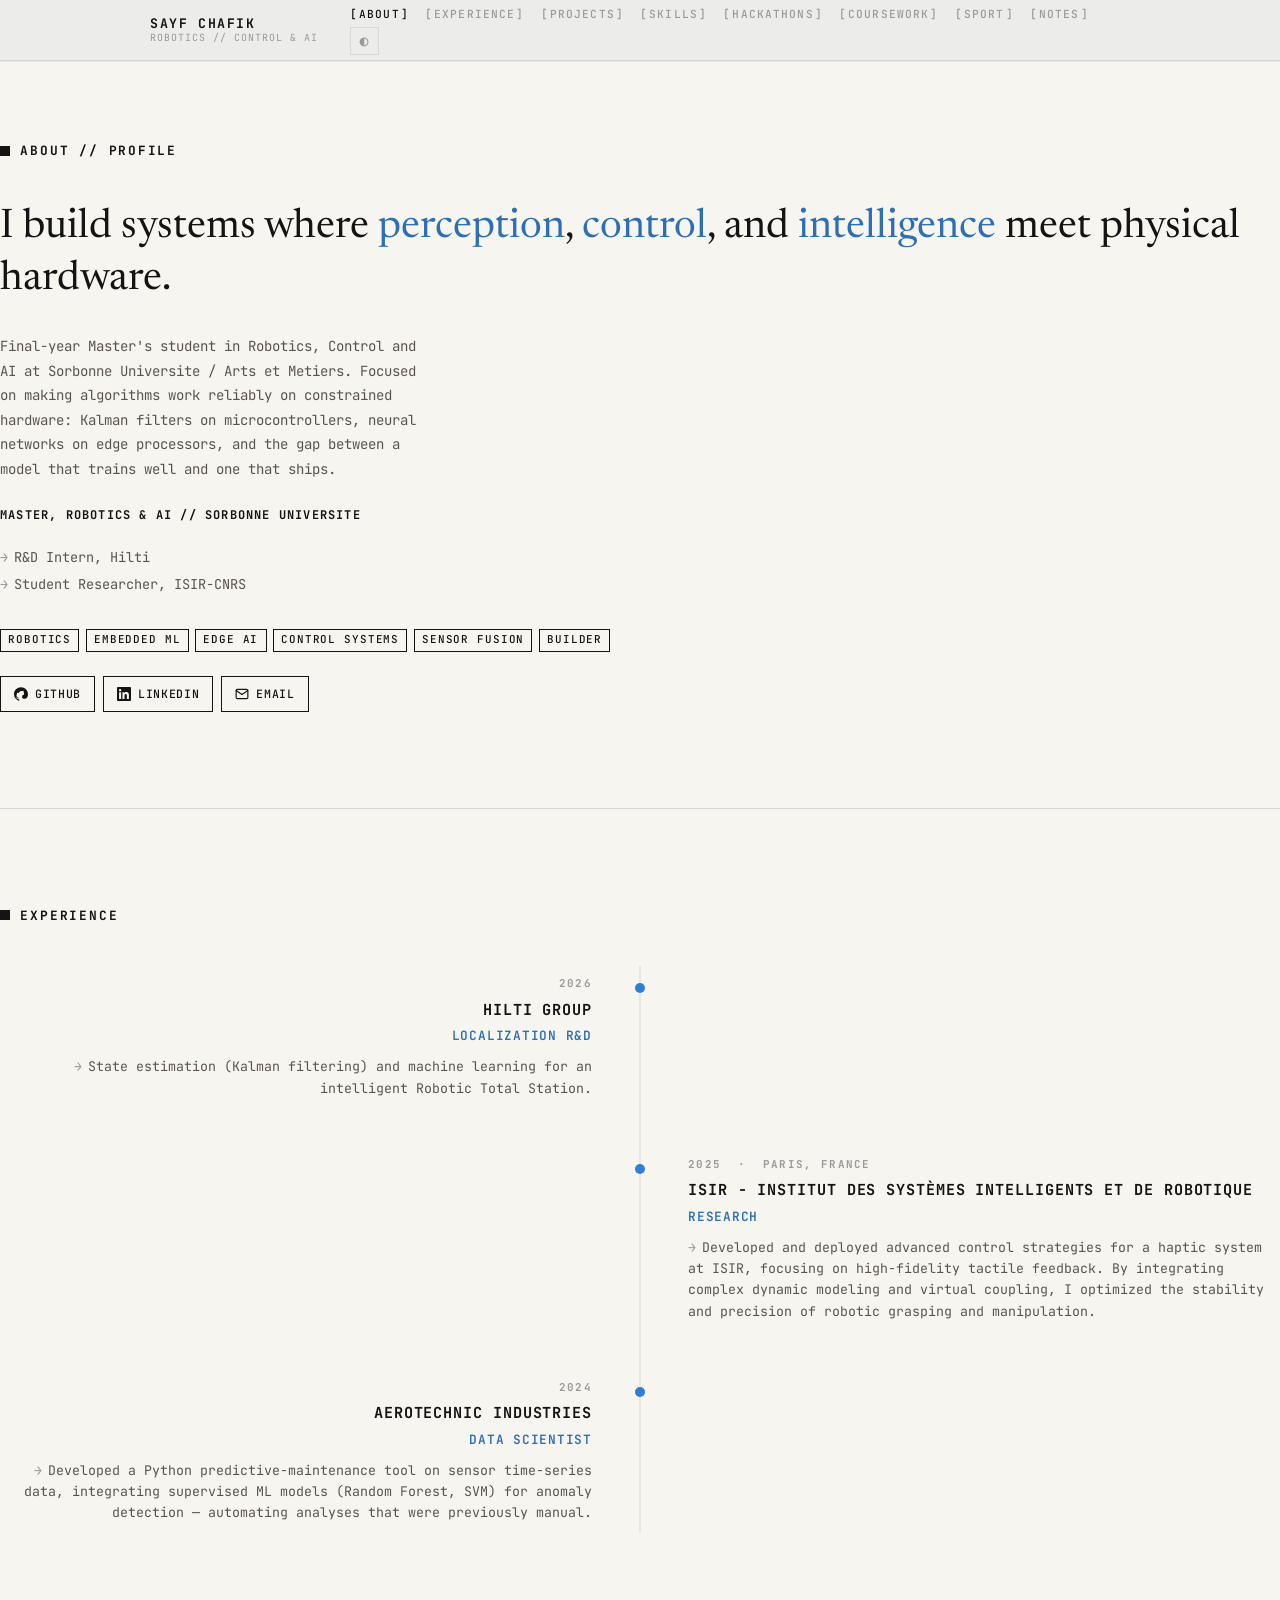
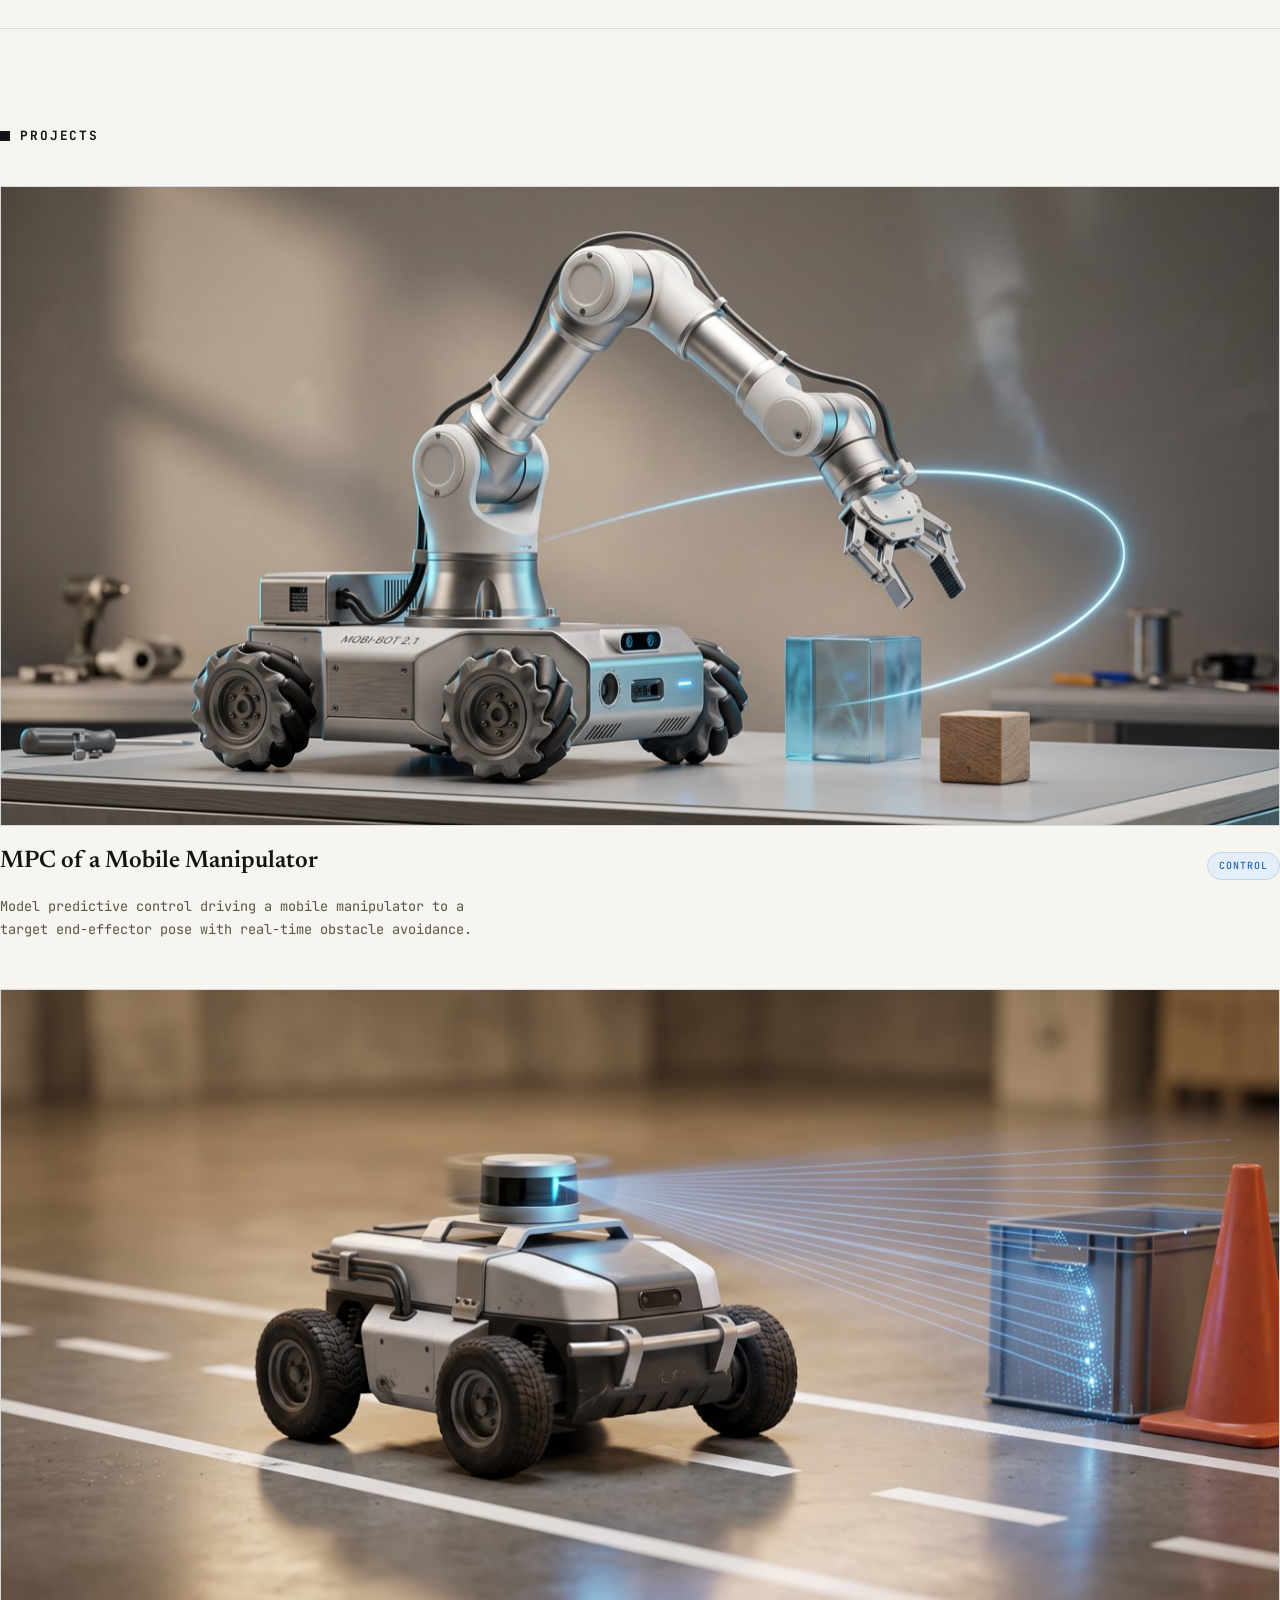
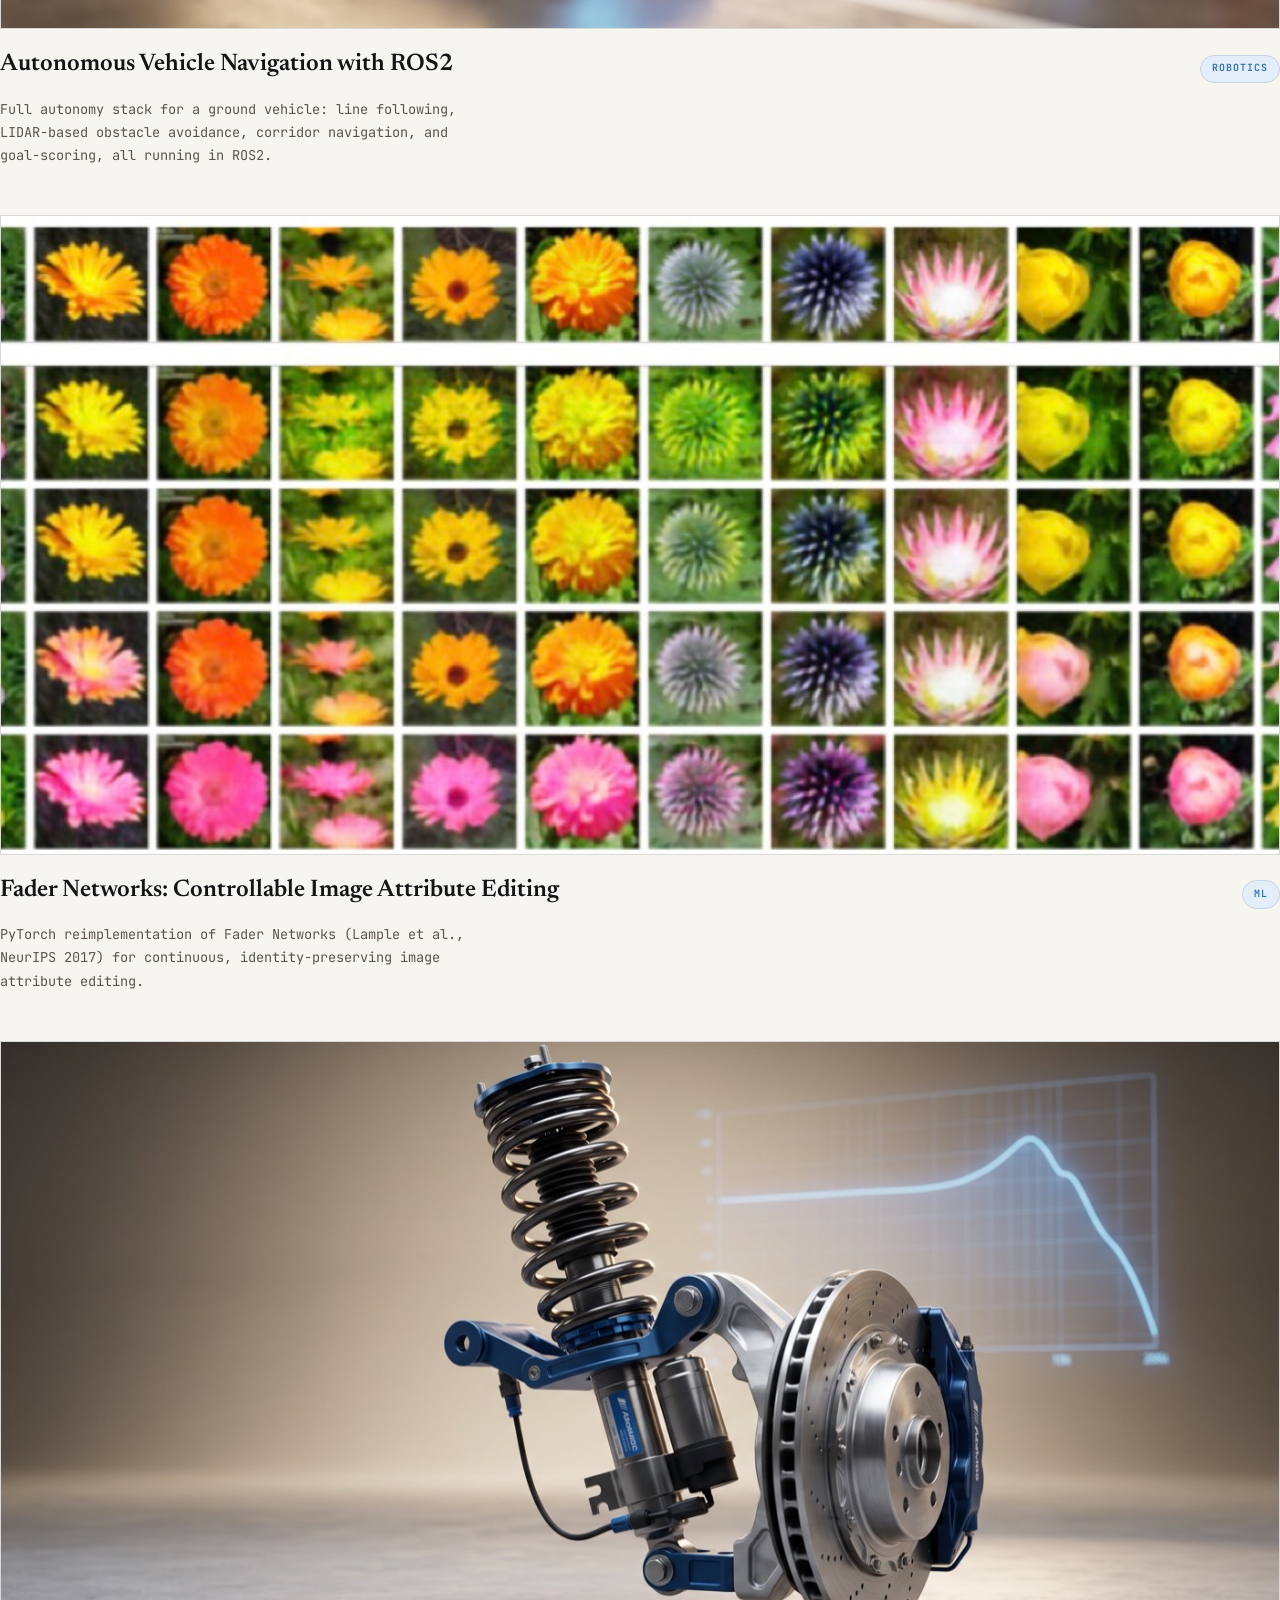
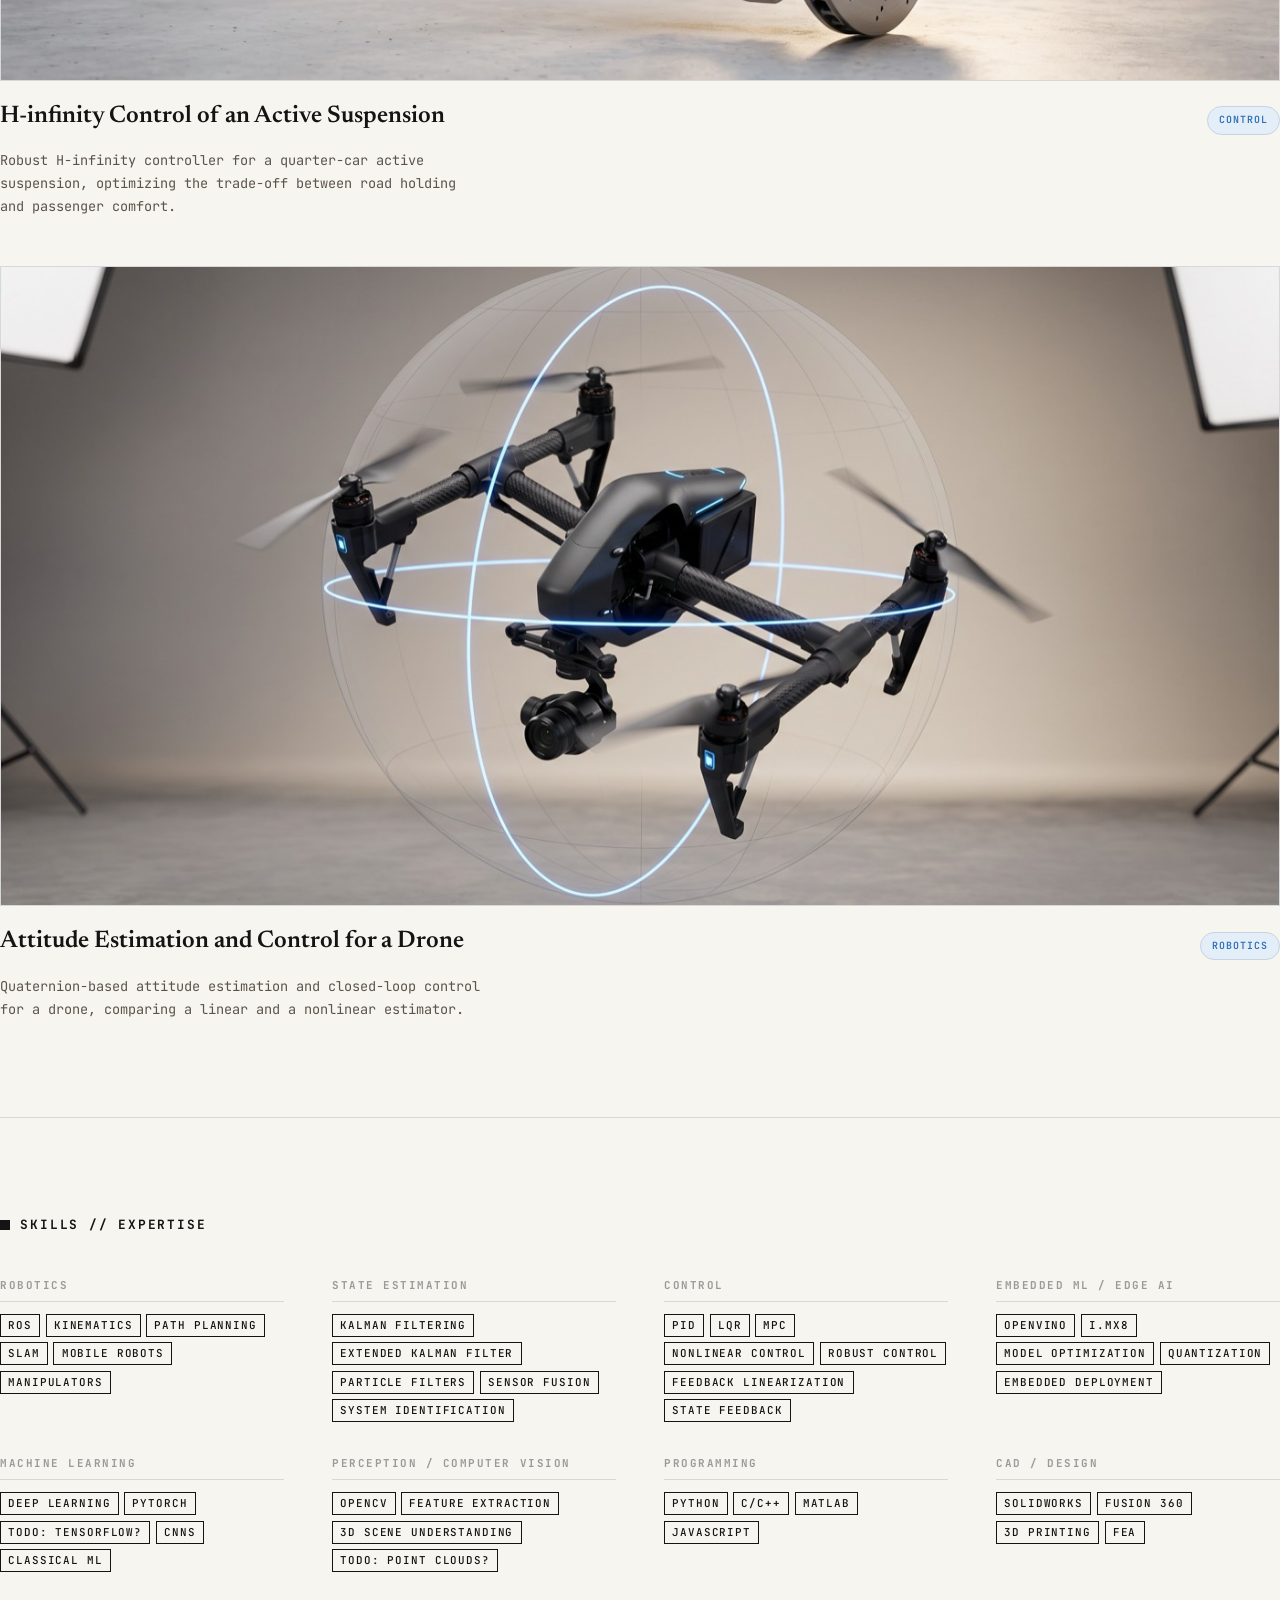
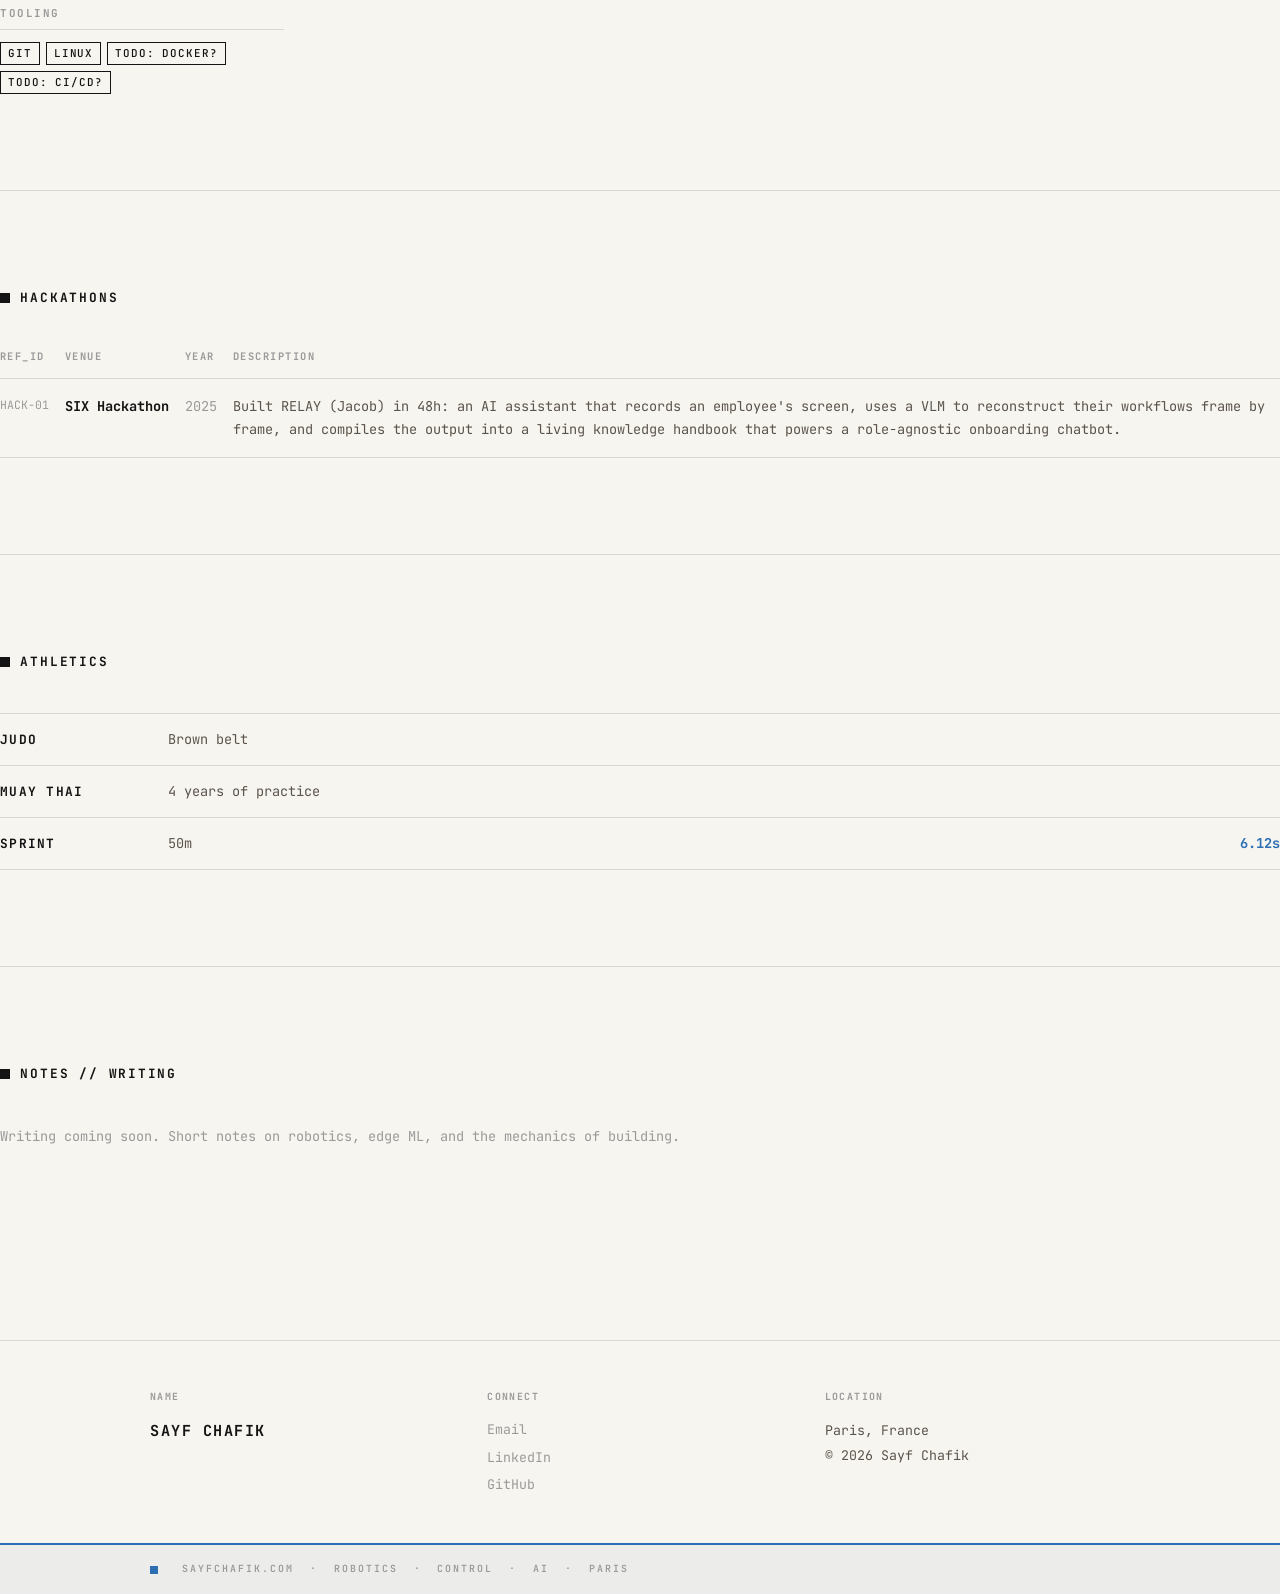
==== commit 0eda5bce: "Remove Junior-Entreprise from experience and hero affiliations" ====
--- a/index.html
+++ b/index.html
@@ -102,7 +102,6 @@
             <ul class="hero-affiliations" aria-label="Affiliations">
               <li class="hero-affiliation-item"><span class="arrow" aria-hidden="true">→</span>R&amp;D Intern, Hilti</li>
               <li class="hero-affiliation-item"><span class="arrow" aria-hidden="true">→</span>Student Researcher, ISIR-CNRS</li>
-              <li class="hero-affiliation-item"><span class="arrow" aria-hidden="true">→</span>Member, Junior-Entreprise</li>
             </ul>
             <div class="hero-chips" aria-label="Key areas">
               <span class="chip">Robotics</span>
